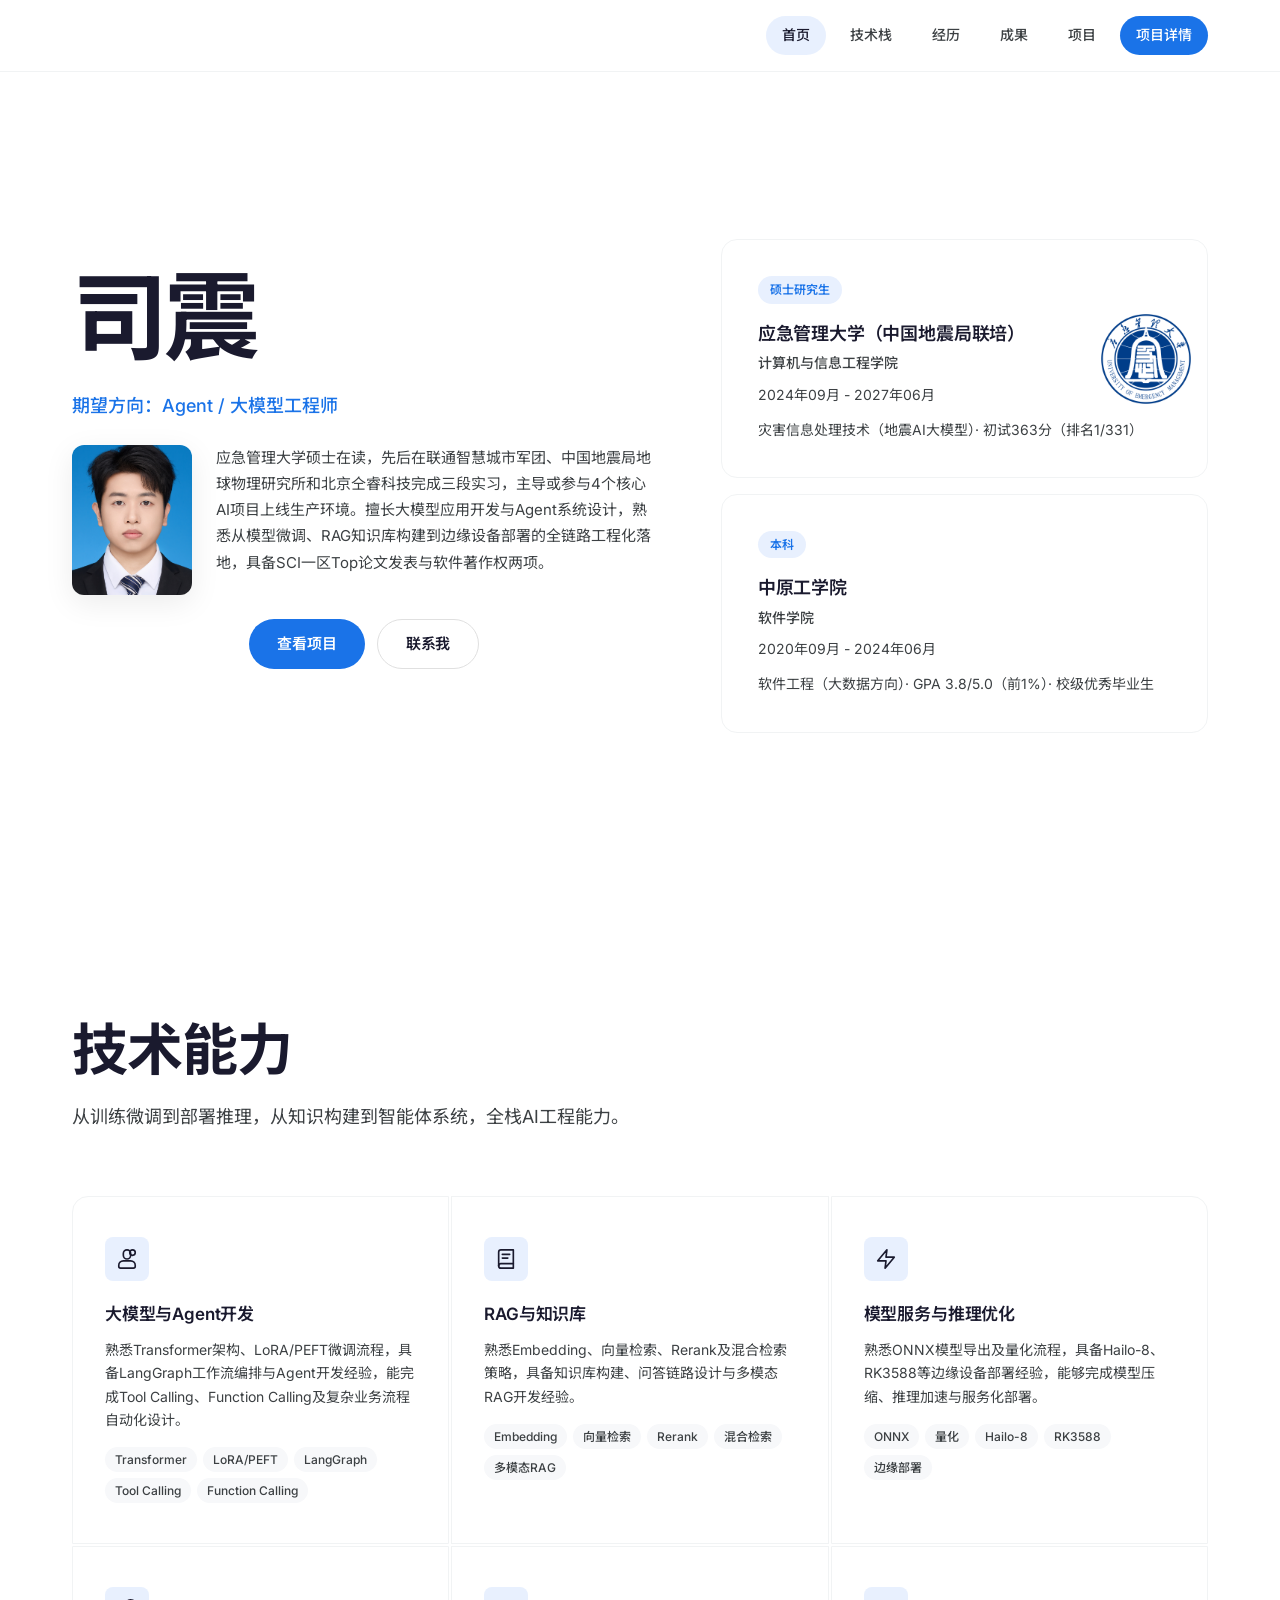
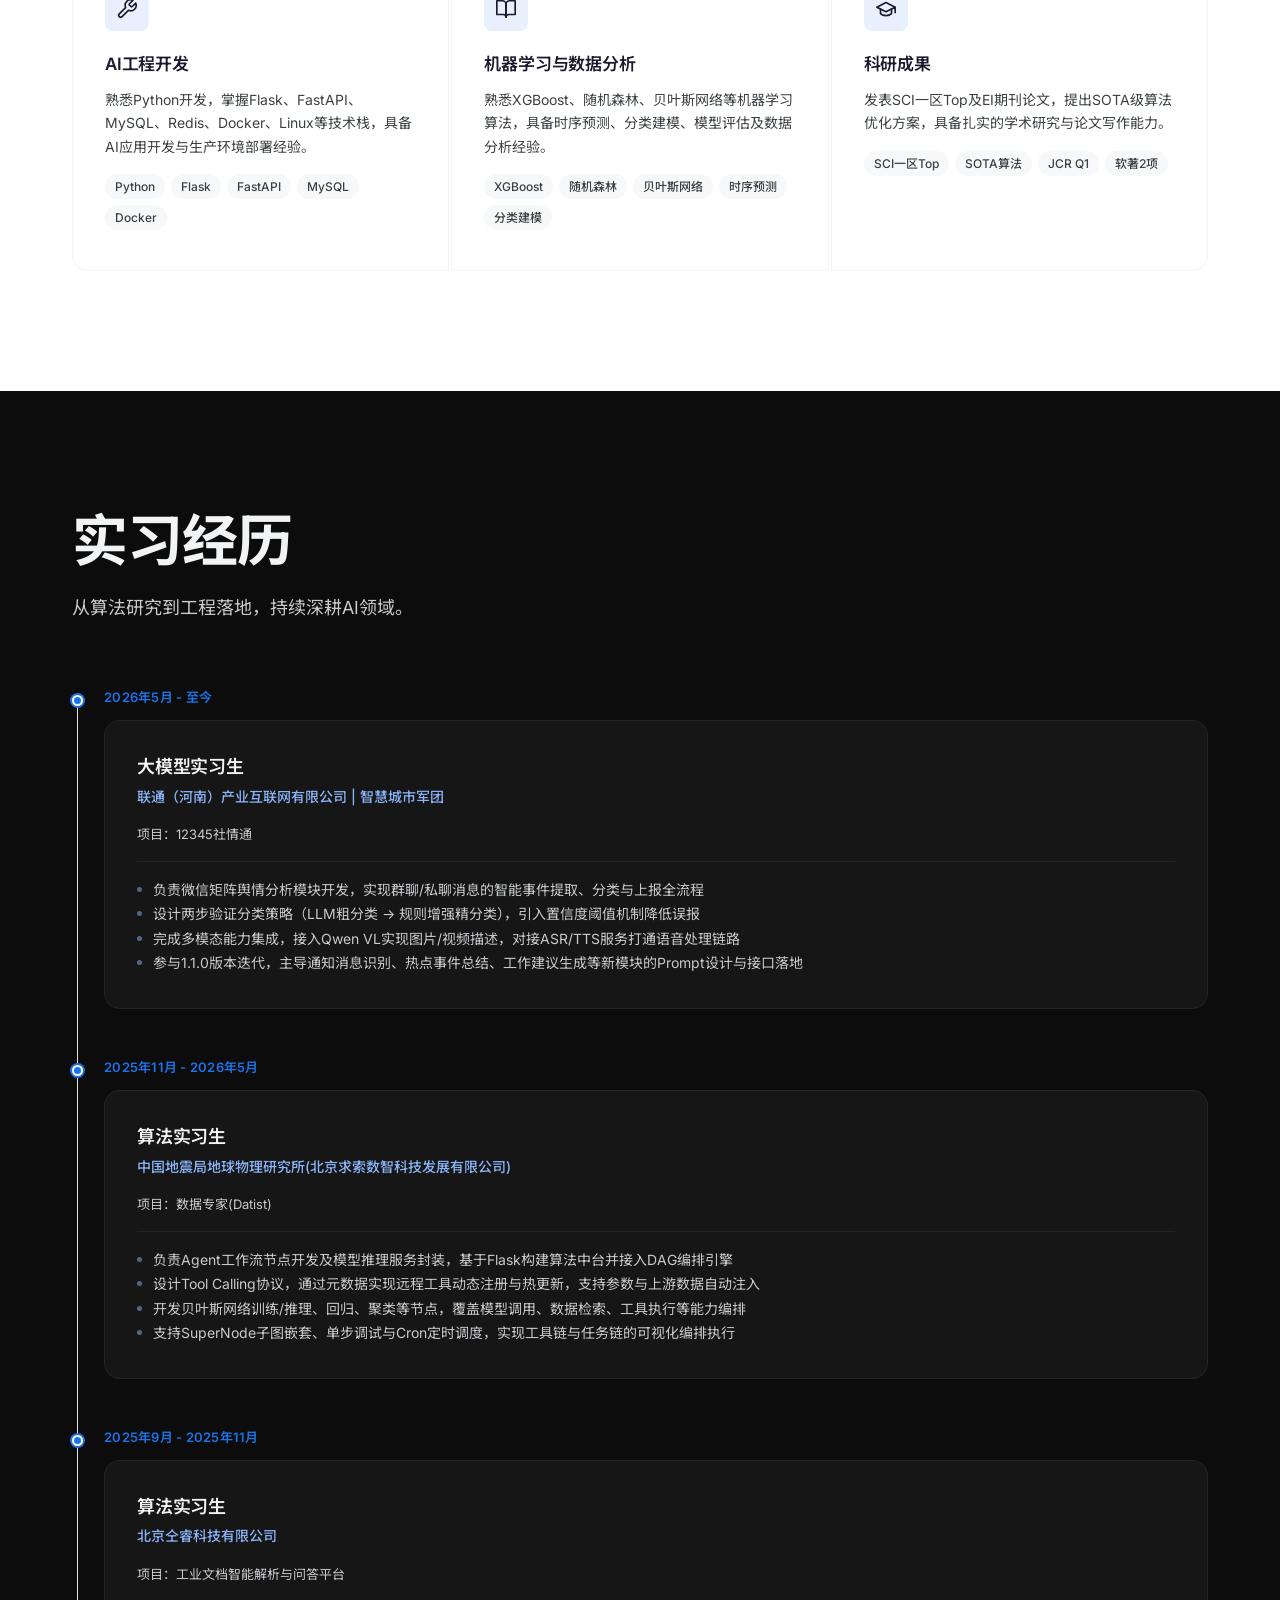
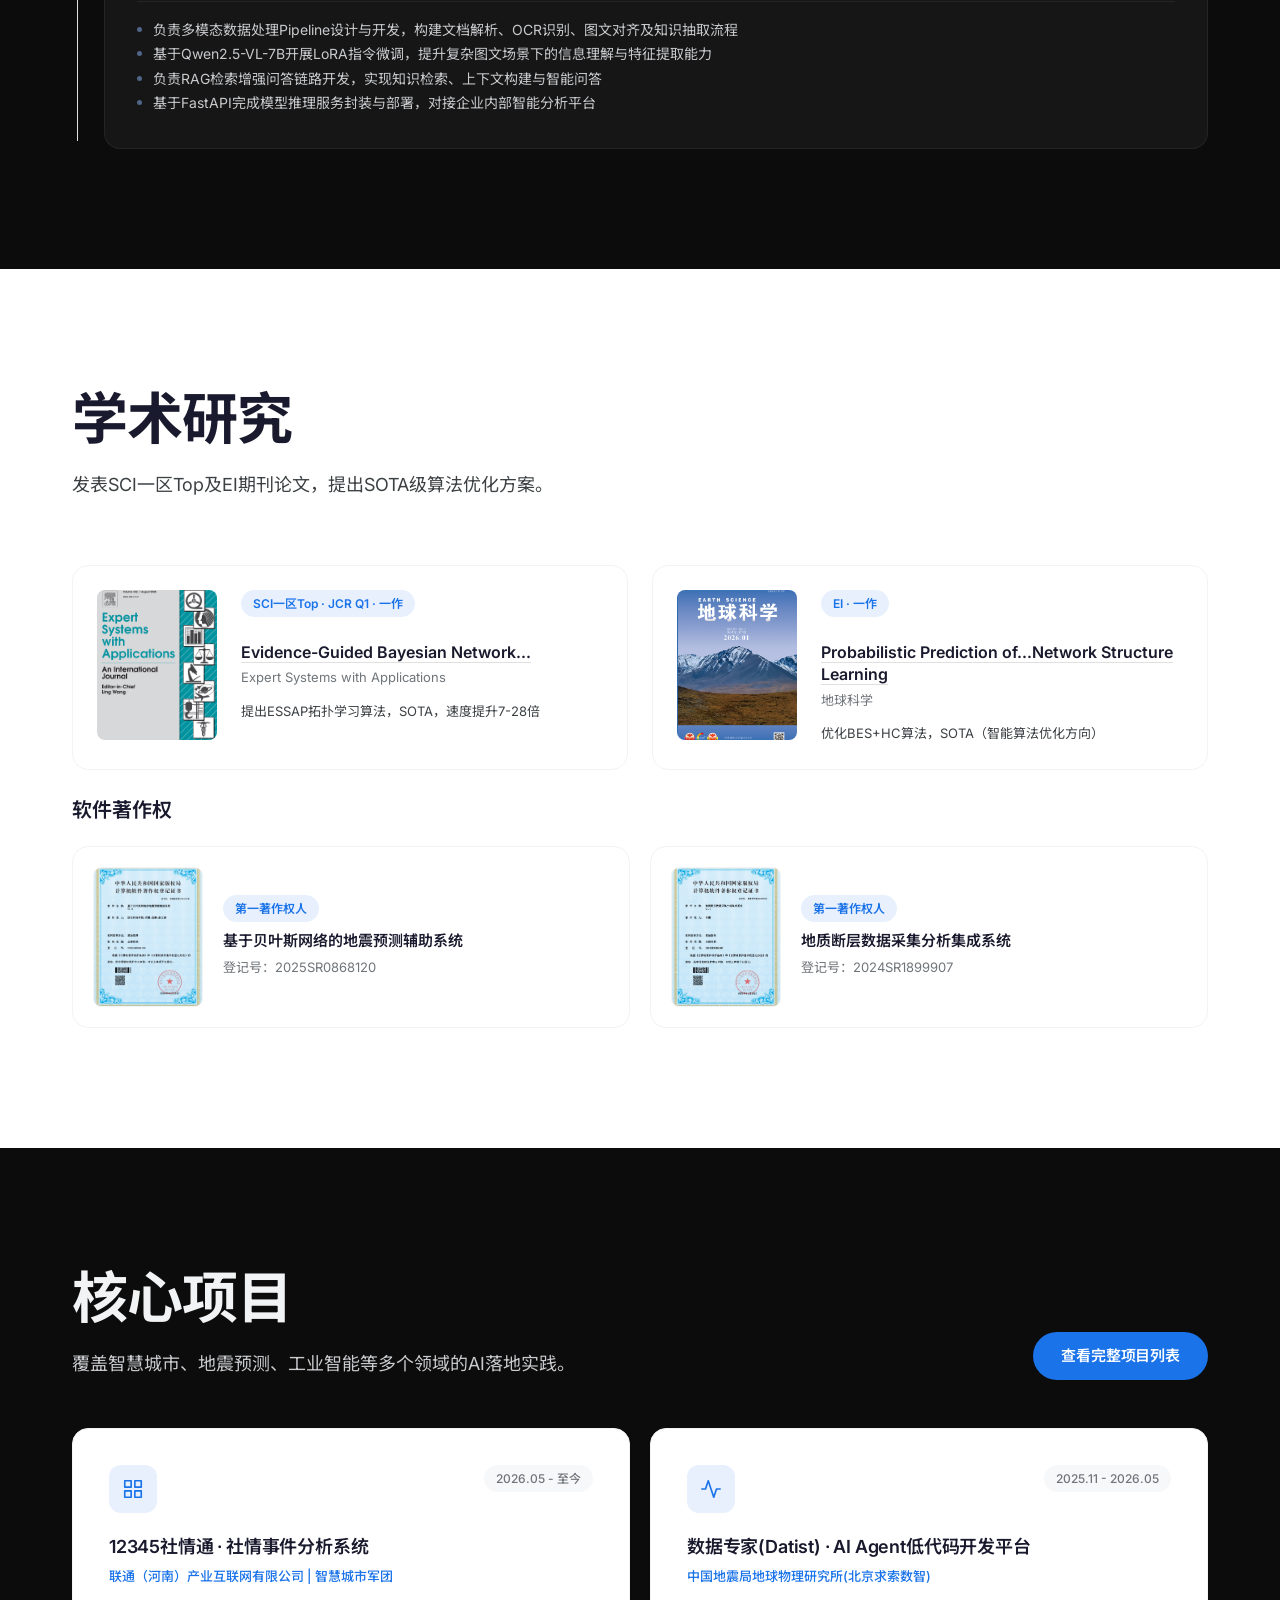
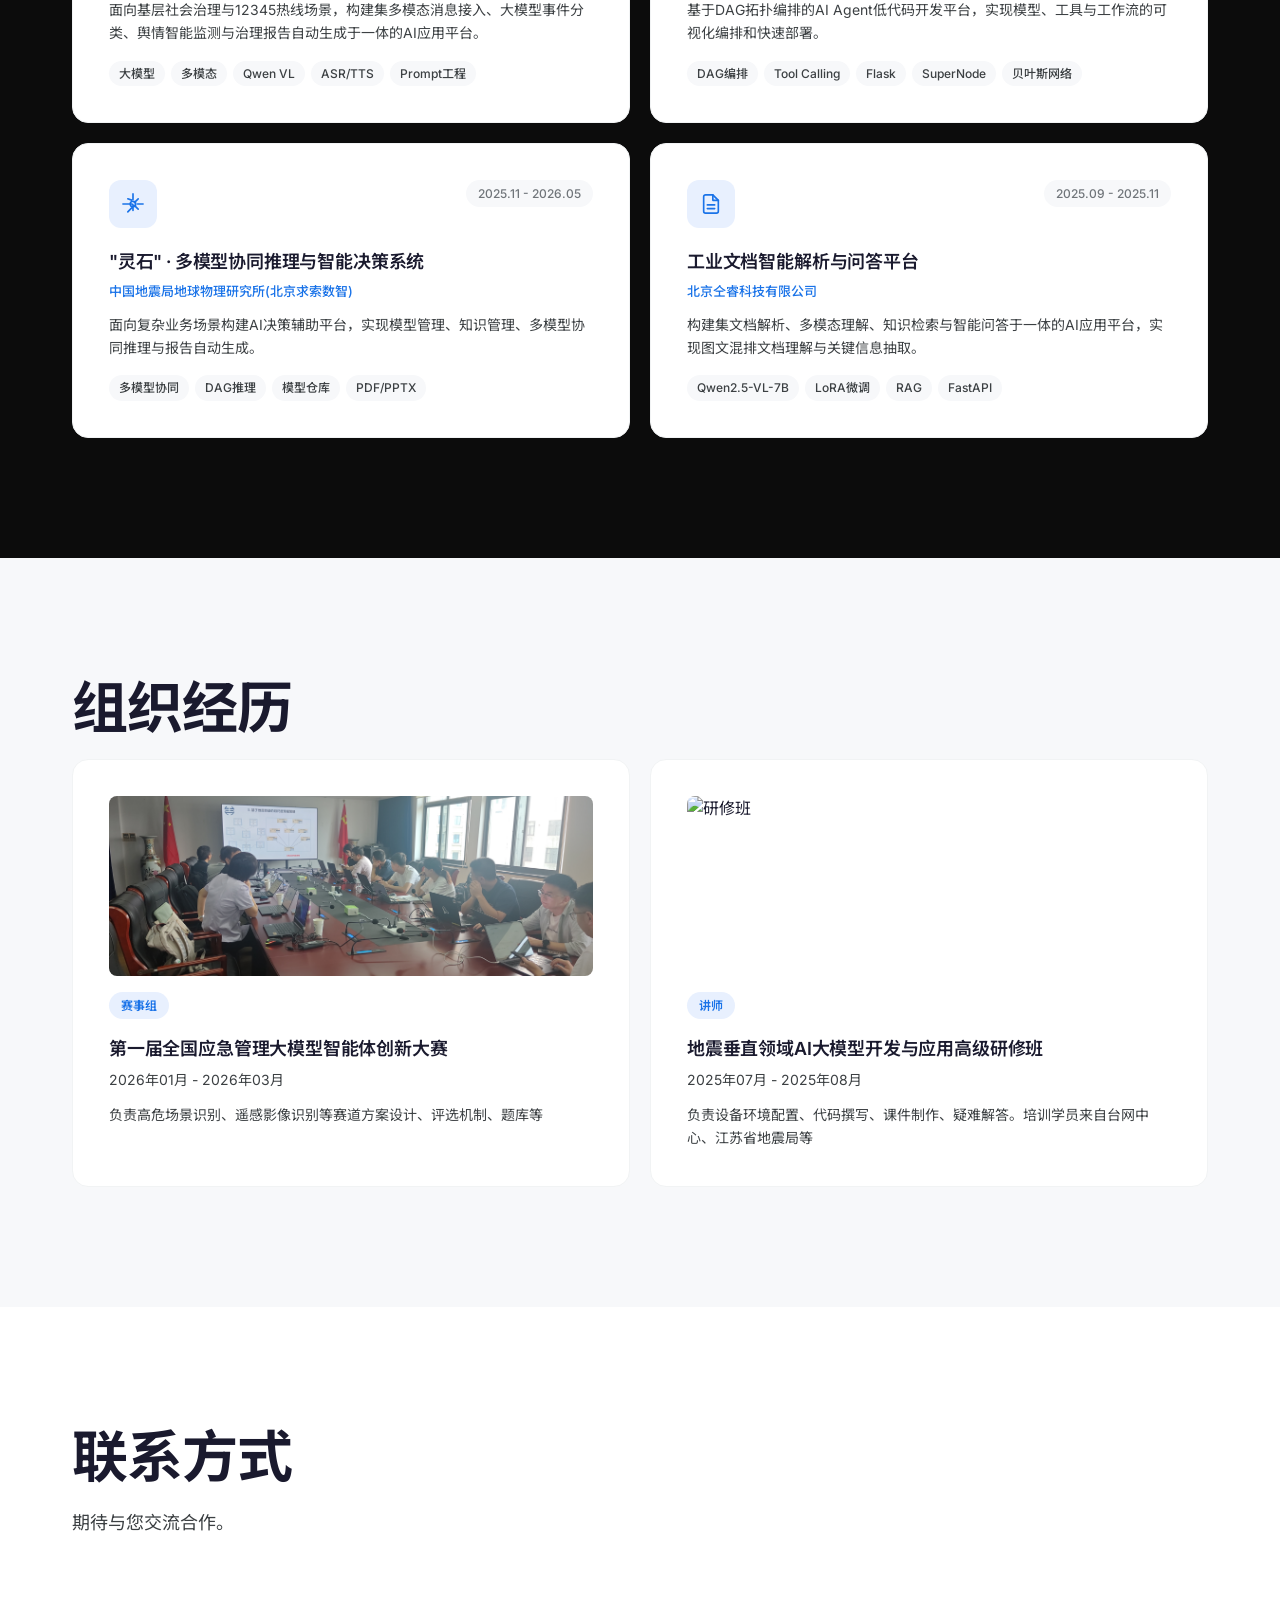
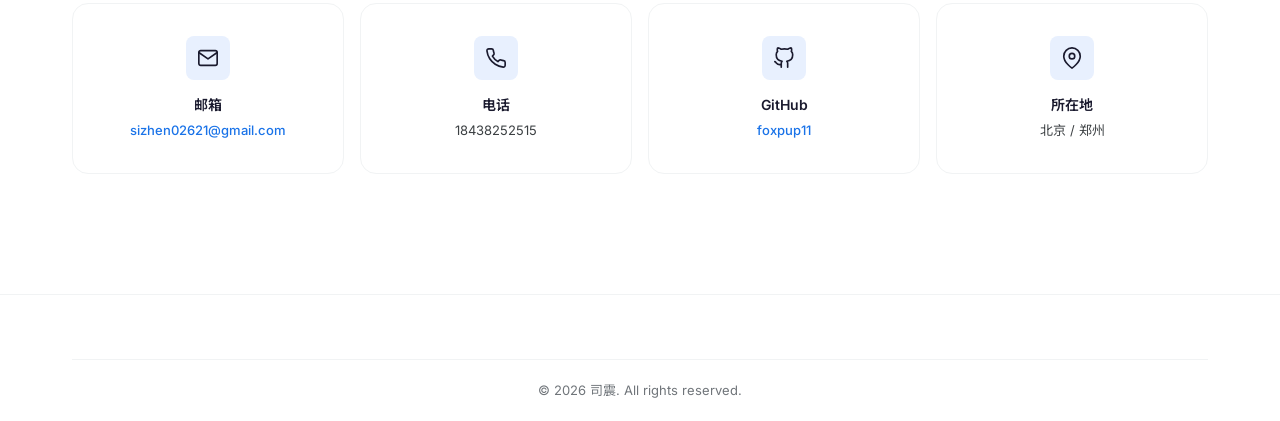
==== index.html @ 44e4a128 "个人网站-V1.0.0" ====
<!DOCTYPE html>
<html lang="zh-CN">
<head>
  <meta charset="UTF-8">
  <meta name="viewport" content="width=device-width, initial-scale=1.0">
  <title>司震 - AI工程师 | 个人主页</title>
  <meta name="description" content="司震 - 大模型与Agent开发工程师，专注于RAG、多模态AI与智能体系统开发">
  <link rel="preconnect" href="https://fonts.googleapis.com">
  <link rel="preconnect" href="https://fonts.gstatic.com" crossorigin>
  <link href="https://fonts.googleapis.com/css2?family=Inter:wght@400;500;600;700;800&family=Noto+Sans+SC:wght@400;500;600;700;800&display=swap" rel="stylesheet">
  <link rel="stylesheet" href="css/style.css">
  <style>
    .icon-svg { width: 22px; height: 22px; stroke: currentColor; fill: none; stroke-width: 1.8; stroke-linecap: round; stroke-linejoin: round; }
  </style>
</head>
<body>

  <!-- Navigation -->
  <nav class="navbar">
    <div class="container">
      <ul class="nav-links" style="margin-left: auto;">
        <li><a href="#home" class="active">首页</a></li>
        <li><a href="#skills">技术栈</a></li>
        <li><a href="#experience">经历</a></li>
        <li><a href="#research">成果</a></li>
        <li><a href="#projects">项目</a></li>
        <li><a href="projects.html" class="nav-cta">项目详情</a></li>
      </ul>
      <button class="nav-toggle" aria-label="菜单"><span></span><span></span><span></span></button>
    </div>
  </nav>

  <!-- Hero: Self-intro + Photo + Education (one section) -->
  <section class="hero" id="home">
    <div class="container">
      <div class="about-split">
        <!-- Left: Self-intro + Photo -->
        <div class="hero-left">
          <h1 class="hero-title">司震</h1>
          <p class="hero-role">期望方向：Agent / 大模型工程师</p>
          <div class="hero-photo-row">
            <img src="image/IDphoto.jpg" alt="司震" class="hero-photo">
            <div class="hero-bio">
              <p>应急管理大学硕士在读，先后在联通智慧城市军团、中国地震局地球物理研究所和北京仝睿科技完成三段实习，主导或参与4个核心AI项目上线生产环境。擅长大模型应用开发与Agent系统设计，熟悉从模型微调、RAG知识库构建到边缘设备部署的全链路工程化落地，具备SCI一区Top论文发表与软件著作权两项。</p>
            </div>
          </div>
          <div class="hero-actions">
            <a href="#projects" class="btn btn-primary">查看项目</a>
            <a href="#contact" class="btn btn-ghost">联系我</a>
          </div>
        </div>

        <!-- Right: Education -->
        <div class="hero-right">
          <div class="edu-card reveal" style="margin-bottom: 16px; position: relative; overflow: hidden;">
            <span class="edu-badge">硕士研究生</span>
            <h3>应急管理大学（中国地震局联培）</h3>
            <h4>计算机与信息工程学院</h4>
            <p class="edu-date">2024年09月 - 2027年06月</p>
            <p>灾害信息处理技术（地震AI大模型）· 初试363分（排名1/331）</p>
            <img src="image/UEMlogo.png" alt="应急管理大学校徽" style="position: absolute; right: 16px; top: 50%; transform: translateY(-50%); width: 90px; height: 90px; object-fit: contain; pointer-events: none;">
          </div>
          <div class="edu-card reveal">
            <span class="edu-badge">本科</span>
            <h3>中原工学院</h3>
            <h4>软件学院</h4>
            <p class="edu-date">2020年09月 - 2024年06月</p>
            <p>软件工程（大数据方向）· GPA 3.8/5.0（前1%）· 校级优秀毕业生</p>
          </div>
        </div>
      </div>
    </div>
  </section>

  <!-- Skills -->
  <section class="section" id="skills">
    <div class="container">
      <h2 class="section-title">技术能力</h2>
      <p class="section-desc">从训练微调到部署推理，从知识构建到智能体系统，全栈AI工程能力。</p>
      <div class="skills-grid">
        <div class="skill-card reveal">
          <div class="skill-icon"><svg class="icon-svg" viewBox="0 0 24 24"><path d="M12 2a4 4 0 0 1 4 4v2a4 4 0 0 1-8 0V6a4 4 0 0 1 4-4z"/><path d="M16 14H8a5 5 0 0 0-5 5v1a2 2 0 0 0 2 2h14a2 2 0 0 0 2-2v-1a5 5 0 0 0-5-5z"/><circle cx="18" cy="5" r="3"/></svg></div>
          <h3>大模型与Agent开发</h3>
          <p>熟悉Transformer架构、LoRA/PEFT微调流程，具备LangGraph工作流编排与Agent开发经验，能完成Tool Calling、Function Calling及复杂业务流程自动化设计。</p>
          <div class="skill-tags"><span class="skill-tag">Transformer</span><span class="skill-tag">LoRA/PEFT</span><span class="skill-tag">LangGraph</span><span class="skill-tag">Tool Calling</span><span class="skill-tag">Function Calling</span></div>
        </div>
        <div class="skill-card reveal">
          <div class="skill-icon"><svg class="icon-svg" viewBox="0 0 24 24"><path d="M4 19.5A2.5 2.5 0 0 1 6.5 17H20"/><path d="M6.5 2H20v20H6.5A2.5 2.5 0 0 1 4 19.5v-15A2.5 2.5 0 0 1 6.5 2z"/><line x1="8" y1="7" x2="16" y2="7"/><line x1="8" y1="11" x2="14" y2="11"/></svg></div>
          <h3>RAG与知识库</h3>
          <p>熟悉Embedding、向量检索、Rerank及混合检索策略，具备知识库构建、问答链路设计与多模态RAG开发经验。</p>
          <div class="skill-tags"><span class="skill-tag">Embedding</span><span class="skill-tag">向量检索</span><span class="skill-tag">Rerank</span><span class="skill-tag">混合检索</span><span class="skill-tag">多模态RAG</span></div>
        </div>
        <div class="skill-card reveal">
          <div class="skill-icon"><svg class="icon-svg" viewBox="0 0 24 24"><polygon points="13 2 3 14 12 14 11 22 21 10 12 10 13 2"/></svg></div>
          <h3>模型服务与推理优化</h3>
          <p>熟悉ONNX模型导出及量化流程，具备Hailo-8、RK3588等边缘设备部署经验，能够完成模型压缩、推理加速与服务化部署。</p>
          <div class="skill-tags"><span class="skill-tag">ONNX</span><span class="skill-tag">量化</span><span class="skill-tag">Hailo-8</span><span class="skill-tag">RK3588</span><span class="skill-tag">边缘部署</span></div>
        </div>
        <div class="skill-card reveal">
          <div class="skill-icon"><svg class="icon-svg" viewBox="0 0 24 24"><path d="M14.7 6.3a1 1 0 0 0 0 1.4l1.6 1.6a1 1 0 0 0 1.4 0l3.77-3.77a6 6 0 0 1-7.94 7.94l-6.91 6.91a2.12 2.12 0 0 1-3-3l6.91-6.91a6 6 0 0 1 7.94-7.94l-3.76 3.76z"/></svg></div>
          <h3>AI工程开发</h3>
          <p>熟悉Python开发，掌握Flask、FastAPI、MySQL、Redis、Docker、Linux等技术栈，具备AI应用开发与生产环境部署经验。</p>
          <div class="skill-tags"><span class="skill-tag">Python</span><span class="skill-tag">Flask</span><span class="skill-tag">FastAPI</span><span class="skill-tag">MySQL</span><span class="skill-tag">Docker</span></div>
        </div>
        <div class="skill-card reveal">
          <div class="skill-icon"><svg class="icon-svg" viewBox="0 0 24 24"><path d="M2 3h6a4 4 0 0 1 4 4v14a3 3 0 0 0-3-3H2z"/><path d="M22 3h-6a4 4 0 0 0-4 4v14a3 3 0 0 1 3-3h7z"/></svg></div>
          <h3>机器学习与数据分析</h3>
          <p>熟悉XGBoost、随机森林、贝叶斯网络等机器学习算法，具备时序预测、分类建模、模型评估及数据分析经验。</p>
          <div class="skill-tags"><span class="skill-tag">XGBoost</span><span class="skill-tag">随机森林</span><span class="skill-tag">贝叶斯网络</span><span class="skill-tag">时序预测</span><span class="skill-tag">分类建模</span></div>
        </div>
        <div class="skill-card reveal">
          <div class="skill-icon"><svg class="icon-svg" viewBox="0 0 24 24"><path d="M22 10v6M2 10l10-5 10 5-10 5z"/><path d="M6 12v5c3 3 9 3 12 0v-5"/></svg></div>
          <h3>科研成果</h3>
          <p>发表SCI一区Top及EI期刊论文，提出SOTA级算法优化方案，具备扎实的学术研究与论文写作能力。</p>
          <div class="skill-tags"><span class="skill-tag">SCI一区Top</span><span class="skill-tag">SOTA算法</span><span class="skill-tag">JCR Q1</span><span class="skill-tag">软著2项</span></div>
        </div>
      </div>
    </div>
  </section>

  <!-- Experience -->
  <section class="section" id="experience" style="background: var(--color-bg-dark); color: var(--color-text-on-dark);">
    <div class="container">
      <h2 class="section-title" style="color: var(--color-text-on-dark);">实习经历</h2>
      <p class="section-desc" style="color: var(--color-text-on-dark-secondary);">从算法研究到工程落地，持续深耕AI领域。</p>
      <div class="timeline">
        <div class="timeline-item reveal">
          <div class="timeline-dot"></div>
          <div class="timeline-date">2026年5月 - 至今</div>
          <div class="timeline-card">
            <h3>大模型实习生</h3>
            <h4>联通（河南）产业互联网有限公司 | 智慧城市军团</h4>
            <p class="project-label">项目：12345社情通</p>
            <ul>
              <li>负责微信矩阵舆情分析模块开发，实现群聊/私聊消息的智能事件提取、分类与上报全流程</li>
              <li>设计两步验证分类策略（LLM粗分类 → 规则增强精分类），引入置信度阈值机制降低误报</li>
              <li>完成多模态能力集成，接入Qwen VL实现图片/视频描述，对接ASR/TTS服务打通语音处理链路</li>
              <li>参与1.1.0版本迭代，主导通知消息识别、热点事件总结、工作建议生成等新模块的Prompt设计与接口落地</li>
            </ul>
          </div>
        </div>
        <div class="timeline-item reveal">
          <div class="timeline-dot"></div>
          <div class="timeline-date">2025年11月 - 2026年5月</div>
          <div class="timeline-card">
            <h3>算法实习生</h3>
            <h4>中国地震局地球物理研究所(北京求索数智科技发展有限公司)</h4>
            <p class="project-label">项目：数据专家(Datist)</p>
            <ul>
              <li>负责Agent工作流节点开发及模型推理服务封装，基于Flask构建算法中台并接入DAG编排引擎</li>
              <li>设计Tool Calling协议，通过元数据实现远程工具动态注册与热更新，支持参数与上游数据自动注入</li>
              <li>开发贝叶斯网络训练/推理、回归、聚类等节点，覆盖模型调用、数据检索、工具执行等能力编排</li>
              <li>支持SuperNode子图嵌套、单步调试与Cron定时调度，实现工具链与任务链的可视化编排执行</li>
            </ul>
          </div>
        </div>
        <div class="timeline-item reveal">
          <div class="timeline-dot"></div>
          <div class="timeline-date">2025年9月 - 2025年11月</div>
          <div class="timeline-card">
            <h3>算法实习生</h3>
            <h4>北京仝睿科技有限公司</h4>
            <p class="project-label">项目：工业文档智能解析与问答平台</p>
            <ul>
              <li>负责多模态数据处理Pipeline设计与开发，构建文档解析、OCR识别、图文对齐及知识抽取流程</li>
              <li>基于Qwen2.5-VL-7B开展LoRA指令微调，提升复杂图文场景下的信息理解与特征提取能力</li>
              <li>负责RAG检索增强问答链路开发，实现知识检索、上下文构建与智能问答</li>
              <li>基于FastAPI完成模型推理服务封装与部署，对接企业内部智能分析平台</li>
            </ul>
          </div>
        </div>
      </div>
    </div>
  </section>

  <!-- Research -->
  <section class="section" id="research">
    <div class="container">
      <h2 class="section-title">学术研究</h2>
      <p class="section-desc">发表SCI一区Top及EI期刊论文，提出SOTA级算法优化方案。</p>
      <div class="research-grid">
        <div class="research-card reveal">
          <div class="research-cover"><img src="image/SCIcover.jpg" alt="SCI论文封面"></div>
          <div class="research-info">
            <span class="edu-badge">SCI一区Top · JCR Q1 · 一作</span>
            <h3><a href="https://www.sciencedirect.com/science/article/abs/pii/S0957417426018142" target="_blank" style="color: var(--color-text); text-decoration: none; border-bottom: 1px solid var(--color-border);">Evidence-Guided Bayesian Network...</a></h3>
            <p class="edu-date">Expert Systems with Applications</p>
            <p style="color: var(--color-text-secondary); line-height: 1.7;">提出ESSAP拓扑学习算法，SOTA，速度提升7-28倍</p>
          </div>
        </div>
        <div class="research-card reveal">
          <div class="research-cover"><img src="image/EIcover.jpg" alt="EI论文封面"></div>
          <div class="research-info">
            <span class="edu-badge">EI · 一作</span>
            <h3><a href="http://www.earth-science.net/article/doi/10.3799/dqkx.2025.186" target="_blank" style="color: var(--color-text); text-decoration: none; border-bottom: 1px solid var(--color-border);">Probabilistic Prediction of...Network Structure Learning</a></h3>
            <p class="edu-date">地球科学</p>
            <p style="color: var(--color-text-secondary); line-height: 1.7;">优化BES+HC算法，SOTA（智能算法优化方向）</p>
          </div>
        </div>
      </div>
      <div style="margin-top: 24px;" class="reveal">
        <div class="section-header-row" style="margin-bottom: 20px;">
          <h3 style="font-size: 1.25rem; font-weight: 600; color: var(--color-text);">软件著作权</h3>
        </div>
        <div class="ruanzhu-grid">
          <div class="ruanzhu-item">
            <div class="ruanzhu-img-wrap">
              <img src="image/ruanzhu01.png" alt="软著1">
            </div>
            <div class="ruanzhu-text">
              <span class="edu-badge" style="margin-bottom: 8px;">第一著作权人</span>
              <h4>基于贝叶斯网络的地震预测辅助系统</h4>
              <p>登记号：2025SR0868120</p>
            </div>
          </div>
          <div class="ruanzhu-item">
            <div class="ruanzhu-img-wrap">
              <img src="image/ruanzhu02.png" alt="软著2">
            </div>
            <div class="ruanzhu-text">
              <span class="edu-badge" style="margin-bottom: 8px;">第一著作权人</span>
              <h4>地质断层数据采集分析集成系统</h4>
              <p>登记号：2024SR1899907</p>
            </div>
          </div>
        </div>
      </div>
    </div>
  </section>

  <!-- Projects -->
  <section class="section section--dark" id="projects">
    <div class="container">
      <div class="section-header-row">
        <div>
          <h2 class="section-title">核心项目</h2>
          <p class="section-desc">覆盖智慧城市、地震预测、工业智能等多个领域的AI落地实践。</p>
        </div>
        <a href="projects.html" class="btn btn-primary" style="flex-shrink: 0; align-self: flex-end;">查看完整项目列表</a>
      </div>
      <div class="projects-grid">
        <div class="project-card reveal">
          <div class="project-top">
            <div class="project-icon"><svg class="icon-svg" viewBox="0 0 24 24"><rect x="3" y="3" width="7" height="7"/><rect x="14" y="3" width="7" height="7"/><rect x="3" y="14" width="7" height="7"/><rect x="14" y="14" width="7" height="7"/></svg></div>
            <span class="project-period">2026.05 - 至今</span>
          </div>
          <h3>12345社情通 · 社情事件分析系统</h3>
          <p class="project-company">联通（河南）产业互联网有限公司 | 智慧城市军团</p>
          <p>面向基层社会治理与12345热线场景，构建集多模态消息接入、大模型事件分类、舆情智能监测与治理报告自动生成于一体的AI应用平台。</p>
          <div class="project-tech"><span>大模型</span><span>多模态</span><span>Qwen VL</span><span>ASR/TTS</span><span>Prompt工程</span></div>
        </div>
        <div class="project-card reveal">
          <div class="project-top">
            <div class="project-icon"><svg class="icon-svg" viewBox="0 0 24 24"><polyline points="22 12 18 12 15 21 9 3 6 12 2 12"/></svg></div>
            <span class="project-period">2025.11 - 2026.05</span>
          </div>
          <h3>数据专家(Datist) · AI Agent低代码开发平台</h3>
          <p class="project-company">中国地震局地球物理研究所(北京求索数智)</p>
          <p>基于DAG拓扑编排的AI Agent低代码开发平台，实现模型、工具与工作流的可视化编排和快速部署。</p>
          <div class="project-tech"><span>DAG编排</span><span>Tool Calling</span><span>Flask</span><span>SuperNode</span><span>贝叶斯网络</span></div>
        </div>
        <div class="project-card reveal">
          <div class="project-top">
            <div class="project-icon"><svg class="icon-svg" viewBox="0 0 24 24"><circle cx="12" cy="12" r="3"/><path d="M12 1v6m0 6v6m11-7h-6m-6 0H1m16.66-5.66l-4.24 4.24m-2.84-2.84L6.34 6.34m11.32 11.32l-4.24-4.24m-2.84 2.84l-4.24 4.24"/></svg></div>
            <span class="project-period">2025.11 - 2026.05</span>
          </div>
          <h3>"灵石" · 多模型协同推理与智能决策系统</h3>
          <p class="project-company">中国地震局地球物理研究所(北京求索数智)</p>
          <p>面向复杂业务场景构建AI决策辅助平台，实现模型管理、知识管理、多模型协同推理与报告自动生成。</p>
          <div class="project-tech"><span>多模型协同</span><span>DAG推理</span><span>模型仓库</span><span>PDF/PPTX</span></div>
        </div>
        <div class="project-card reveal">
          <div class="project-top">
            <div class="project-icon"><svg class="icon-svg" viewBox="0 0 24 24"><path d="M14 2H6a2 2 0 0 0-2 2v16a2 2 0 0 0 2 2h12a2 2 0 0 0 2-2V8z"/><polyline points="14 2 14 8 20 8"/><line x1="16" y1="13" x2="8" y2="13"/><line x1="16" y1="17" x2="8" y2="17"/></svg></div>
            <span class="project-period">2025.09 - 2025.11</span>
          </div>
          <h3>工业文档智能解析与问答平台</h3>
          <p class="project-company">北京仝睿科技有限公司</p>
          <p>构建集文档解析、多模态理解、知识检索与智能问答于一体的AI应用平台，实现图文混排文档理解与关键信息抽取。</p>
          <div class="project-tech"><span>Qwen2.5-VL-7B</span><span>LoRA微调</span><span>RAG</span><span>FastAPI</span></div>
        </div>
      </div>
    </div>
  </section>

  <!-- Organization -->
  <section class="section" id="organization" style="background: var(--color-bg-alt);">
    <div class="container">
      <h2 class="section-title">组织经历</h2>
      <div class="edu-grid">
        <div class="edu-card reveal" style="overflow: hidden;">
          <img src="image/ZZ02.jpg" alt="应急管理大赛" style="width: 100%; height: 180px; object-fit: cover; border-radius: 8px; margin-bottom: 16px;">
          <span class="edu-badge">赛事组</span>
          <h3>第一届全国应急管理大模型智能体创新大赛</h3>
          <p class="edu-date">2026年01月 - 2026年03月</p>
          <p>负责高危场景识别、遥感影像识别等赛道方案设计、评选机制、题库等</p>
        </div>
        <div class="edu-card reveal" style="overflow: hidden;">
          <img src="image/ZZ01.jpg" alt="研修班" style="width: 100%; height: 180px; object-fit: cover; border-radius: 8px; margin-bottom: 16px;">
          <span class="edu-badge">讲师</span>
          <h3>地震垂直领域AI大模型开发与应用高级研修班</h3>
          <p class="edu-date">2025年07月 - 2025年08月</p>
          <p>负责设备环境配置、代码撰写、课件制作、疑难解答。培训学员来自台网中心、江苏省地震局等</p>
        </div>
      </div>
    </div>
  </section>

  <!-- Contact -->
  <section class="section" id="contact">
    <div class="container">
      <h2 class="section-title">联系方式</h2>
      <p class="section-desc">期待与您交流合作。</p>
      <div class="contact-grid">
        <div class="contact-card reveal">
          <div class="icon"><svg class="icon-svg" viewBox="0 0 24 24"><path d="M4 4h16c1.1 0 2 .9 2 2v12c0 1.1-.9 2-2 2H4c-1.1 0-2-.9-2-2V6c0-1.1.9-2 2-2z"/><polyline points="22,6 12,13 2,6"/></svg></div>
          <h4>邮箱</h4>
          <p><a href="mailto:sizhen02621@gmail.com">sizhen02621@gmail.com</a></p>
        </div>
        <div class="contact-card reveal">
          <div class="icon"><svg class="icon-svg" viewBox="0 0 24 24"><path d="M22 16.92v3a2 2 0 0 1-2.18 2 19.79 19.79 0 0 1-8.63-3.07 19.5 19.5 0 0 1-6-6 19.79 19.79 0 0 1-3.07-8.67A2 2 0 0 1 4.11 2h3a2 2 0 0 1 2 1.72c.127.96.361 1.903.7 2.81a2 2 0 0 1-.45 2.11L8.09 9.91a16 16 0 0 0 6 6l1.27-1.27a2 2 0 0 1 2.11-.45c.907.339 1.85.573 2.81.7A2 2 0 0 1 22 16.92z"/></svg></div>
          <h4>电话</h4>
          <p>18438252515</p>
        </div>
        <div class="contact-card reveal">
          <div class="icon"><svg class="icon-svg" viewBox="0 0 24 24"><path d="M9 19c-5 1.5-5-2.5-7-3m14 6v-3.87a3.37 3.37 0 0 0-.94-2.61c3.14-.35 6.44-1.54 6.44-7A5.44 5.44 0 0 0 20 4.77 5.07 5.07 0 0 0 19.91 1S18.73.65 16 2.48a13.38 13.38 0 0 0-7 0C6.27.65 5.09 1 5.09 1A5.07 5.07 0 0 0 5 4.77a5.44 5.44 0 0 0-1.5 3.78c0 5.42 3.3 6.61 6.44 7A3.37 3.37 0 0 0 9 18.13V22"/></svg></div>
          <h4>GitHub</h4>
          <p><a href="https://github.com/foxpup11" target="_blank">foxpup11</a></p>
        </div>
        <div class="contact-card reveal">
          <div class="icon"><svg class="icon-svg" viewBox="0 0 24 24"><path d="M21 10c0 7-9 13-9 13s-9-6-9-13a9 9 0 0 1 18 0z"/><circle cx="12" cy="10" r="3"/></svg></div>
          <h4>所在地</h4>
          <p>北京 / 郑州</p>
        </div>
      </div>
    </div>
  </section>

  <!-- Footer -->
  <footer class="footer">
    <div class="container">
      <div class="footer-bottom">
        <p>&copy; 2026 司震. All rights reserved.</p>
      </div>
    </div>
  </footer>

  <script src="js/script.js"></script>
</body>
</html>
---- css/style.css ----
/* ============================================
   司震 - 个人网站 v2
   Design Language: Google / Apple / Tesla
   ============================================ */

/* ---------- Variables ---------- */
:root {
  --color-bg: #ffffff;
  --color-bg-alt: #f7f8fa;
  --color-bg-dark: #0c0c0c;
  --color-bg-dark-2: #161616;
  --color-surface: #ffffff;
  --color-surface-hover: #f2f3f5;
  --color-text: #1a1a2e;
  --color-text-secondary: #3c4043;
  --color-text-tertiary: #70757a;
  --color-text-on-dark: #f1f3f4;
  --color-text-on-dark-secondary: #c8cacd;
  --color-accent: #1a73e8;
  --color-accent-hover: #1557b0;
  --color-accent-light: #e8f0fe;
  --color-border: #e0e0e0;
  --color-border-light: #f1f3f4;
  --shadow-xs: 0 1px 2px rgba(0,0,0,0.05);
  --shadow-sm: 0 1px 3px rgba(0,0,0,0.08), 0 1px 2px rgba(0,0,0,0.04);
  --shadow-md: 0 4px 12px rgba(0,0,0,0.08);
  --shadow-lg: 0 8px 30px rgba(0,0,0,0.1);
  --shadow-xl: 0 20px 60px rgba(0,0,0,0.12);
  --radius-sm: 8px;
  --radius-md: 12px;
  --radius-lg: 16px;
  --radius-xl: 24px;
  --radius-full: 9999px;
  --transition: 0.25s cubic-bezier(0.4, 0, 0.2, 1);
  --transition-slow: 0.5s cubic-bezier(0.4, 0, 0.2, 1);
  --font: 'Inter', -apple-system, BlinkMacSystemFont, 'Noto Sans SC', 'Segoe UI', sans-serif;
  --max-w: 1200px;
}

/* ---------- Reset ---------- */
*, *::before, *::after { margin: 0; padding: 0; box-sizing: border-box; }

html {
  scroll-behavior: smooth;
  scroll-padding-top: 72px;
  font-size: 16px;
}

body {
  font-family: var(--font);
  background: var(--color-bg);
  color: var(--color-text);
  line-height: 1.6;
  overflow-x: hidden;
  -webkit-font-smoothing: antialiased;
}

a { color: var(--color-accent); text-decoration: none; transition: color var(--transition); }
a:hover { color: var(--color-accent-hover); }
img { max-width: 100%; display: block; }
::selection { background: var(--color-accent-light); color: var(--color-accent); }

::-webkit-scrollbar { width: 6px; }
::-webkit-scrollbar-track { background: transparent; }
::-webkit-scrollbar-thumb { background: #d1d5db; border-radius: 3px; }

/* ---------- Layout ---------- */
.container {
  max-width: var(--max-w);
  margin: 0 auto;
  padding: 0 32px;
}

.section {
  padding: 120px 0;
}

.section--dark {
  background: var(--color-bg-dark);
  color: var(--color-text-on-dark);
}

/* ---------- Section Headers ---------- */
.section-eyebrow {
  font-size: 0.8125rem;
  font-weight: 600;
  letter-spacing: 0.08em;
  text-transform: uppercase;
  color: var(--color-accent);
  margin-bottom: 12px;
}

.section--dark .section-eyebrow {
  color: #8ab4f8;
}

.section-title {
  font-size: clamp(2.25rem, 5vw, 3.5rem);
  font-weight: 700;
  line-height: 1.1;
  letter-spacing: -0.02em;
  margin-bottom: 20px;
  color: var(--color-text);
}

.section--dark .section-title {
  color: var(--color-text-on-dark);
}

.section-desc {
  font-size: 1.125rem;
  color: var(--color-text-secondary);
  max-width: 560px;
  line-height: 1.7;
  margin-bottom: 64px;
}

.section--dark .section-desc {
  color: var(--color-text-on-dark-secondary);
}

/* ---------- Navigation ---------- */
.navbar {
  position: fixed;
  top: 0; left: 0; right: 0;
  z-index: 1000;
  height: 72px;
  display: flex;
  align-items: center;
  transition: all var(--transition);
  background: rgba(255,255,255,0.92);
  backdrop-filter: blur(20px);
  -webkit-backdrop-filter: blur(20px);
  border-bottom: 1px solid var(--color-border-light);
}

.navbar .container {
  display: flex;
  align-items: center;
  justify-content: space-between;
  width: 100%;
}

.nav-brand {
  display: flex;
  align-items: center;
  gap: 10px;
  font-size: 1.125rem;
  font-weight: 700;
  color: var(--color-text);
  letter-spacing: -0.01em;
}

.nav-brand .brand-icon,
.nav-brand .nav-logo {
  flex-shrink: 0;
}

.nav-links {
  display: flex;
  align-items: center;
  gap: 8px;
  list-style: none;
}

.nav-links a {
  display: inline-flex;
  align-items: center;
  padding: 8px 16px;
  font-size: 0.875rem;
  font-weight: 500;
  color: var(--color-text-secondary);
  border-radius: var(--radius-full);
  transition: all var(--transition);
}

.nav-links a:hover {
  color: var(--color-text);
  background: var(--color-bg-alt);
}

.nav-links a.active {
  color: var(--color-text);
  background: var(--color-accent-light);
}

.nav-cta {
  background: var(--color-accent) !important;
  color: #fff !important;
}

.nav-cta:hover {
  background: var(--color-accent-hover) !important;
}

.nav-toggle {
  display: none;
  flex-direction: column;
  gap: 5px;
  background: none;
  border: none;
  cursor: pointer;
  padding: 8px;
}

.nav-toggle span {
  display: block;
  width: 20px;
  height: 2px;
  background: var(--color-text);
  border-radius: 1px;
  transition: all var(--transition);
}

/* ---------- Hero ---------- */
.hero {
  min-height: 100vh;
  display: flex;
  align-items: center;
  background: var(--color-bg);
  color: var(--color-text);
  position: relative;
  overflow: hidden;
  padding-top: 72px;
}

.hero-title {
  font-size: clamp(3rem, 6vw, 4.5rem);
  font-weight: 700;
  line-height: 1.05;
  letter-spacing: -0.03em;
  margin-bottom: 12px;
}

.hero-role {
  font-size: 1.125rem;
  color: var(--color-accent);
  font-weight: 500;
  margin-bottom: 20px;
}

.hero-desc {
  font-size: 1rem;
  color: var(--color-text-secondary);
  line-height: 1.8;
  margin-bottom: 36px;
  max-width: 480px;
}

.hero-actions {
  display: flex;
  gap: 12px;
  flex-wrap: wrap;
}

.hero-stats {
  display: flex;
  gap: 48px;
  margin-top: 56px;
}

.hero-stats .stat-num {
  font-size: 2rem;
  font-weight: 700;
  color: var(--color-text);
  letter-spacing: -0.02em;
}
}

.hero .container {
  position: relative;
  z-index: 1;
  text-align: center;
  padding-top: 72px;
}

.hero-content {
  animation: fadeInUp 0.7s ease-out;
  max-width: 720px;
  margin: 0 auto;
}

.hero-title {
  font-size: clamp(3.5rem, 8vw, 6rem);
  font-weight: 700;
  line-height: 1.05;
  letter-spacing: -0.04em;
  margin-bottom: 24px;
}

.hero-subtitle {
  font-size: clamp(1rem, 2vw, 1.125rem);
  color: var(--color-text-secondary);
  line-height: 1.8;
  margin-bottom: 40px;
  max-width: 520px;
  margin-left: auto;
  margin-right: auto;
}

.hero-actions {
  display: flex;
  gap: 12px;
  justify-content: center;
  margin-bottom: 64px;
  flex-wrap: wrap;
}

.hero-stats {
  display: flex;
  gap: 56px;
  justify-content: center;
}

.hero-stats .stat-num {
  font-size: 2rem;
  font-weight: 700;
  color: var(--color-text);
  letter-spacing: -0.02em;
}

.hero-stats .stat-label {
  font-size: 0.8125rem;
  color: var(--color-text-on-dark-secondary);
  margin-top: 2px;
}

/* Hero visual */
/* ---------- About Split (Intro + Education) ---------- */
.about-split {
  display: grid;
  grid-template-columns: 1.2fr 1fr;
  gap: 64px;
  align-items: end;
}

/* ---------- Section Header Row ---------- */
.section-header-row {
  display: flex;
  justify-content: space-between;
  align-items: center;
  gap: 24px;
  margin-bottom: 48px;
}

.section-header-row .section-desc {
  margin-bottom: 0;
}

.hero-left {
  animation: fadeInUp 0.7s ease-out;
}

.hero-right {
  animation: fadeInUp 0.7s ease-out 0.15s both;
}

.hero-photo-row {
  display: flex;
  gap: 24px;
  align-items: flex-start;
  margin: 24px 0;
}

.hero-photo {
  width: 120px;
  height: 150px;
  object-fit: cover;
  border-radius: 12px;
  flex-shrink: 0;
  box-shadow: 0 8px 30px rgba(0,0,0,0.08);
}

.hero-bio {
  flex: 1;
}

.hero-bio p {
  font-size: 0.9375rem;
  color: var(--color-text-secondary);
  line-height: 1.75;
  margin-bottom: 8px;
}

.hero-bio p:last-child {
  margin-bottom: 0;
}

/* ---------- 软著 Cards ---------- */
.ruanzhu-grid {
  display: grid;
  grid-template-columns: repeat(2, 1fr);
  gap: 20px;
}

.ruanzhu-item {
  display: flex;
  gap: 20px;
  background: var(--color-surface);
  border: 1px solid var(--color-border-light);
  border-radius: var(--radius-lg);
  padding: 20px;
  transition: all var(--transition);
}

.ruanzhu-item:hover {
  border-color: var(--color-border);
  box-shadow: var(--shadow-sm);
}

.ruanzhu-img-wrap {
  flex-shrink: 0;
  width: 110px;
  height: 140px;
  border-radius: var(--radius-sm);
  overflow: hidden;
  background: var(--color-bg-alt);
  border: 1px solid var(--color-border-light);
}

.ruanzhu-img-wrap img {
  width: 100%;
  height: 100%;
  object-fit: cover;
}

.ruanzhu-text {
  flex: 1;
  min-width: 0;
  display: flex;
  flex-direction: column;
  justify-content: center;
}

.ruanzhu-text h4 {
  font-size: 0.9375rem;
  font-weight: 600;
  color: var(--color-text);
  margin-bottom: 6px;
  line-height: 1.4;
}

.ruanzhu-text p {
  font-size: 0.8125rem;
  color: var(--color-text-tertiary);
}

.research-grid {
  display: grid;
  grid-template-columns: repeat(2, 1fr);
  gap: 24px;
}

.research-card {
  display: flex;
  gap: 24px;
  background: var(--color-surface);
  border: 1px solid var(--color-border-light);
  border-radius: var(--radius-lg);
  padding: 24px;
  transition: all var(--transition);
}

.research-card:hover {
  border-color: var(--color-border);
  box-shadow: var(--shadow-sm);
}

.research-cover {
  flex-shrink: 0;
  width: 120px;
  height: 150px;
  border-radius: var(--radius-sm);
  overflow: hidden;
  background: var(--color-bg-alt);
}

.research-cover img {
  width: 100%;
  height: 100%;
  object-fit: cover;
}

.research-info {
  flex: 1;
  min-width: 0;
}

.research-info h3 {
  font-size: 1rem;
  font-weight: 600;
  margin: 8px 0 4px;
  color: var(--color-text);
  line-height: 1.4;
}

.research-info p {
  font-size: 0.8125rem;
  color: var(--color-text-tertiary);
}

/* ---------- Buttons ---------- */
.btn {
  display: inline-flex;
  align-items: center;
  gap: 8px;
  padding: 12px 28px;
  font-size: 0.9375rem;
  font-weight: 600;
  border-radius: var(--radius-full);
  border: none;
  cursor: pointer;
  transition: all var(--transition);
  font-family: var(--font);
  letter-spacing: -0.01em;
}

.btn-primary {
  background: var(--color-accent);
  color: #fff;
}

.btn-primary:hover {
  background: var(--color-accent-hover);
  box-shadow: 0 4px 16px rgba(26,115,232,0.3);
  color: #fff;
}

.btn-ghost {
  background: transparent;
  color: var(--color-text);
  border: 1px solid var(--color-border);
}

.btn-ghost:hover {
  background: var(--color-bg-alt);
  border-color: var(--color-text-tertiary);
  color: var(--color-text);
}

.btn-dark {
  background: var(--color-text);
  color: #fff;
}

.btn-dark:hover {
  background: #333;
  color: #fff;
}

.btn-outline {
  background: transparent;
  color: var(--color-text);
  border: 1px solid var(--color-border);
}

.btn-outline:hover {
  background: var(--color-bg-alt);
  border-color: var(--color-text-tertiary);
  color: var(--color-text);
}

/* ---------- Skills ---------- */
.skills-grid {
  display: grid;
  grid-template-columns: repeat(3, 1fr);
  gap: 2px;
}

.skill-card {
  padding: 40px 32px;
  background: var(--color-surface);
  border: 1px solid var(--color-border-light);
  transition: all var(--transition);
  position: relative;
}

.skill-card:first-child { border-radius: var(--radius-lg) 0 0 0; }
.skill-card:nth-child(3) { border-radius: 0 var(--radius-lg) 0 0; }
.skill-card:nth-child(4) { border-radius: 0 0 0 var(--radius-lg); }
.skill-card:last-child { border-radius: 0 0 var(--radius-lg) 0; }

.skill-card:hover {
  background: var(--color-bg-alt);
  z-index: 1;
}

.skill-icon {
  width: 44px; height: 44px;
  border-radius: var(--radius-sm);
  display: flex;
  align-items: center;
  justify-content: center;
  font-size: 1.25rem;
  margin-bottom: 20px;
  background: var(--color-accent-light);
}

.skill-card h3 {
  font-size: 1.0625rem;
  font-weight: 600;
  margin-bottom: 10px;
  color: var(--color-text);
  letter-spacing: -0.01em;
}

.skill-card p {
  font-size: 0.875rem;
  color: var(--color-text-secondary);
  line-height: 1.65;
  margin-bottom: 16px;
}

.skill-tags {
  display: flex;
  flex-wrap: wrap;
  gap: 6px;
}

.skill-tag {
  padding: 3px 10px;
  background: var(--color-bg-alt);
  border-radius: var(--radius-full);
  font-size: 0.75rem;
  font-weight: 500;
  color: var(--color-text-secondary);
}

/* ---------- Projects ---------- */
.projects-grid {
  display: grid;
  grid-template-columns: repeat(2, 1fr);
  gap: 20px;
}

.project-card {
  background: var(--color-surface);
  border: 1px solid var(--color-border-light);
  border-radius: var(--radius-lg);
  padding: 36px;
  transition: all var(--transition);
}

.project-card:hover {
  border-color: var(--color-border);
  box-shadow: var(--shadow-md);
  transform: translateY(-2px);
}

.project-top {
  display: flex;
  align-items: flex-start;
  justify-content: space-between;
  margin-bottom: 20px;
}

.project-icon {
  width: 48px; height: 48px;
  border-radius: var(--radius-md);
  display: flex;
  align-items: center;
  justify-content: center;
  font-size: 1.375rem;
  background: var(--color-accent-light);
  color: var(--color-accent);
  flex-shrink: 0;
}

.project-period {
  font-size: 0.75rem;
  font-weight: 500;
  color: var(--color-text-tertiary);
  padding: 4px 12px;
  background: var(--color-bg-alt);
  border-radius: var(--radius-full);
}

.project-card h3 {
  font-size: 1.125rem;
  font-weight: 600;
  margin-bottom: 4px;
  color: var(--color-text);
  letter-spacing: -0.01em;
}

.project-company {
  font-size: 0.8125rem;
  color: var(--color-accent);
  margin-bottom: 12px;
  font-weight: 500;
}

.project-card > .project-body > p:last-of-type,
.project-card > .project-body > p:not(.project-company),
.project-card > p:not(.project-company) {
  font-size: 0.875rem;
  color: var(--color-text-secondary);
  line-height: 1.65;
  margin-bottom: 16px;
}

.project-tech {
  display: flex;
  flex-wrap: wrap;
  gap: 6px;
}

.project-tech span {
  padding: 3px 10px;
  background: var(--color-bg-alt);
  border-radius: var(--radius-full);
  font-size: 0.75rem;
  font-weight: 500;
  color: var(--color-text-secondary);
}

/* Project cards inside dark section */
.section--dark .project-card {
  background: var(--color-surface);
}
.section--dark .project-card h3 {
  color: var(--color-text);
}
.section--dark .project-card > .project-body > p:last-of-type,
.section--dark .project-card > .project-body > p:not(.project-company),
.section--dark .project-card > p:not(.project-company) {
  color: var(--color-text-secondary);
}
.section--dark .project-tech span {
  background: var(--color-bg-alt);
  color: var(--color-text-secondary);
}

/* ---------- Timeline ---------- */
.timeline {
  position: relative;
  padding-left: 32px;
}

.timeline::before {
  content: '';
  position: absolute;
  left: 5px;
  top: 8px;
  bottom: 8px;
  width: 1px;
  background: var(--color-border);
}

.timeline-item {
  position: relative;
  margin-bottom: 48px;
}

.timeline-item:last-child { margin-bottom: 0; }

.timeline-dot {
  position: absolute;
  left: -32px;
  top: 8px;
  width: 11px; height: 11px;
  border-radius: 50%;
  background: var(--color-accent);
  border: 2px solid var(--color-bg);
  box-shadow: 0 0 0 2px var(--color-accent);
}

.timeline-date {
  font-size: 0.8125rem;
  font-weight: 600;
  color: var(--color-accent);
  margin-bottom: 12px;
  letter-spacing: 0.02em;
}

.timeline-card {
  background: var(--color-bg-dark-2);
  border: 1px solid rgba(255,255,255,0.06);
  border-radius: var(--radius-lg);
  padding: 32px;
  transition: all var(--transition);
}

.timeline-card:hover {
  border-color: rgba(255,255,255,0.1);
}

.timeline-card h3 {
  font-size: 1.125rem;
  font-weight: 600;
  margin-bottom: 4px;
  color: var(--color-text-on-dark);
  letter-spacing: -0.01em;
}

.timeline-card h4 {
  font-size: 0.875rem;
  font-weight: 500;
  color: #8ab4f8;
  margin-bottom: 16px;
}

.timeline-card .project-label {
  font-size: 0.8125rem;
  color: var(--color-text-on-dark-secondary);
  margin-bottom: 16px;
  padding-bottom: 16px;
  border-bottom: 1px solid rgba(255,255,255,0.06);
}

.timeline-card ul {
  list-style: none;
}

.timeline-card li {
  position: relative;
  padding-left: 16px;
  font-size: 0.875rem;
  color: var(--color-text-on-dark-secondary);
  line-height: 1.75;
}

.timeline-card li::before {
  content: '';
  position: absolute;
  left: 0;
  top: 9px;
  width: 5px; height: 5px;
  border-radius: 50%;
  background: rgba(138,180,248,0.5);
}

/* ---------- Education ---------- */
.edu-grid {
  display: grid;
  grid-template-columns: repeat(2, 1fr);
  gap: 20px;
}

.edu-card {
  padding: 36px;
  background: var(--color-surface);
  border: 1px solid var(--color-border-light);
  border-radius: var(--radius-lg);
  transition: all var(--transition);
}

.edu-card:hover {
  border-color: var(--color-border);
}

.edu-badge {
  display: inline-flex;
  padding: 4px 12px;
  background: var(--color-accent-light);
  border-radius: var(--radius-full);
  font-size: 0.75rem;
  font-weight: 600;
  color: var(--color-accent);
  width: fit-content;
  margin-bottom: 16px;
}

.edu-card h3 {
  font-size: 1.125rem;
  font-weight: 600;
  margin-bottom: 4px;
  color: var(--color-text);
  letter-spacing: -0.01em;
}

.edu-card h4 {
  font-size: 0.875rem;
  color: var(--color-text-secondary);
  margin-bottom: 8px;
  font-weight: 500;
}

.edu-date {
  font-size: 0.8125rem;
  color: var(--color-text-tertiary);
  margin-bottom: 12px;
}

.edu-card p {
  font-size: 0.875rem;
  color: var(--color-text-secondary);
  line-height: 1.65;
}

/* ---------- Contact ---------- */
.contact-grid {
  display: grid;
  grid-template-columns: repeat(4, 1fr);
  gap: 16px;
}

.contact-card {
  padding: 32px 24px;
  background: var(--color-surface);
  border: 1px solid var(--color-border-light);
  border-radius: var(--radius-lg);
  text-align: center;
  transition: all var(--transition);
}

.contact-card:hover {
  border-color: var(--color-border);
  box-shadow: var(--shadow-sm);
}

.contact-card .icon {
  width: 44px; height: 44px;
  margin: 0 auto 14px;
  border-radius: var(--radius-sm);
  display: flex;
  align-items: center;
  justify-content: center;
  font-size: 1.125rem;
  background: var(--color-accent-light);
}

.contact-card h4 {
  font-size: 0.875rem;
  font-weight: 600;
  margin-bottom: 4px;
  color: var(--color-text);
}

.contact-card p {
  font-size: 0.8125rem;
  color: var(--color-text-secondary);
}

.contact-card a {
  color: var(--color-accent);
  font-weight: 500;
}

/* ---------- Footer ---------- */
.footer {
  border-top: 1px solid var(--color-border-light);
  padding: 64px 0 0;
  background: var(--color-bg);
}

.footer-grid {
  display: grid;
  grid-template-columns: 1.5fr 1fr 1fr 1fr;
  gap: 48px;
  padding-bottom: 48px;
}

.footer-brand h3 {
  font-size: 1.25rem;
  font-weight: 700;
  color: var(--color-text);
  margin-bottom: 8px;
}

.footer-brand p {
  font-size: 0.875rem;
  color: var(--color-text-tertiary);
  line-height: 1.6;
}

.footer-col h4 {
  font-size: 0.8125rem;
  font-weight: 600;
  color: var(--color-text);
  text-transform: uppercase;
  letter-spacing: 0.05em;
  margin-bottom: 16px;
}

.footer-col ul {
  list-style: none;
}

.footer-col li {
  font-size: 0.875rem;
  color: var(--color-text-tertiary);
  margin-bottom: 10px;
  line-height: 1.5;
}

.footer-col a {
  color: var(--color-text-tertiary);
  transition: color var(--transition-fast);
}

.footer-col a:hover {
  color: var(--color-text);
}

.footer-bottom {
  border-top: 1px solid var(--color-border-light);
  padding: 20px 0;
  text-align: center;
}

.footer-bottom p {
  font-size: 0.8125rem;
  color: var(--color-text-tertiary);
}

/* ---------- Page Header ---------- */
.page-header {
  padding: 140px 0 80px;
  background: var(--color-bg-dark);
  color: var(--color-text-on-dark);
}

.page-header h1 {
  font-size: clamp(2.25rem, 5vw, 3.5rem);
  font-weight: 700;
  letter-spacing: -0.03em;
  margin-bottom: 12px;
}

.page-header p {
  font-size: 1.125rem;
  color: var(--color-text-on-dark-secondary);
}

/* ---------- Filter Tabs ---------- */
.filter-tabs {
  display: flex;
  gap: 6px;
  margin-bottom: 48px;
  flex-wrap: wrap;
}

.filter-tab {
  padding: 8px 20px;
  background: var(--color-bg-alt);
  border: 1px solid transparent;
  border-radius: var(--radius-full);
  font-size: 0.8125rem;
  font-weight: 500;
  color: var(--color-text-secondary);
  cursor: pointer;
  transition: all var(--transition);
  font-family: var(--font);
}

.filter-tab:hover {
  color: var(--color-text);
  border-color: var(--color-border);
}

.filter-tab.active {
  background: var(--color-text);
  color: #fff;
}

/* ---------- Detail Card ---------- */
.detail-card {
  background: var(--color-surface);
  border: 1px solid var(--color-border-light);
  border-radius: var(--radius-lg);
  padding: 40px;
  margin-bottom: 16px;
  transition: all var(--transition);
}

.detail-card:hover {
  border-color: var(--color-border);
}

.detail-card h2 {
  font-size: 1.25rem;
  font-weight: 600;
  margin-bottom: 6px;
  color: var(--color-text);
  letter-spacing: -0.01em;
}

.detail-card .subtitle {
  font-size: 0.8125rem;
  color: var(--color-accent);
  margin-bottom: 20px;
  font-weight: 500;
}

.detail-card .desc {
  font-size: 0.9375rem;
  color: var(--color-text-secondary);
  line-height: 1.7;
  margin-bottom: 24px;
}

.detail-card h3 {
  font-size: 0.9375rem;
  font-weight: 600;
  margin-bottom: 12px;
  color: var(--color-text);
}

.detail-card ul {
  list-style: none;
  margin-bottom: 20px;
}

.detail-card li {
  position: relative;
  padding-left: 16px;
  font-size: 0.875rem;
  color: var(--color-text-secondary);
  line-height: 1.8;
}

.detail-card li::before {
  content: '';
  position: absolute;
  left: 0;
  top: 9px;
  width: 5px; height: 5px;
  border-radius: 50%;
  background: var(--color-accent);
  opacity: 0.5;
}

/* ---------- Animations ---------- */
@keyframes fadeInUp {
  from { opacity: 0; transform: translateY(24px); }
  to { opacity: 1; transform: translateY(0); }
}

.reveal {
  opacity: 0;
  transform: translateY(20px);
  transition: opacity 0.5s ease-out, transform 0.5s ease-out;
}

.reveal.visible {
  opacity: 1;
  transform: translateY(0);
}

/* ---------- Responsive ---------- */
@media (max-width: 1024px) {
  .skills-grid { grid-template-columns: repeat(2, 1fr); }
  .projects-grid { grid-template-columns: 1fr; }
}

@media (max-width: 768px) {
  .section { padding: 80px 0; }
  .container { padding: 0 20px; }

  .nav-links {
    display: none;
    position: fixed;
    inset: 0;
    background: rgba(255,255,255,0.98);
    backdrop-filter: blur(20px);
    flex-direction: column;
    justify-content: center;
    align-items: center;
    gap: 24px;
    z-index: 999;
  }

  .nav-links.open { display: flex; }
  .nav-links a { font-size: 1.125rem; color: var(--color-text); }
  .nav-toggle { display: flex; z-index: 1001; }

  .hero .container {
    padding-top: 100px;
  }

  .hero-about-photo img { width: 200px; height: 240px; }
  .hero-actions { justify-content: center; }
  .hero-stats { justify-content: center; gap: 32px; }

  .detail-card[style*="flex"] { flex-direction: column !important; align-items: center !important; text-align: center; }

  .about-split { grid-template-columns: 1fr; gap: 40px; align-items: start; }
  .hero-photo-row { flex-direction: column; align-items: center; text-align: center; }
  .section-header-row { flex-direction: column; align-items: flex-start; }
  .research-grid { grid-template-columns: 1fr; }
  .research-card { flex-direction: column; align-items: center; text-align: center; }
  .research-cover { width: 100%; height: 180px; }
  .ruanzhu-grid { grid-template-columns: 1fr; }
  .ruanzhu-item { flex-direction: column; align-items: center; text-align: center; }
  .ruanzhu-img-wrap { width: 100%; height: 160px; }

  .skills-grid { grid-template-columns: 1fr; }
  .skill-card { border-radius: 0 !important; border-left: none; border-right: none; }
  .skill-card:first-child { border-radius: var(--radius-lg) var(--radius-lg) 0 0 !important; }
  .skill-card:last-child { border-radius: 0 0 var(--radius-lg) var(--radius-lg) !important; }

  .edu-grid { grid-template-columns: 1fr; }
  .contact-grid { grid-template-columns: repeat(2, 1fr); }

  .footer-grid { grid-template-columns: 1fr 1fr; gap: 32px; }
}

@media (max-width: 480px) {
  .hero-stats { flex-direction: column; gap: 16px; }
  .contact-grid { grid-template-columns: 1fr; }
}
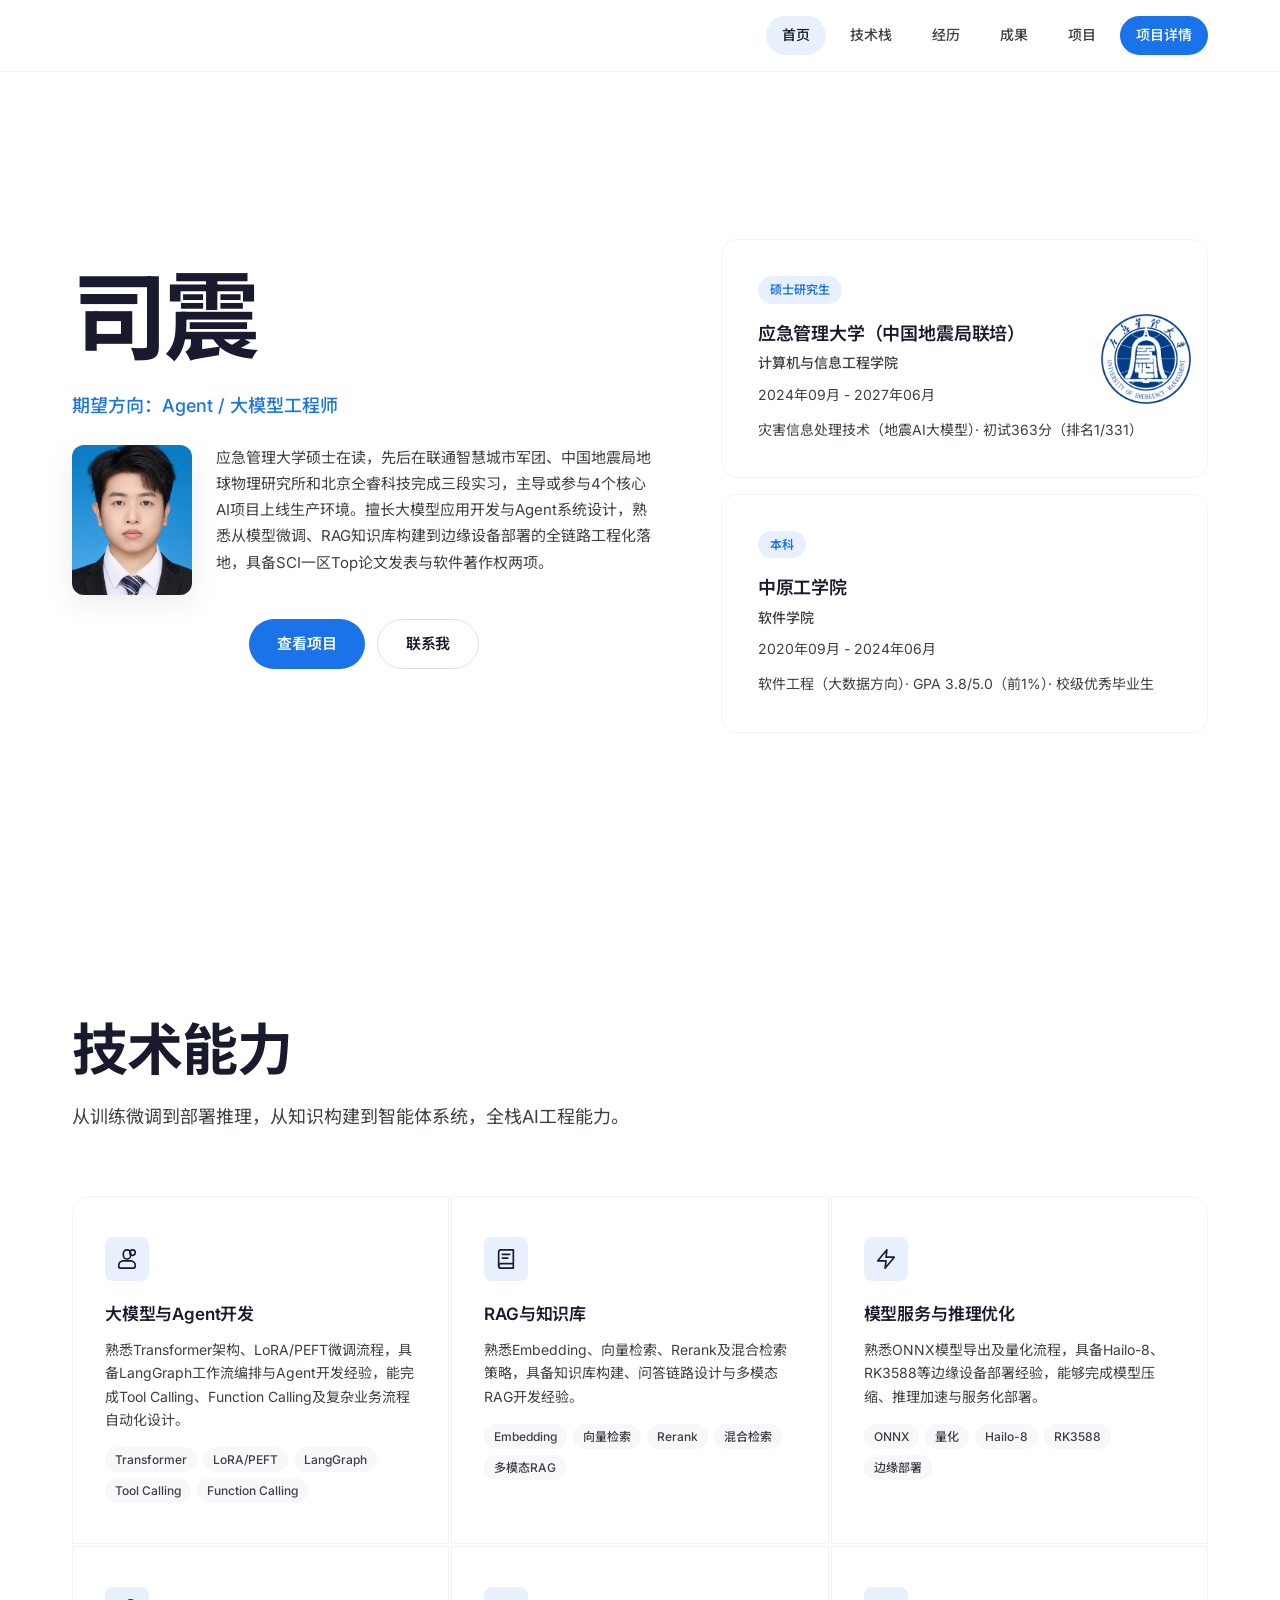
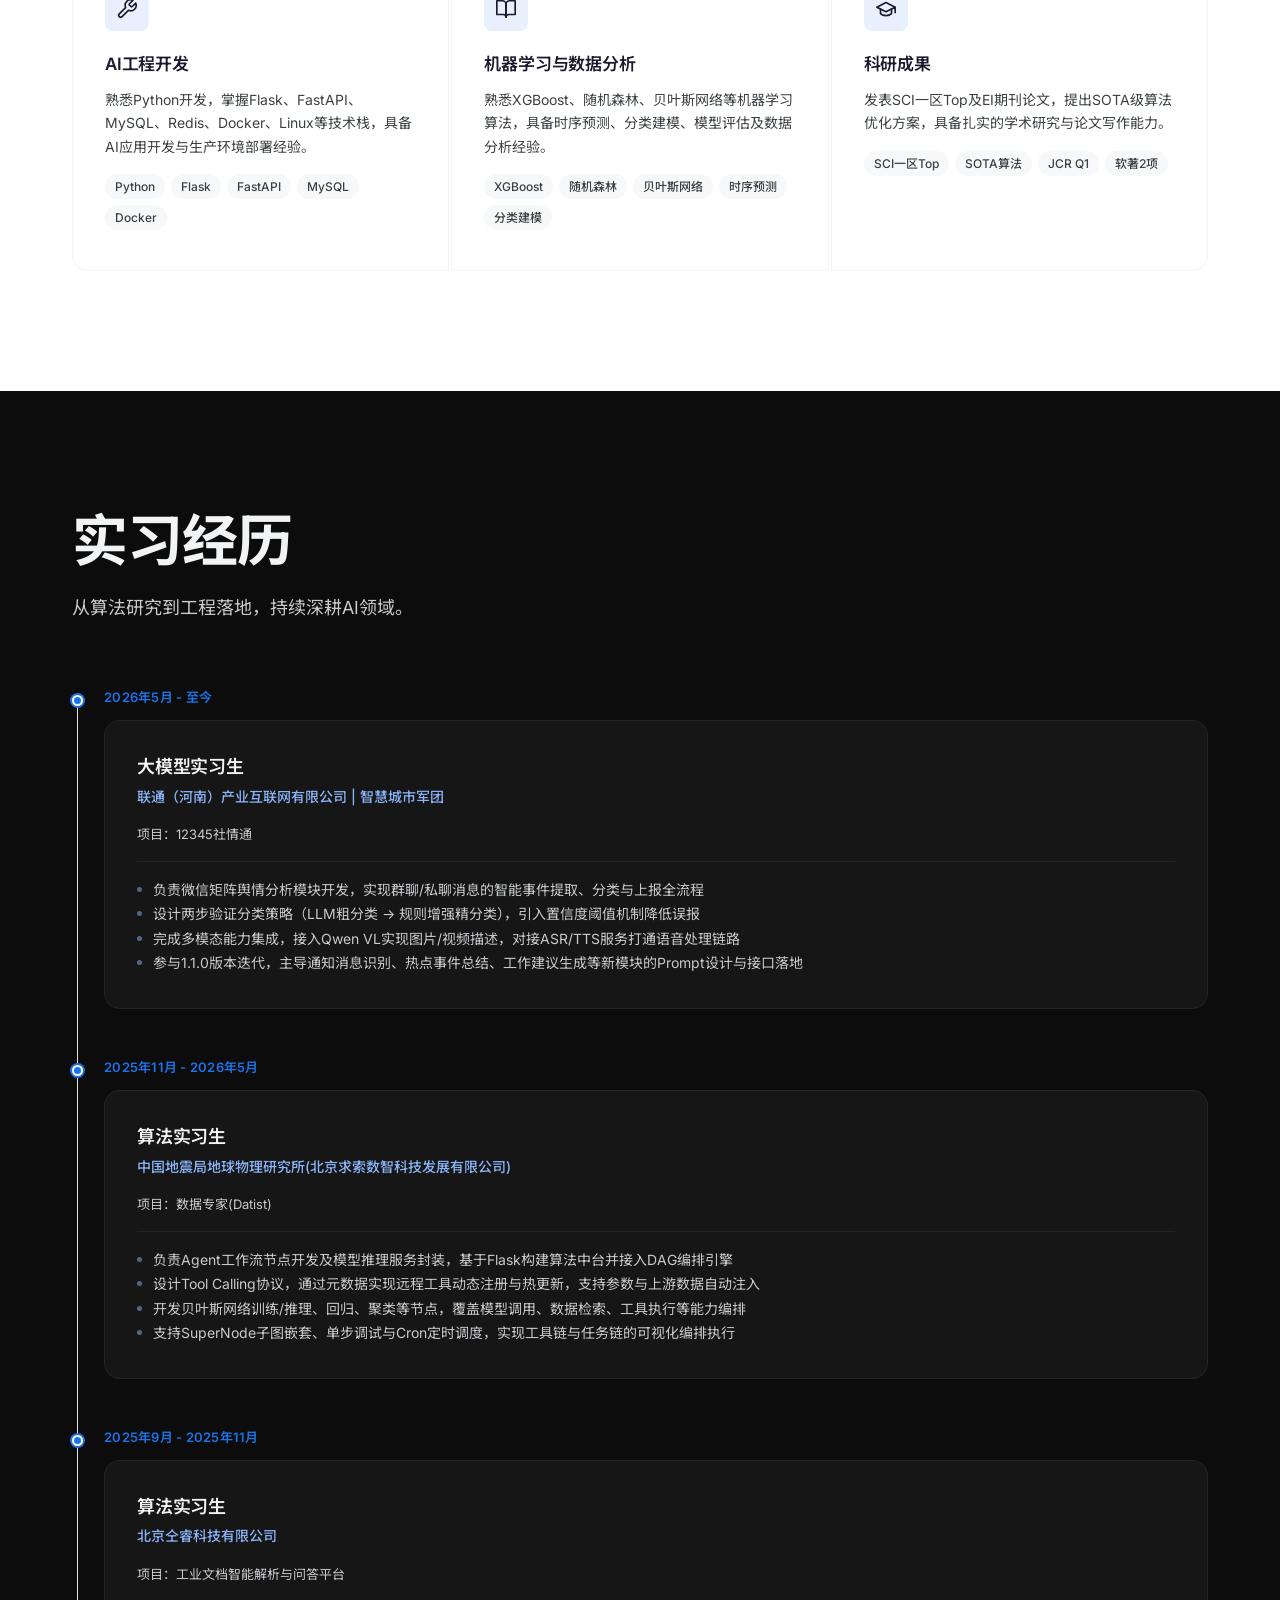
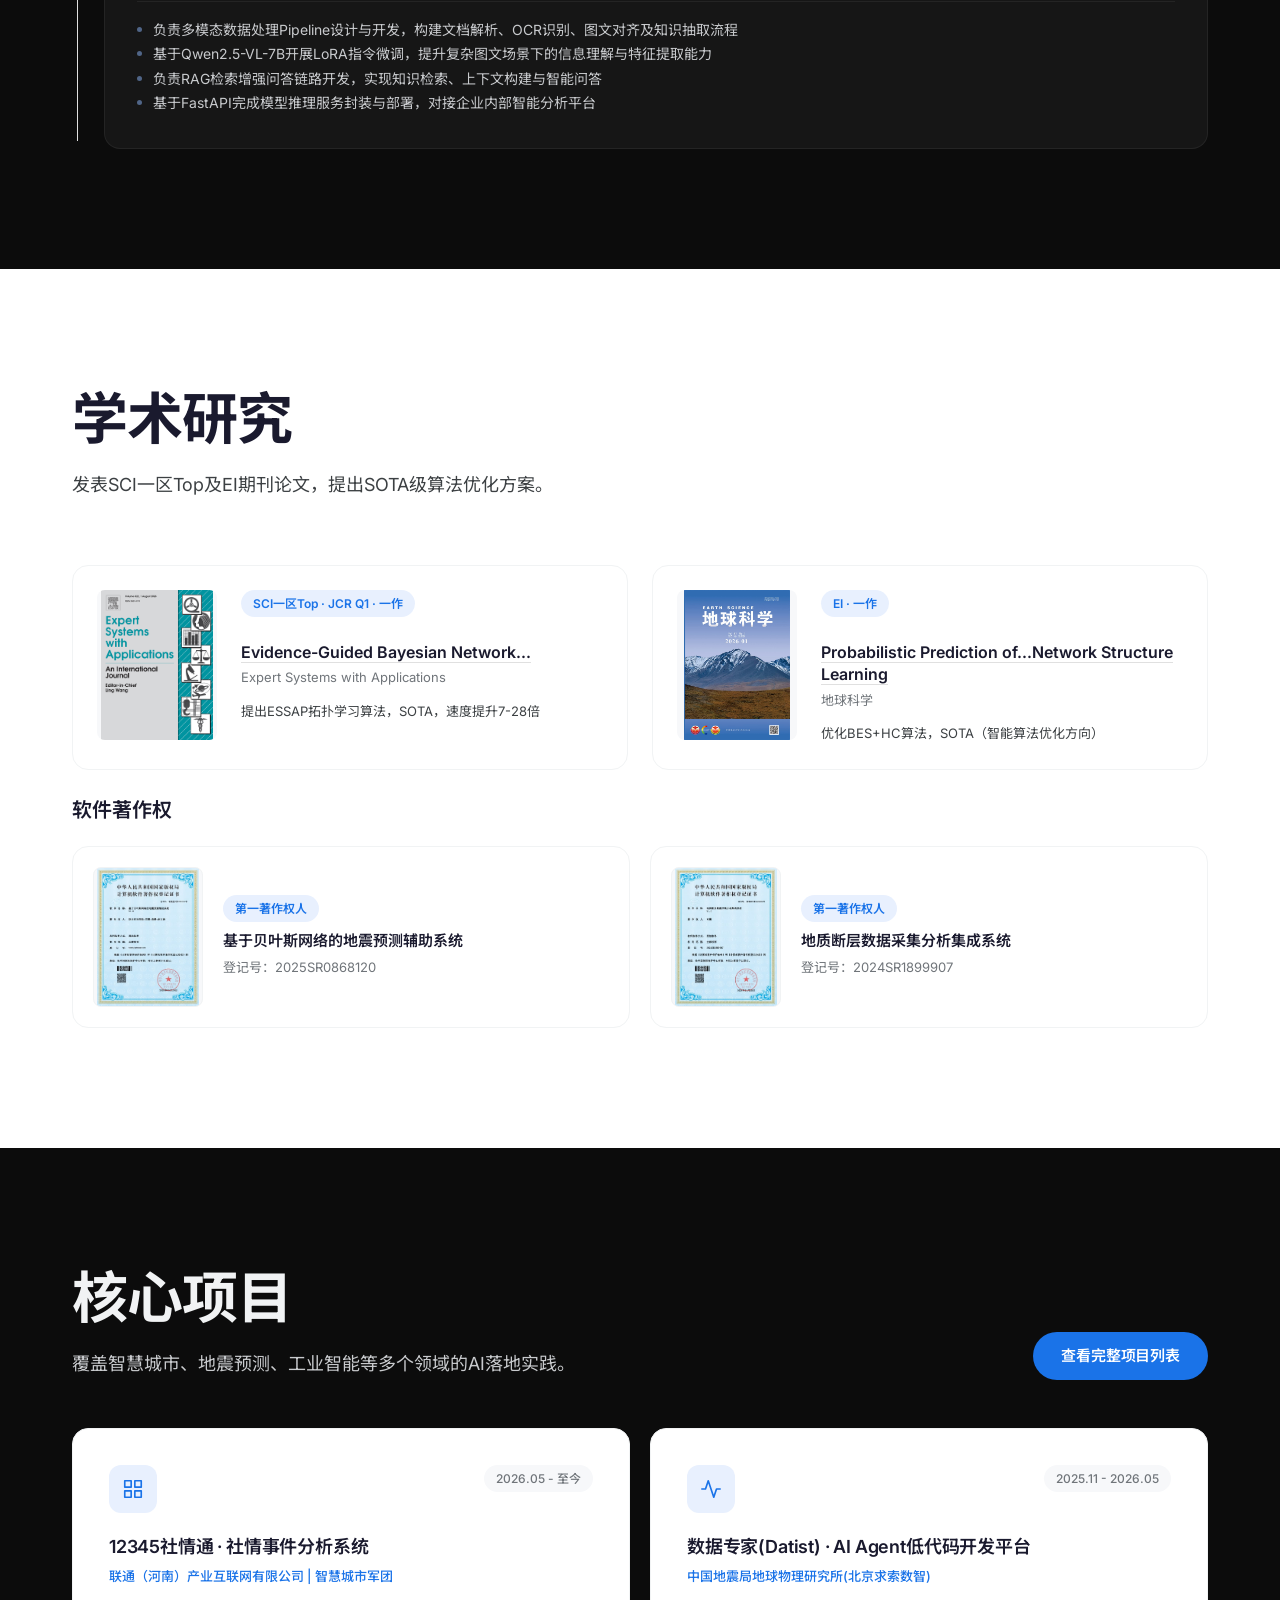
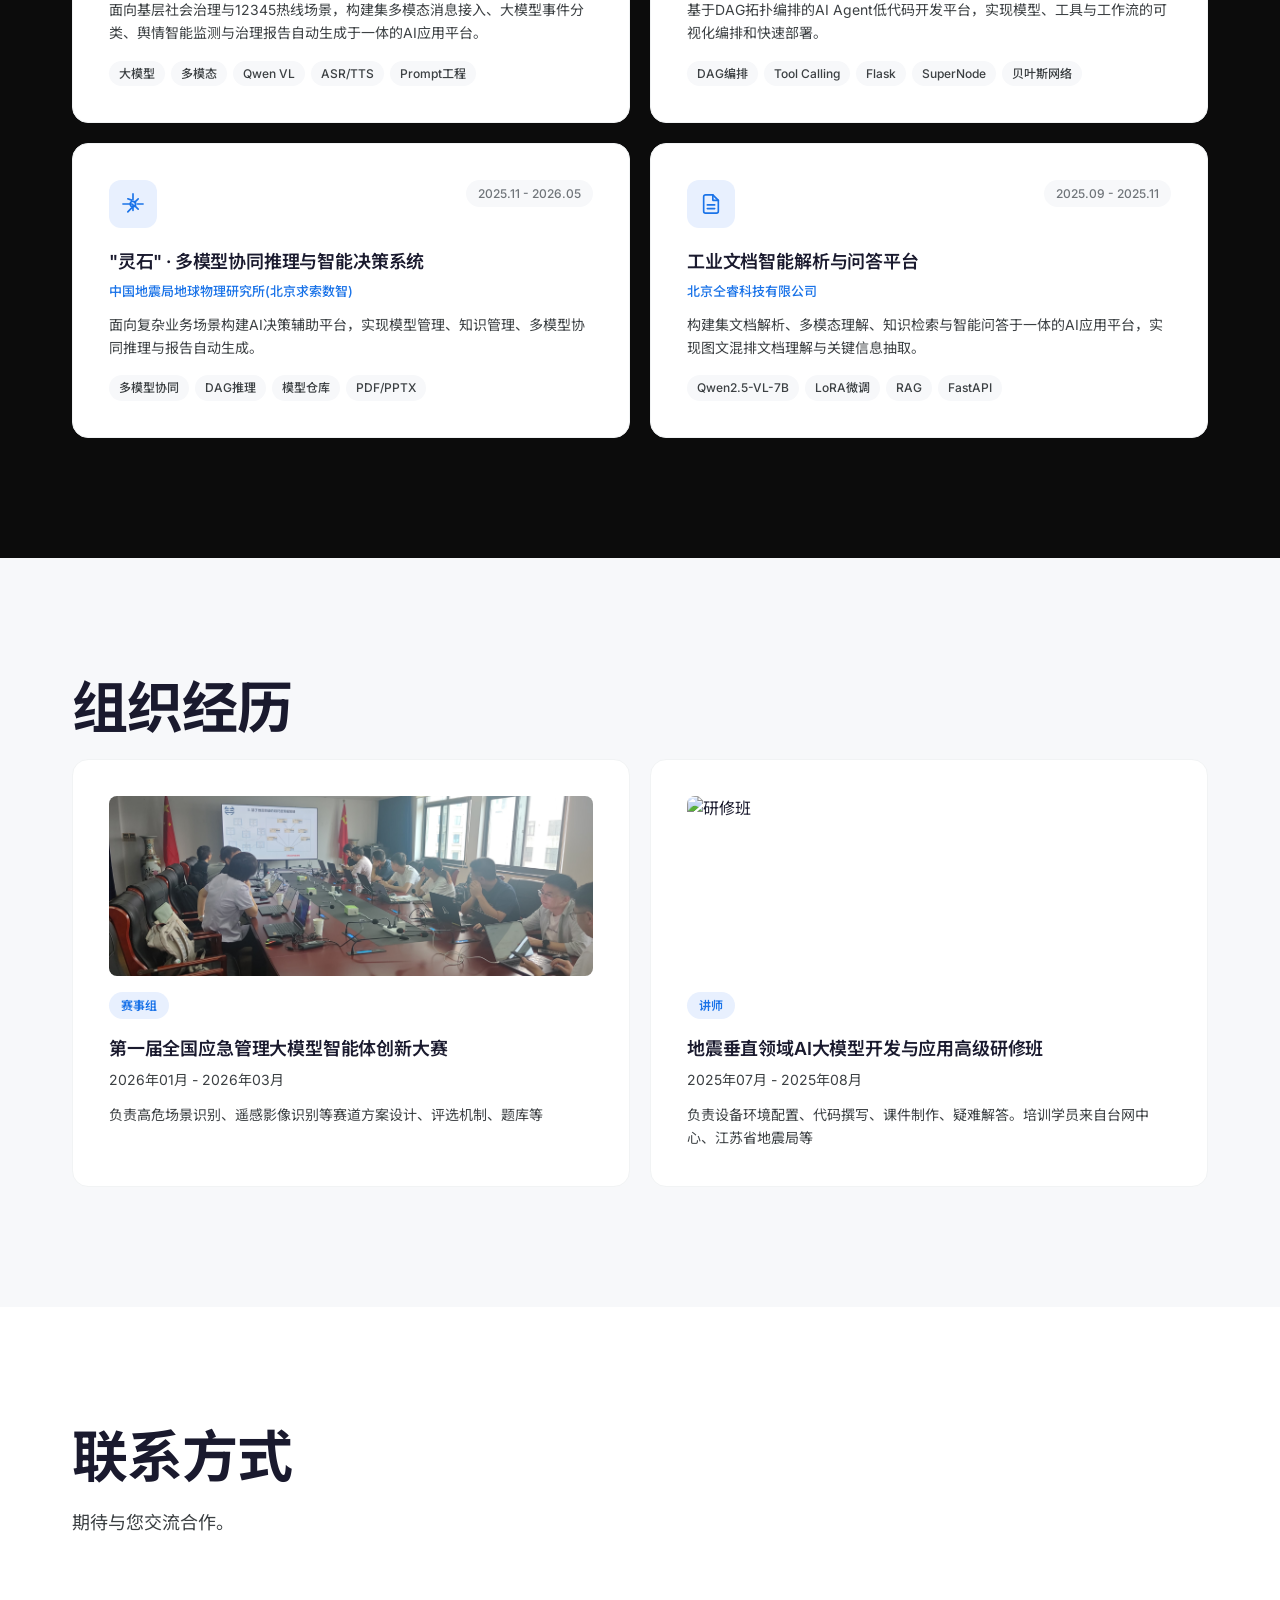
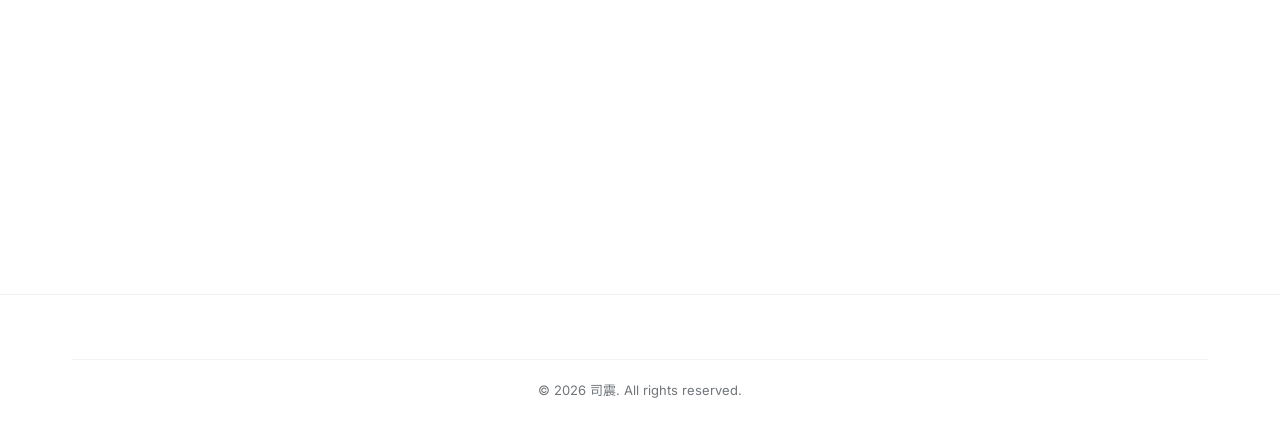
==== commit b93b78e9: "修复手机端图片无法加载的问题" ====
--- a/index.html
+++ b/index.html
@@ -39,7 +39,7 @@
           <h1 class="hero-title">司震</h1>
           <p class="hero-role">期望方向：Agent / 大模型工程师</p>
           <div class="hero-photo-row">
-            <img src="image/IDphoto.jpg" alt="司震" class="hero-photo">
+            <img src="image/IDphoto.jpg" alt="司震" class="hero-photo" width="120" height="150" decoding="async">
             <div class="hero-bio">
               <p>应急管理大学硕士在读，先后在联通智慧城市军团、中国地震局地球物理研究所和北京仝睿科技完成三段实习，主导或参与4个核心AI项目上线生产环境。擅长大模型应用开发与Agent系统设计，熟悉从模型微调、RAG知识库构建到边缘设备部署的全链路工程化落地，具备SCI一区Top论文发表与软件著作权两项。</p>
             </div>
@@ -58,7 +58,7 @@
             <h4>计算机与信息工程学院</h4>
             <p class="edu-date">2024年09月 - 2027年06月</p>
             <p>灾害信息处理技术（地震AI大模型）· 初试363分（排名1/331）</p>
-            <img src="image/UEMlogo.png" alt="应急管理大学校徽" style="position: absolute; right: 16px; top: 50%; transform: translateY(-50%); width: 90px; height: 90px; object-fit: contain; pointer-events: none;">
+            <img src="image/UEMlogo.png" alt="应急管理大学校徽" loading="lazy" decoding="async" style="position: absolute; right: 16px; top: 50%; transform: translateY(-50%); width: 90px; height: 90px; object-fit: contain; pointer-events: none;">
           </div>
           <div class="edu-card reveal">
             <span class="edu-badge">本科</span>
@@ -180,7 +180,7 @@
       <p class="section-desc">发表SCI一区Top及EI期刊论文，提出SOTA级算法优化方案。</p>
       <div class="research-grid">
         <div class="research-card reveal">
-          <div class="research-cover"><img src="image/SCIcover.jpg" alt="SCI论文封面"></div>
+          <div class="research-cover"><img src="image/SCIcover.jpg" alt="SCI论文封面" loading="lazy" decoding="async" width="120" height="150"></div>
           <div class="research-info">
             <span class="edu-badge">SCI一区Top · JCR Q1 · 一作</span>
             <h3><a href="https://www.sciencedirect.com/science/article/abs/pii/S0957417426018142" target="_blank" style="color: var(--color-text); text-decoration: none; border-bottom: 1px solid var(--color-border);">Evidence-Guided Bayesian Network...</a></h3>
@@ -189,7 +189,7 @@
           </div>
         </div>
         <div class="research-card reveal">
-          <div class="research-cover"><img src="image/EIcover.jpg" alt="EI论文封面"></div>
+          <div class="research-cover"><img src="image/EIcover.jpg" alt="EI论文封面" loading="lazy" decoding="async" width="120" height="150"></div>
           <div class="research-info">
             <span class="edu-badge">EI · 一作</span>
             <h3><a href="http://www.earth-science.net/article/doi/10.3799/dqkx.2025.186" target="_blank" style="color: var(--color-text); text-decoration: none; border-bottom: 1px solid var(--color-border);">Probabilistic Prediction of...Network Structure Learning</a></h3>
@@ -205,7 +205,7 @@
         <div class="ruanzhu-grid">
           <div class="ruanzhu-item">
             <div class="ruanzhu-img-wrap">
-              <img src="image/ruanzhu01.png" alt="软著1">
+              <img src="image/ruanzhu01.png" alt="软著1" loading="lazy">
             </div>
             <div class="ruanzhu-text">
               <span class="edu-badge" style="margin-bottom: 8px;">第一著作权人</span>
@@ -215,7 +215,7 @@
           </div>
           <div class="ruanzhu-item">
             <div class="ruanzhu-img-wrap">
-              <img src="image/ruanzhu02.png" alt="软著2">
+              <img src="image/ruanzhu02.png" alt="软著2" loading="lazy">
             </div>
             <div class="ruanzhu-text">
               <span class="edu-badge" style="margin-bottom: 8px;">第一著作权人</span>
@@ -289,14 +289,14 @@
       <h2 class="section-title">组织经历</h2>
       <div class="edu-grid">
         <div class="edu-card reveal" style="overflow: hidden;">
-          <img src="image/ZZ02.jpg" alt="应急管理大赛" style="width: 100%; height: 180px; object-fit: cover; border-radius: 8px; margin-bottom: 16px;">
+          <img src="image/ZZ02.jpg" alt="应急管理大赛" loading="lazy" style="width: 100%; height: 180px; object-fit: cover; border-radius: 8px; margin-bottom: 16px;">
           <span class="edu-badge">赛事组</span>
           <h3>第一届全国应急管理大模型智能体创新大赛</h3>
           <p class="edu-date">2026年01月 - 2026年03月</p>
           <p>负责高危场景识别、遥感影像识别等赛道方案设计、评选机制、题库等</p>
         </div>
         <div class="edu-card reveal" style="overflow: hidden;">
-          <img src="image/ZZ01.jpg" alt="研修班" style="width: 100%; height: 180px; object-fit: cover; border-radius: 8px; margin-bottom: 16px;">
+          <img src="image/ZZ01.jpg" alt="研修班" loading="lazy" style="width: 100%; height: 180px; object-fit: cover; border-radius: 8px; margin-bottom: 16px;">
           <span class="edu-badge">讲师</span>
           <h3>地震垂直领域AI大模型开发与应用高级研修班</h3>
           <p class="edu-date">2025年07月 - 2025年08月</p>
--- a/css/style.css
+++ b/css/style.css
@@ -421,7 +421,7 @@
 .ruanzhu-img-wrap img {
   width: 100%;
   height: 100%;
-  object-fit: cover;
+  object-fit: contain;
 }
 
 .ruanzhu-text {
@@ -478,7 +478,7 @@
 .research-cover img {
   width: 100%;
   height: 100%;
-  object-fit: cover;
+  object-fit: contain;
 }
 
 .research-info {
@@ -1180,10 +1180,10 @@
   .section-header-row { flex-direction: column; align-items: flex-start; }
   .research-grid { grid-template-columns: 1fr; }
   .research-card { flex-direction: column; align-items: center; text-align: center; }
-  .research-cover { width: 100%; height: 180px; }
+  .research-cover { width: 100%; height: auto; aspect-ratio: 3/4; }
   .ruanzhu-grid { grid-template-columns: 1fr; }
   .ruanzhu-item { flex-direction: column; align-items: center; text-align: center; }
-  .ruanzhu-img-wrap { width: 100%; height: 160px; }
+  .ruanzhu-img-wrap { width: 100%; height: auto; aspect-ratio: 3/4; }
 
   .skills-grid { grid-template-columns: 1fr; }
   .skill-card { border-radius: 0 !important; border-left: none; border-right: none; }
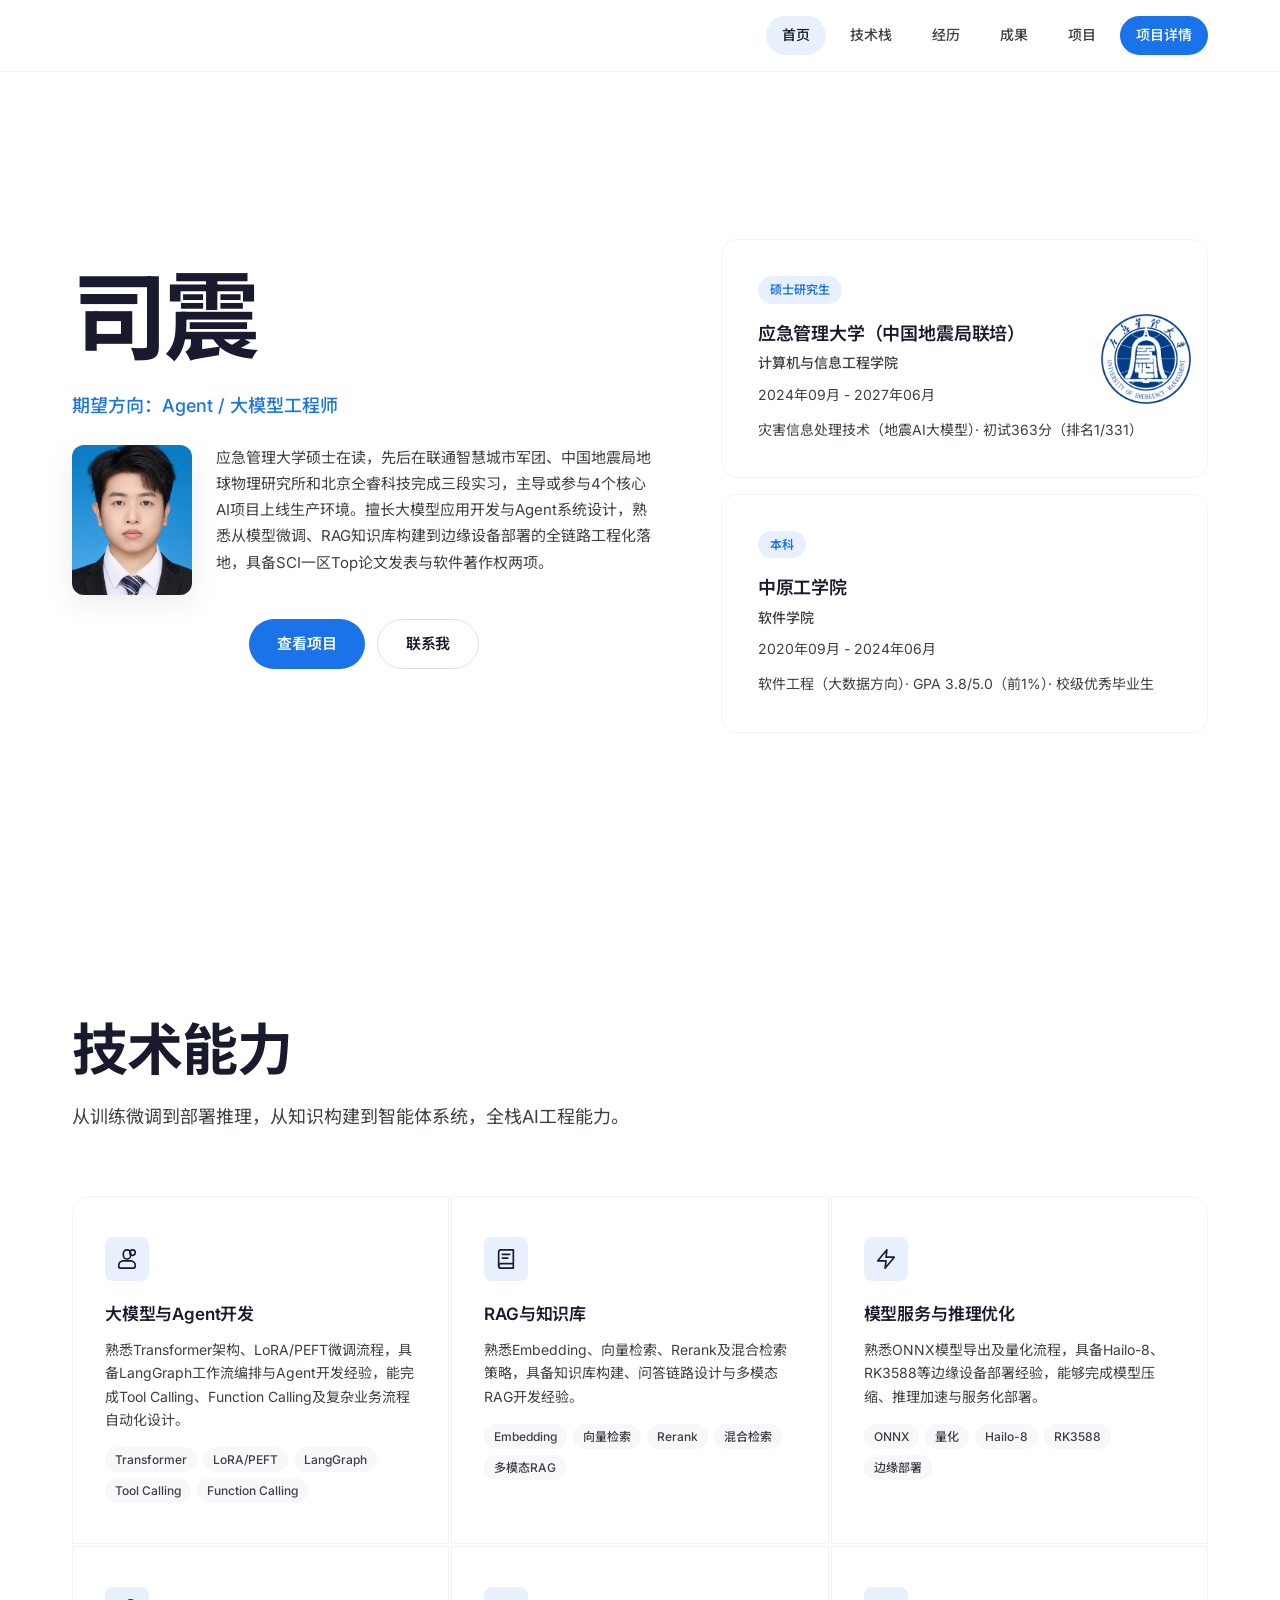
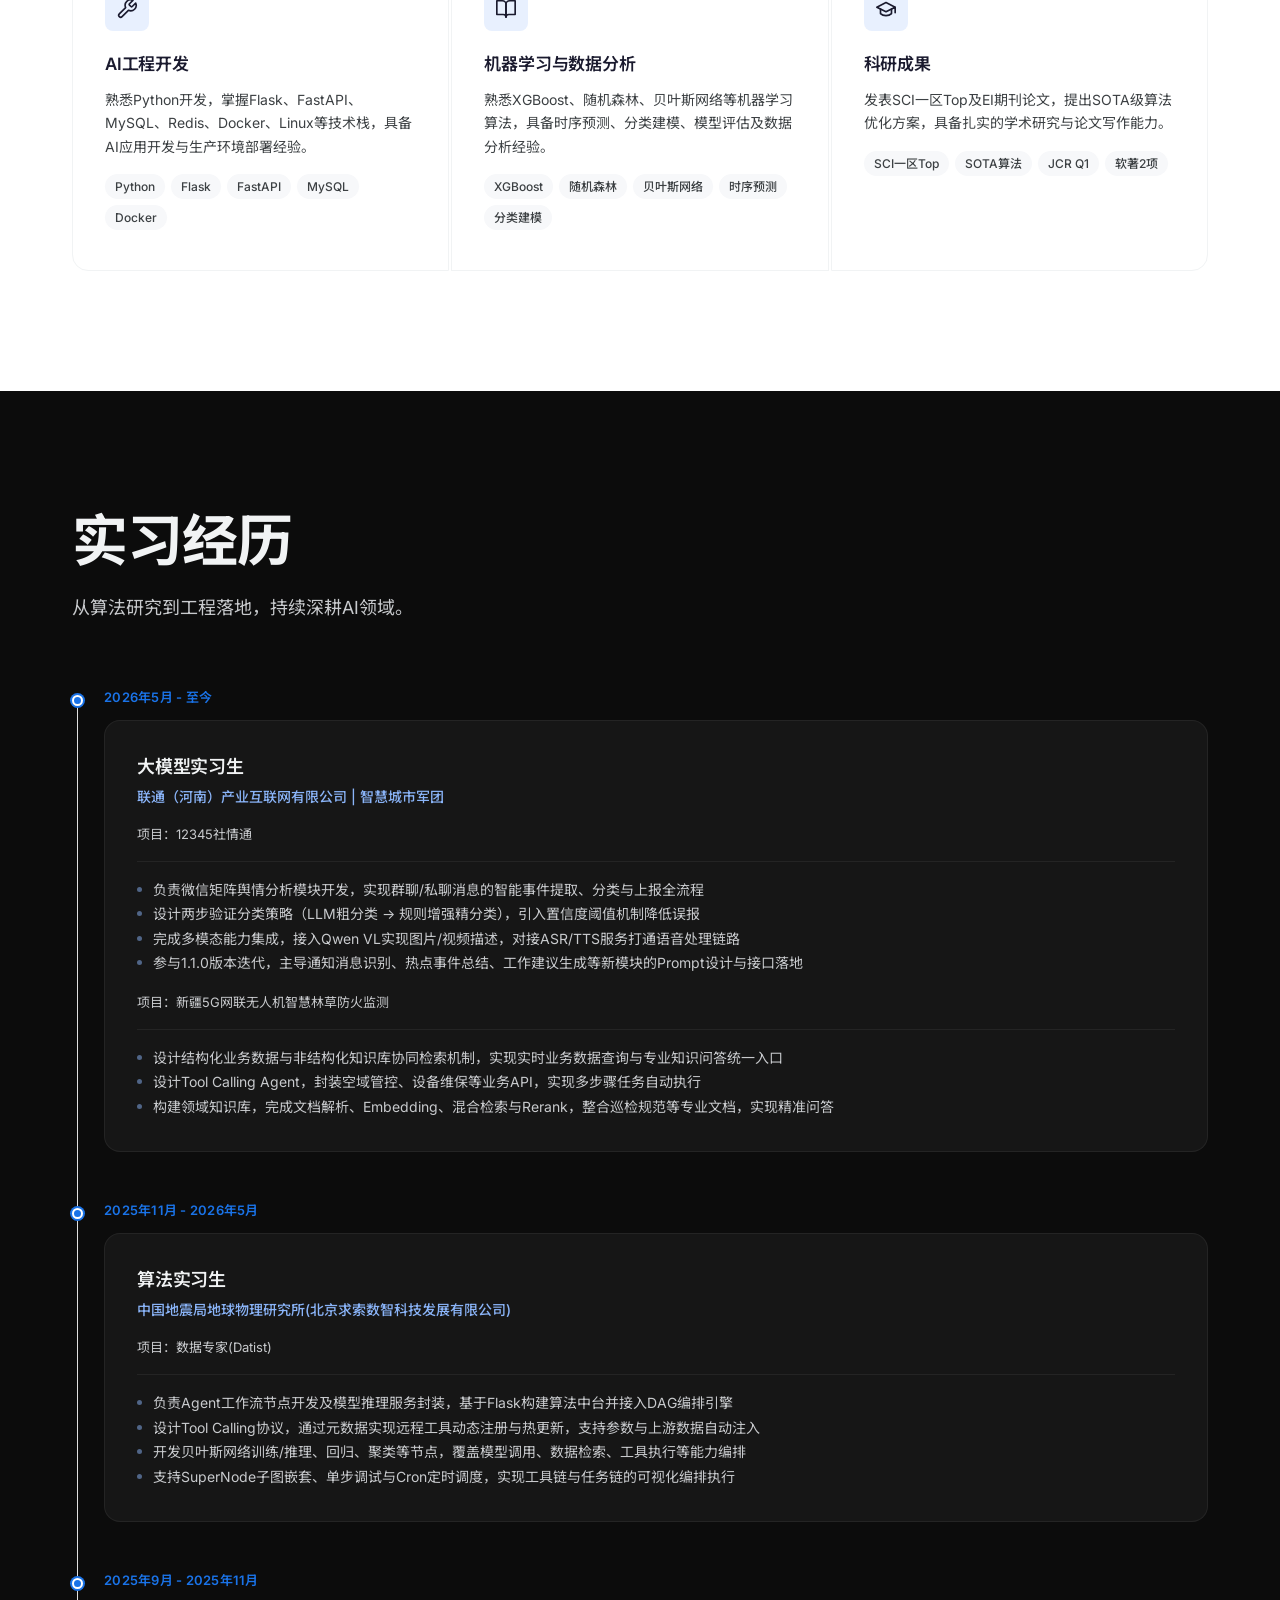
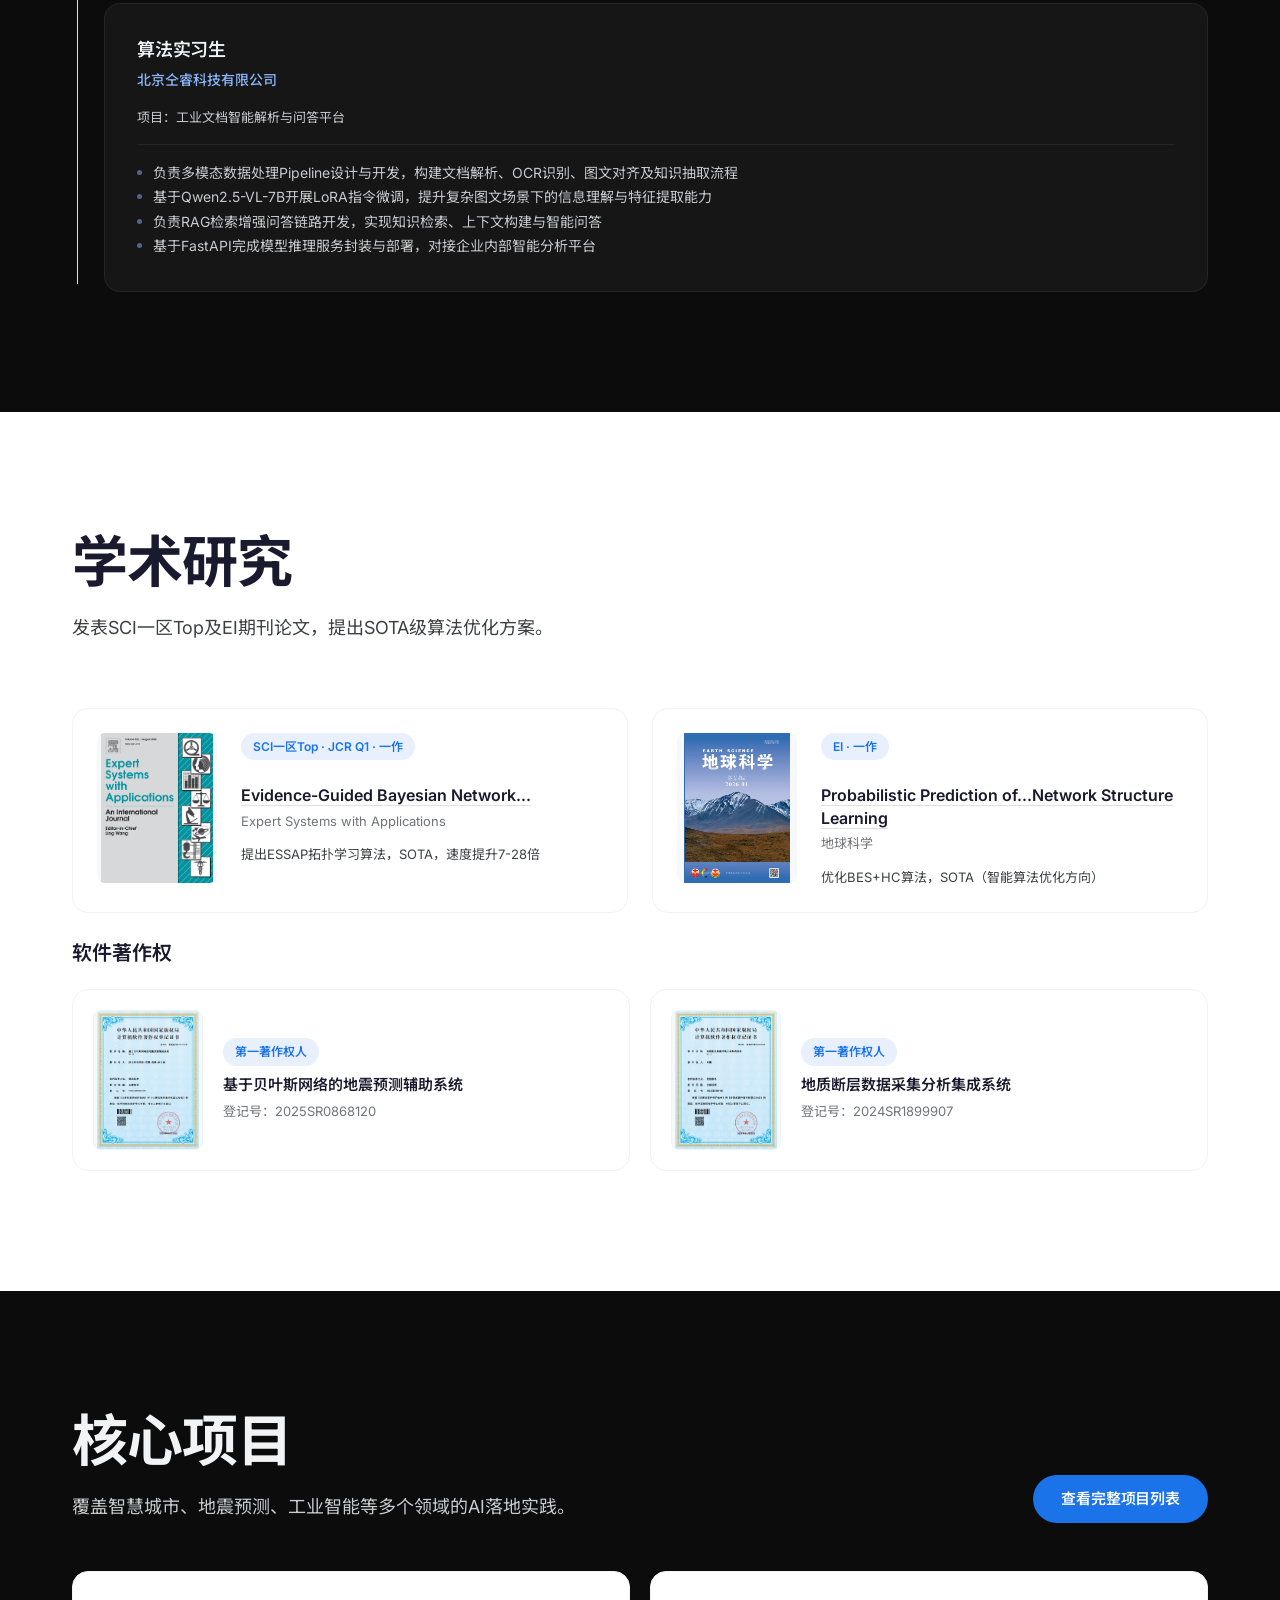
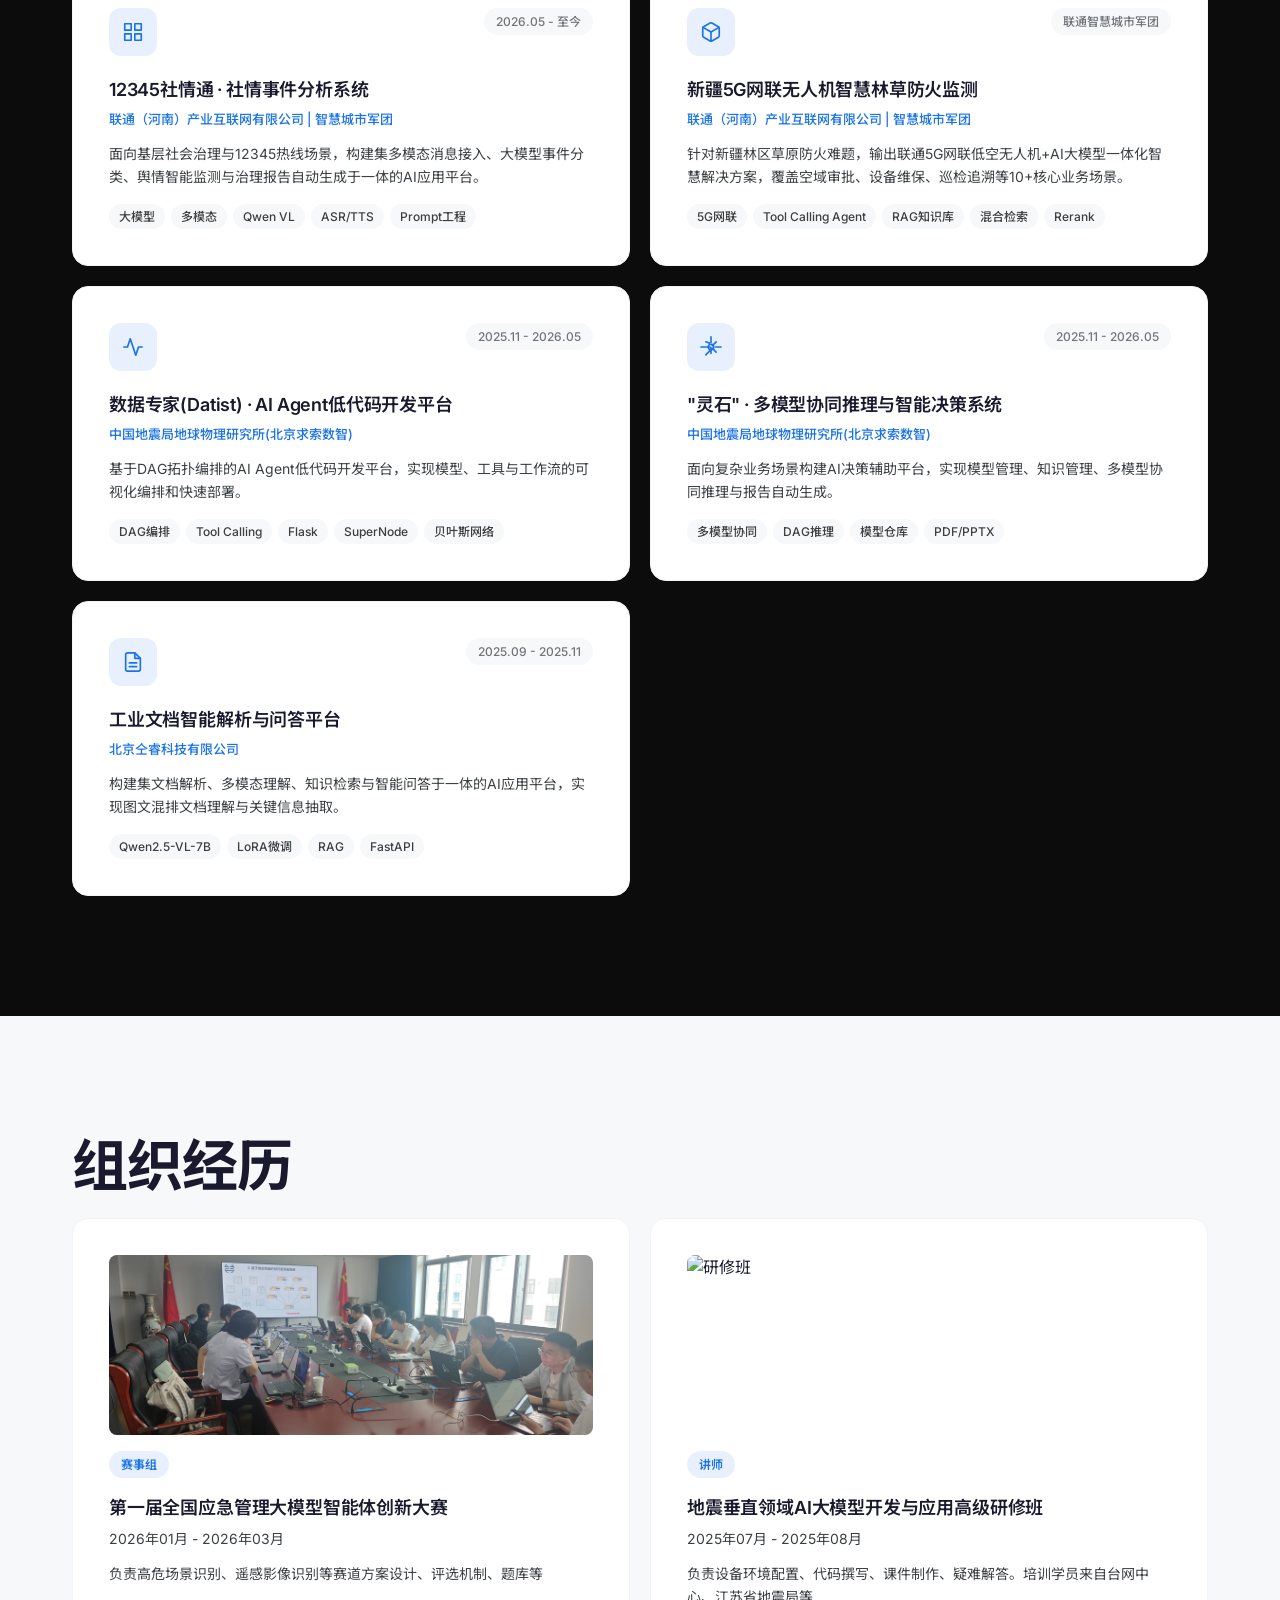
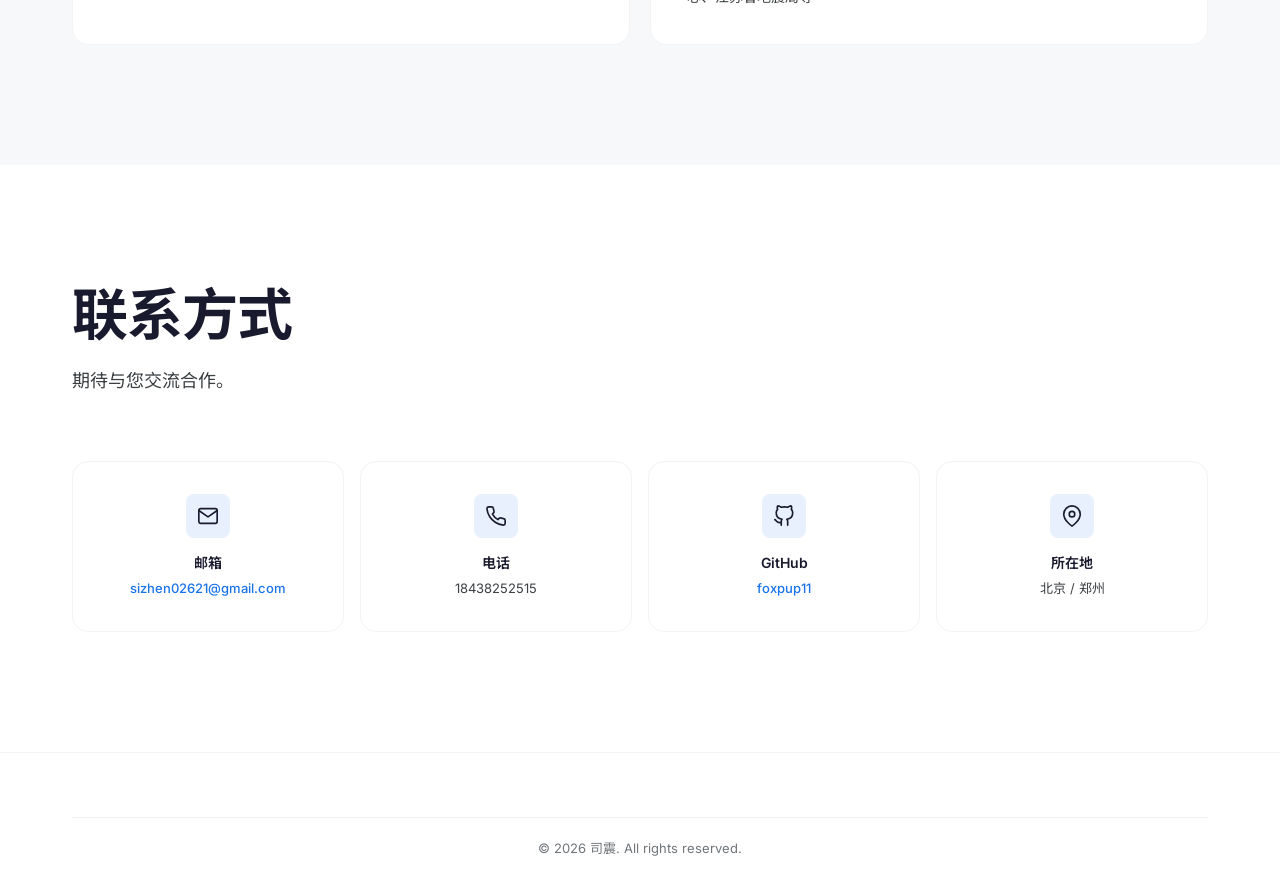
==== commit df63d109: "新增项目经历" ====
--- a/index.html
+++ b/index.html
@@ -137,6 +137,12 @@
               <li>完成多模态能力集成，接入Qwen VL实现图片/视频描述，对接ASR/TTS服务打通语音处理链路</li>
               <li>参与1.1.0版本迭代，主导通知消息识别、热点事件总结、工作建议生成等新模块的Prompt设计与接口落地</li>
             </ul>
+            <p class="project-label" style="margin-top: 16px;">项目：新疆5G网联无人机智慧林草防火监测</p>
+            <ul>
+              <li>设计结构化业务数据与非结构化知识库协同检索机制，实现实时业务数据查询与专业知识问答统一入口</li>
+              <li>设计Tool Calling Agent，封装空域管控、设备维保等业务API，实现多步骤任务自动执行</li>
+              <li>构建领域知识库，完成文档解析、Embedding、混合检索与Rerank，整合巡检规范等专业文档，实现精准问答</li>
+            </ul>
           </div>
         </div>
         <div class="timeline-item reveal">
@@ -251,6 +257,16 @@
         </div>
         <div class="project-card reveal">
           <div class="project-top">
+            <div class="project-icon"><svg class="icon-svg" viewBox="0 0 24 24"><path d="M21 16V8a2 2 0 0 0-1-1.73l-7-4a2 2 0 0 0-2 0l-7 4A2 2 0 0 0 3 8v8a2 2 0 0 0 1 1.73l7 4a2 2 0 0 0 2 0l7-4A2 2 0 0 0 21 16z"/><polyline points="3.27 6.96 12 12.01 20.73 6.96"/><line x1="12" y1="22.08" x2="12" y2="12"/></svg></div>
+            <span class="project-period">联通智慧城市军团</span>
+          </div>
+          <h3>新疆5G网联无人机智慧林草防火监测</h3>
+          <p class="project-company">联通（河南）产业互联网有限公司 | 智慧城市军团</p>
+          <p>针对新疆林区草原防火难题，输出联通5G网联低空无人机+AI大模型一体化智慧解决方案，覆盖空域审批、设备维保、巡检追溯等10+核心业务场景。</p>
+          <div class="project-tech"><span>5G网联</span><span>Tool Calling Agent</span><span>RAG知识库</span><span>混合检索</span><span>Rerank</span></div>
+        </div>
+        <div class="project-card reveal">
+          <div class="project-top">
             <div class="project-icon"><svg class="icon-svg" viewBox="0 0 24 24"><polyline points="22 12 18 12 15 21 9 3 6 12 2 12"/></svg></div>
             <span class="project-period">2025.11 - 2026.05</span>
           </div>
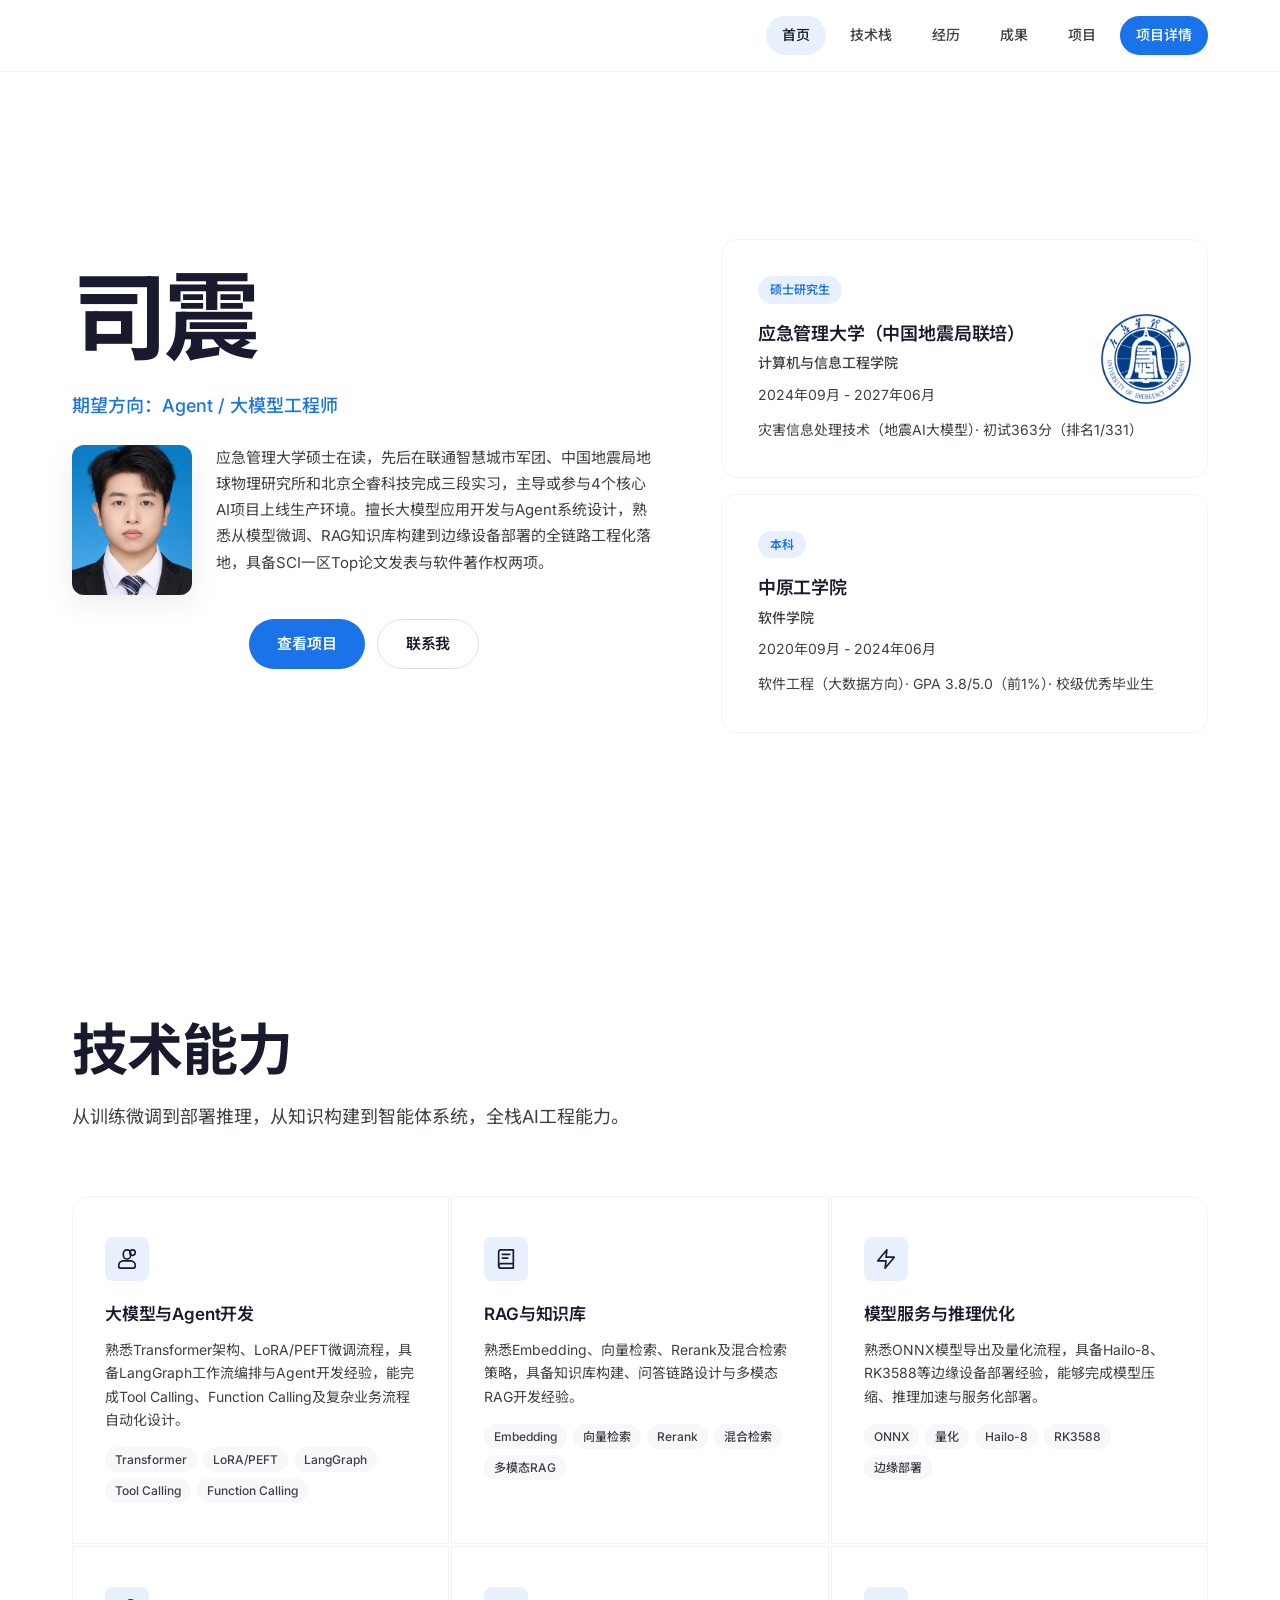
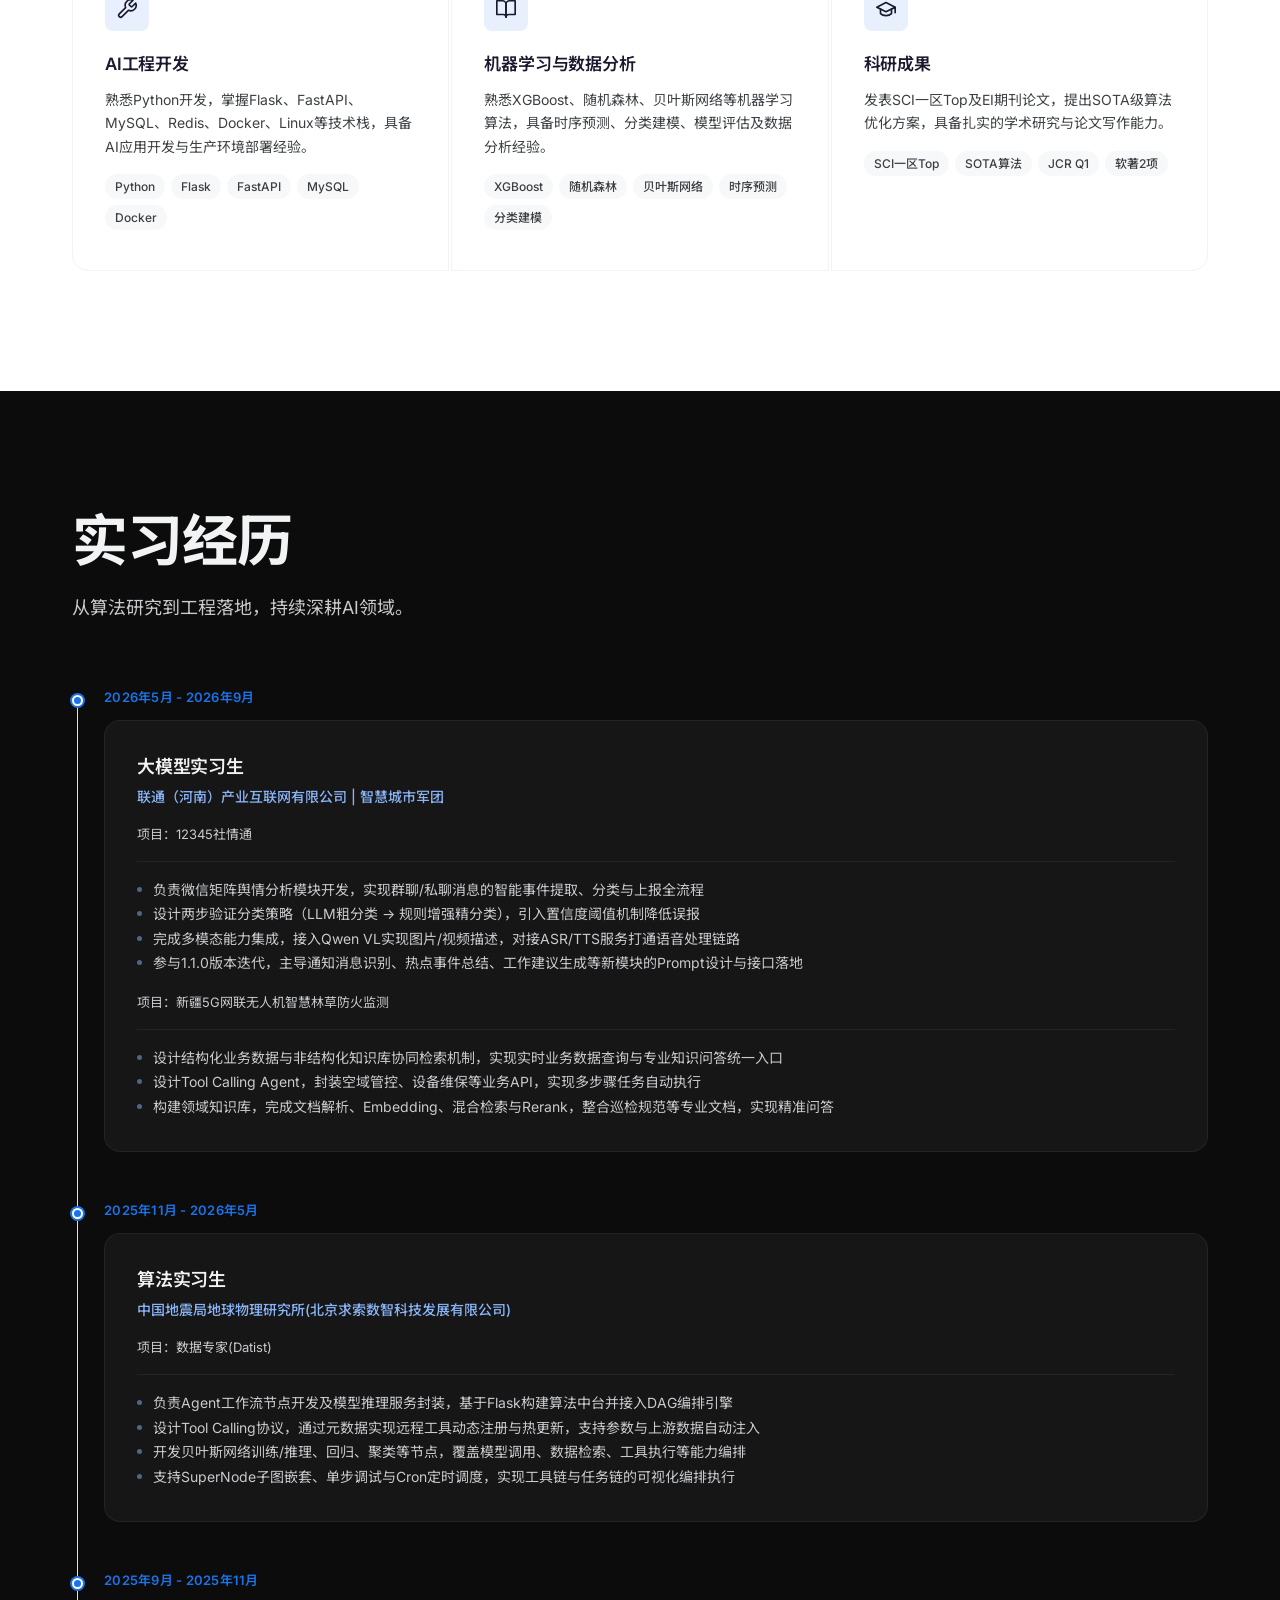
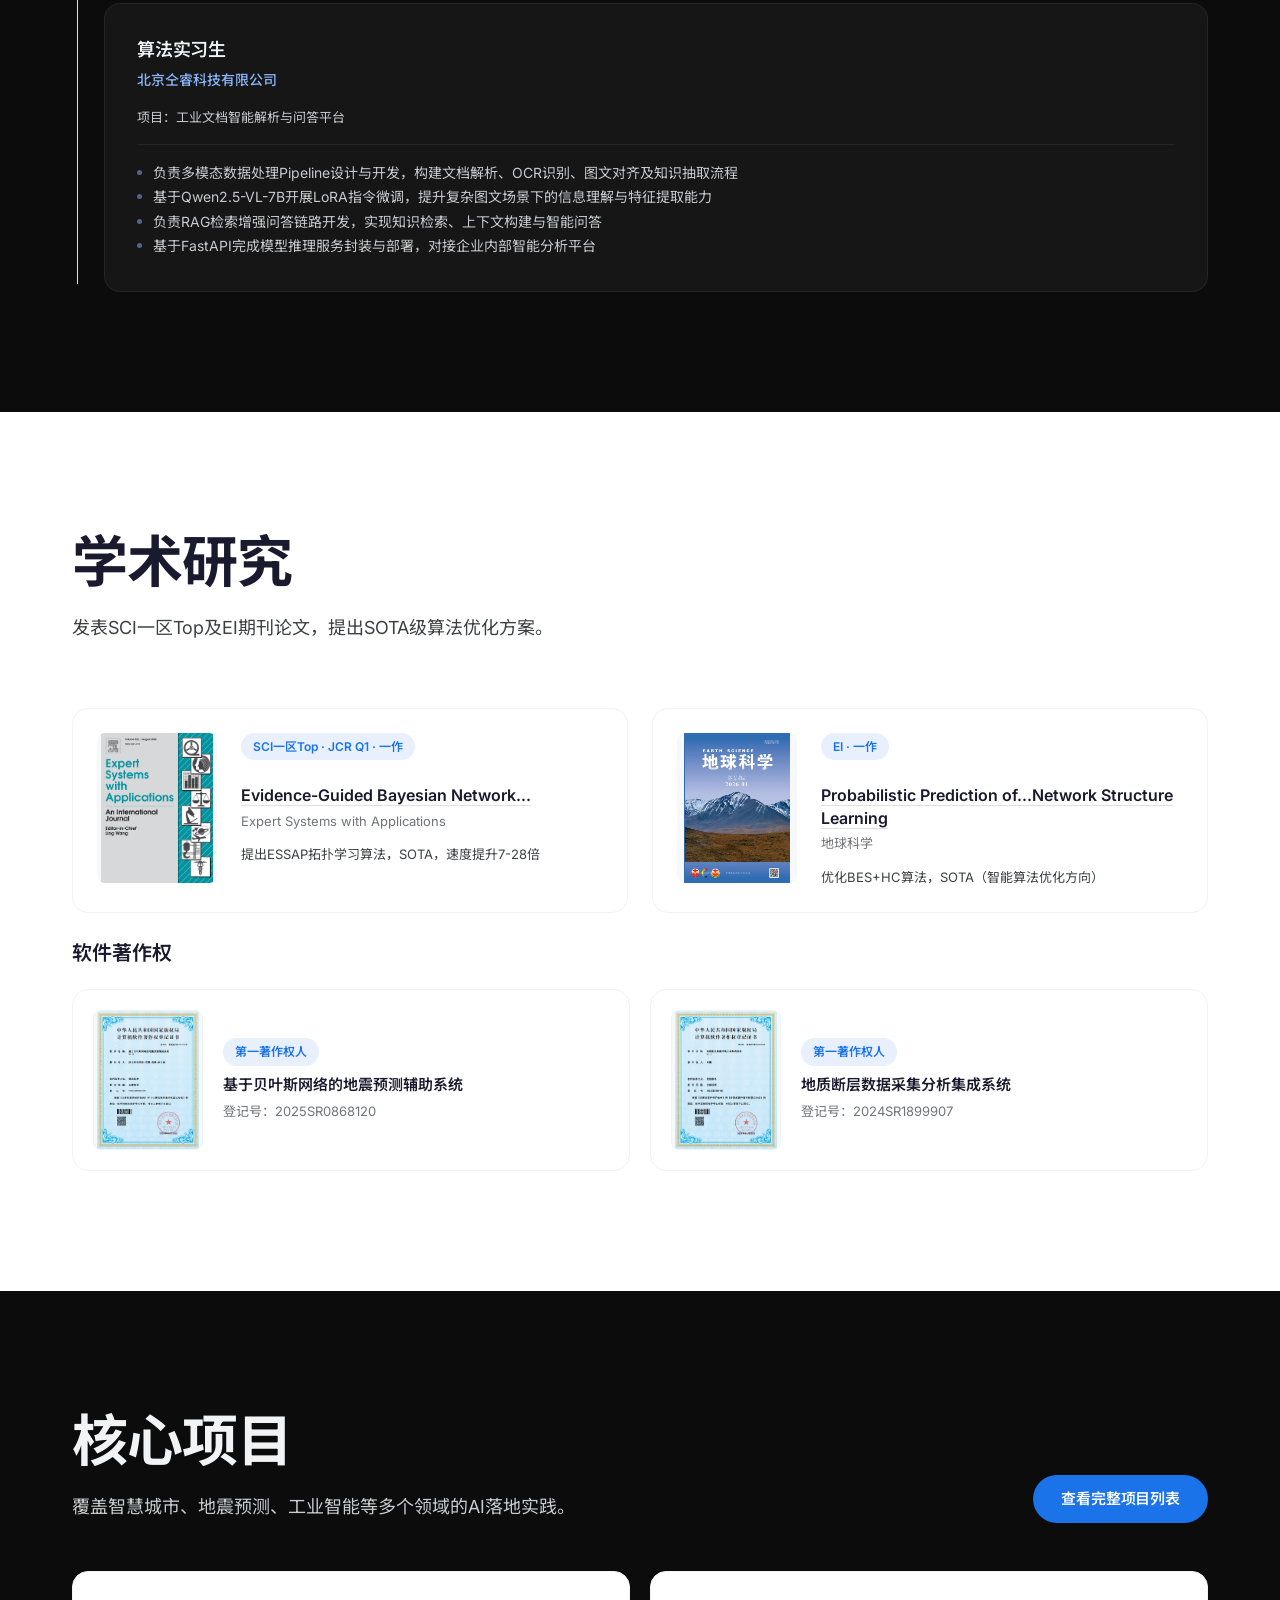
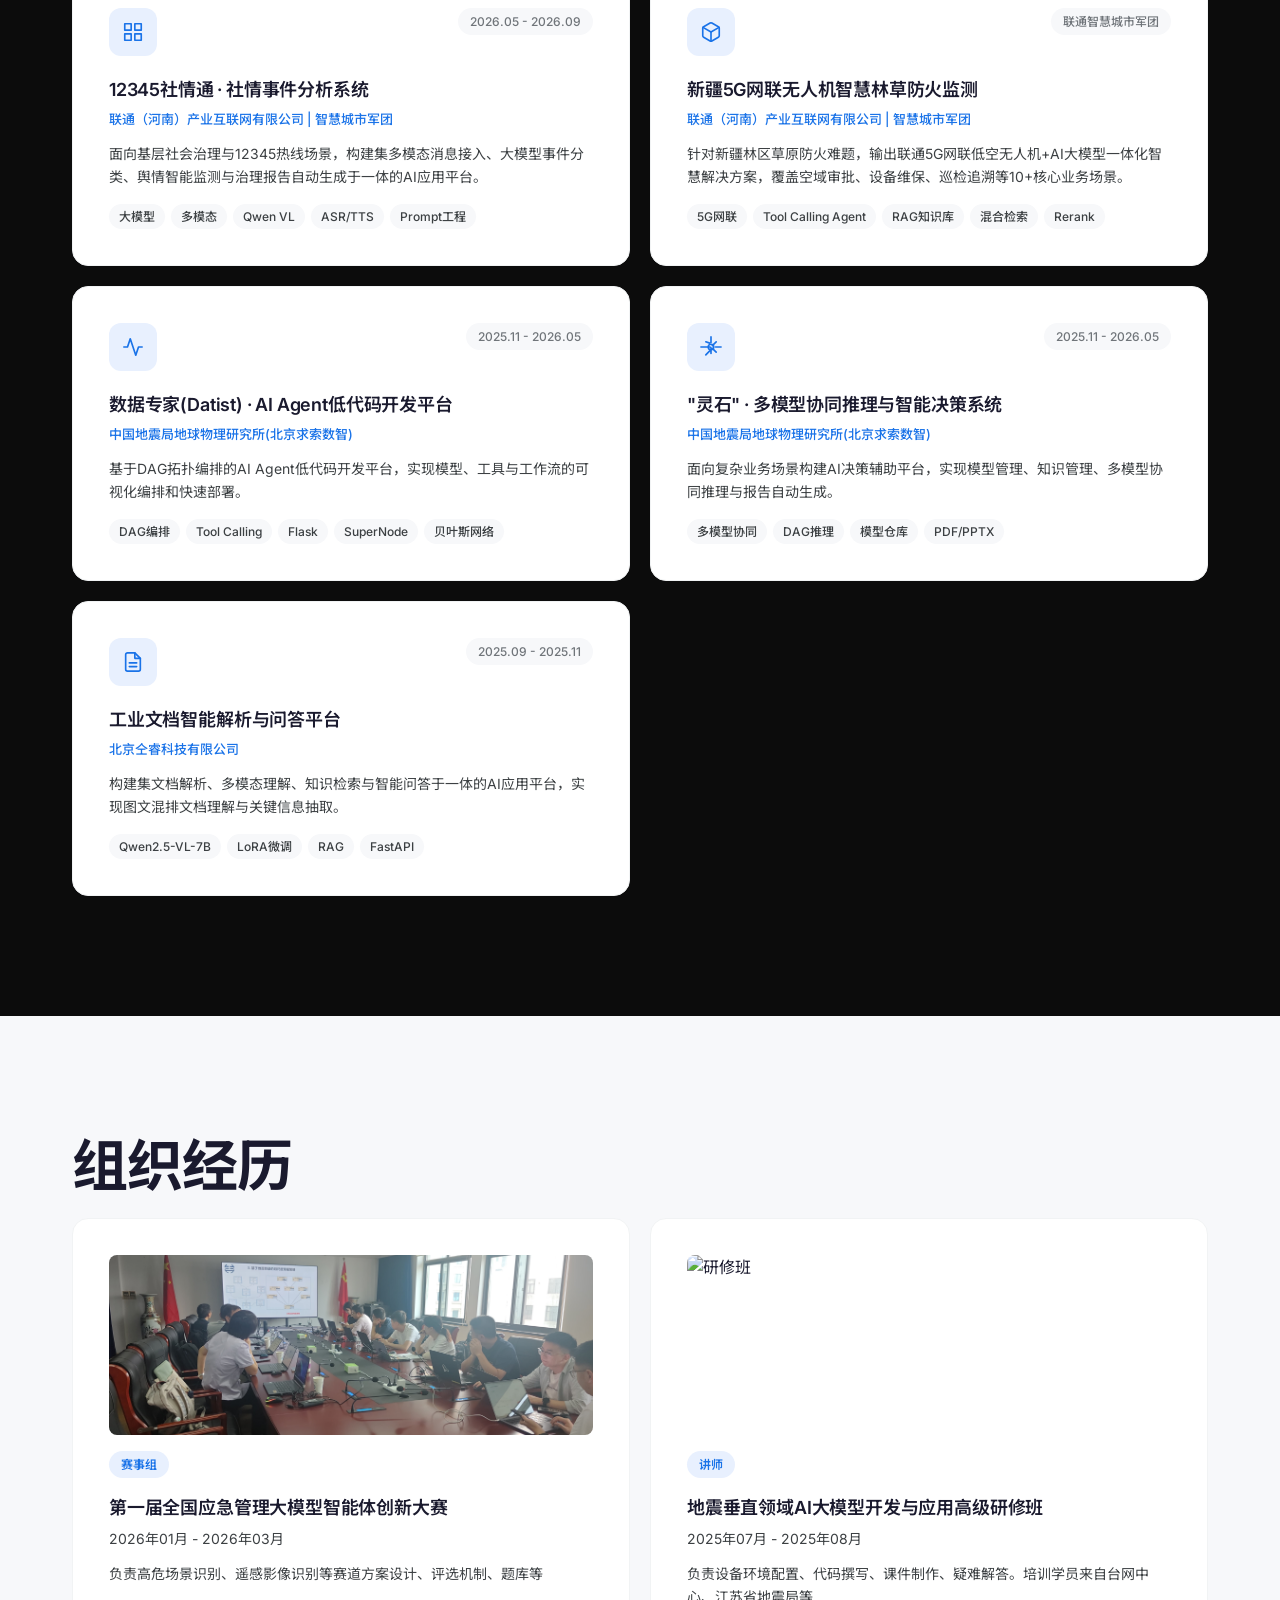
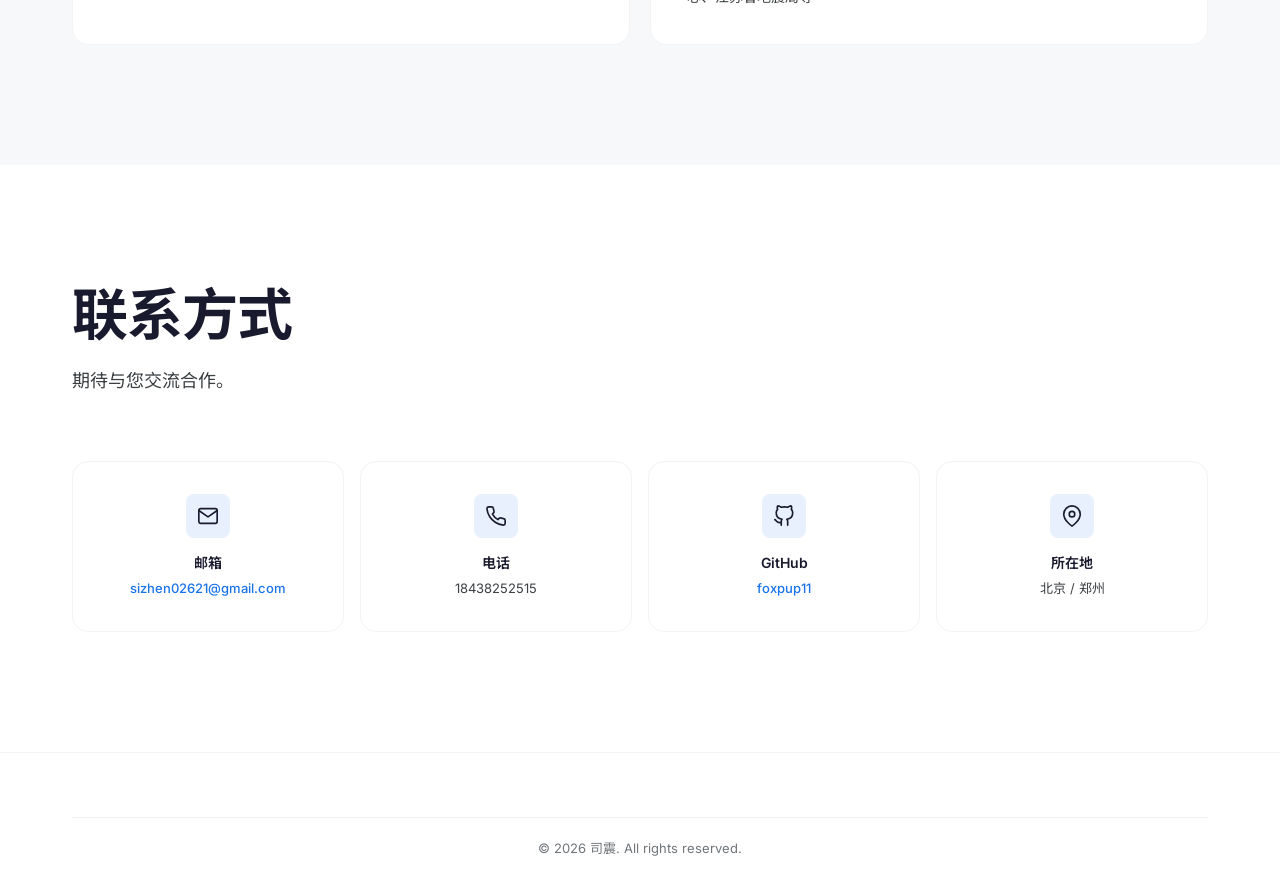
==== commit 982df427: "chore: 更新实习结束日期为2026年9月" ====
--- a/index.html
+++ b/index.html
@@ -126,7 +126,7 @@
       <div class="timeline">
         <div class="timeline-item reveal">
           <div class="timeline-dot"></div>
-          <div class="timeline-date">2026年5月 - 至今</div>
+          <div class="timeline-date">2026年5月 - 2026年9月</div>
           <div class="timeline-card">
             <h3>大模型实习生</h3>
             <h4>联通（河南）产业互联网有限公司 | 智慧城市军团</h4>
@@ -248,7 +248,7 @@
         <div class="project-card reveal">
           <div class="project-top">
             <div class="project-icon"><svg class="icon-svg" viewBox="0 0 24 24"><rect x="3" y="3" width="7" height="7"/><rect x="14" y="3" width="7" height="7"/><rect x="3" y="14" width="7" height="7"/><rect x="14" y="14" width="7" height="7"/></svg></div>
-            <span class="project-period">2026.05 - 至今</span>
+            <span class="project-period">2026.05 - 2026.09</span>
           </div>
           <h3>12345社情通 · 社情事件分析系统</h3>
           <p class="project-company">联通（河南）产业互联网有限公司 | 智慧城市军团</p>
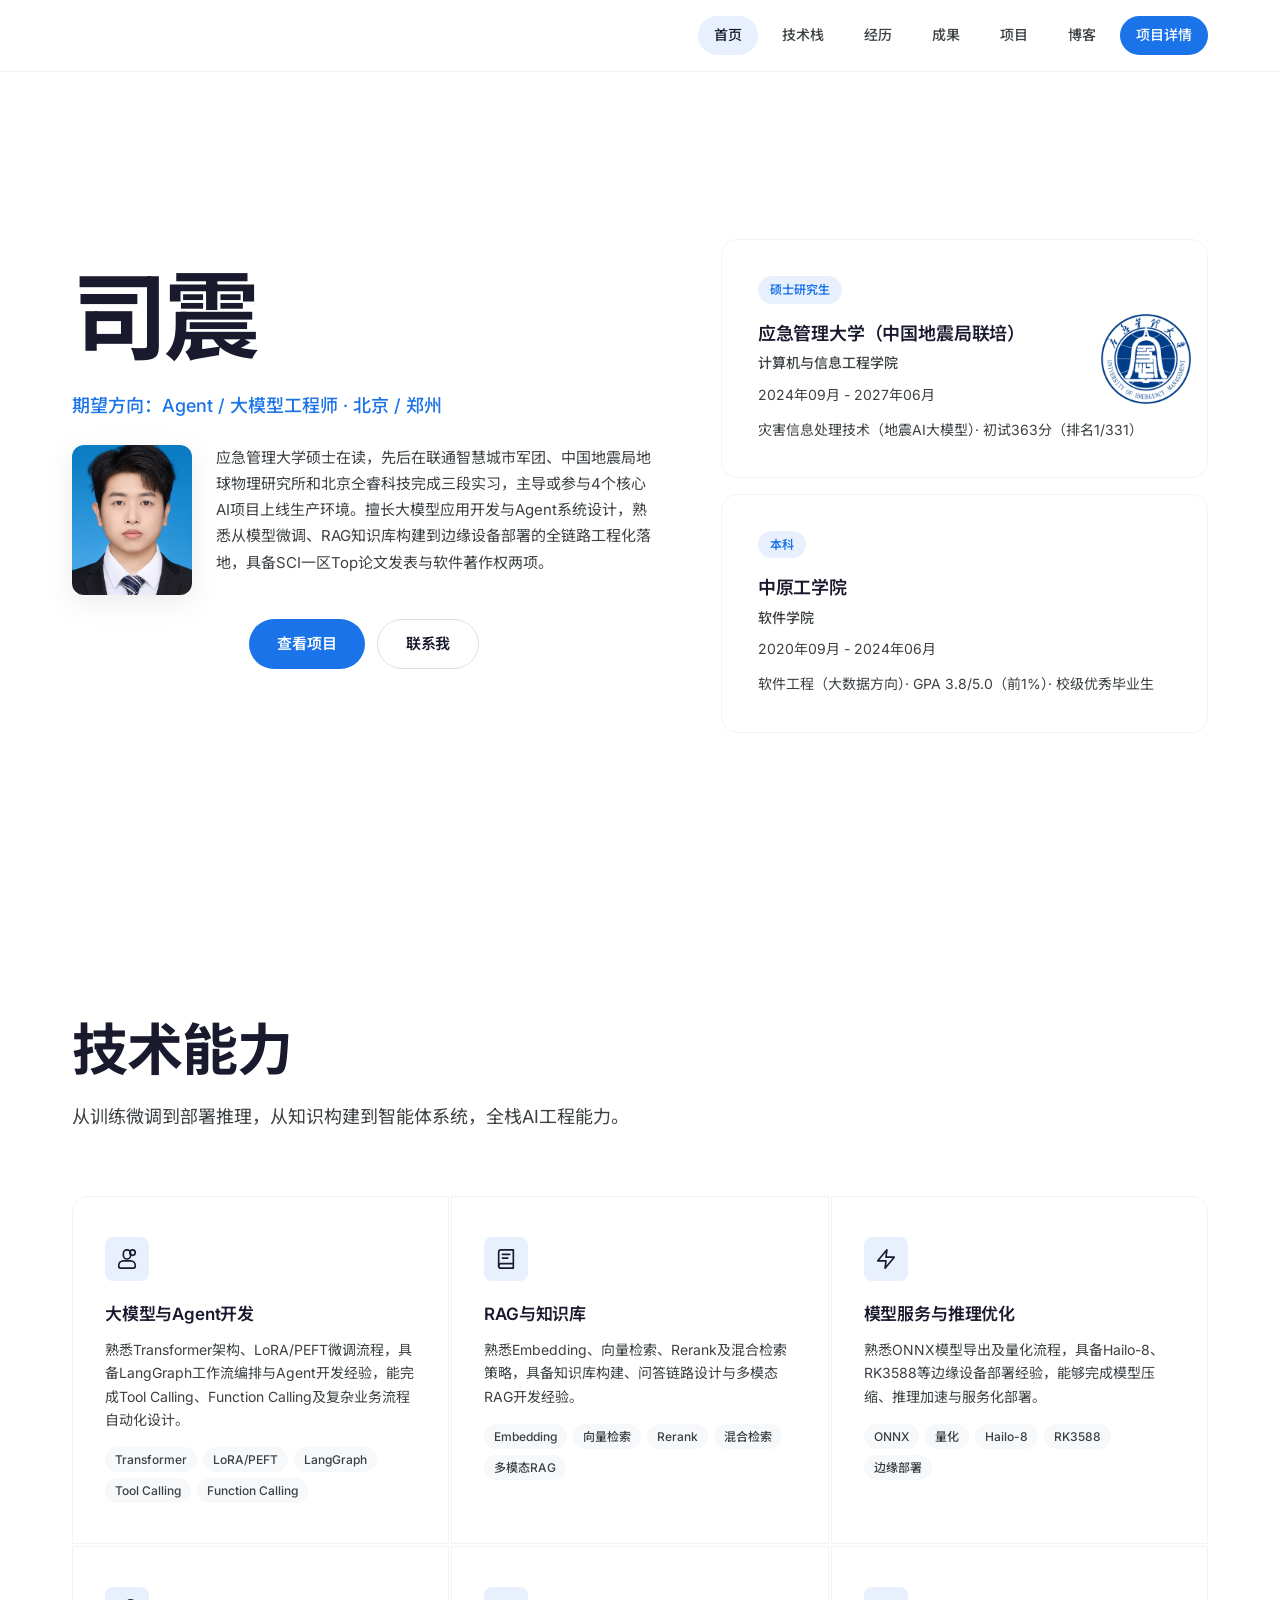
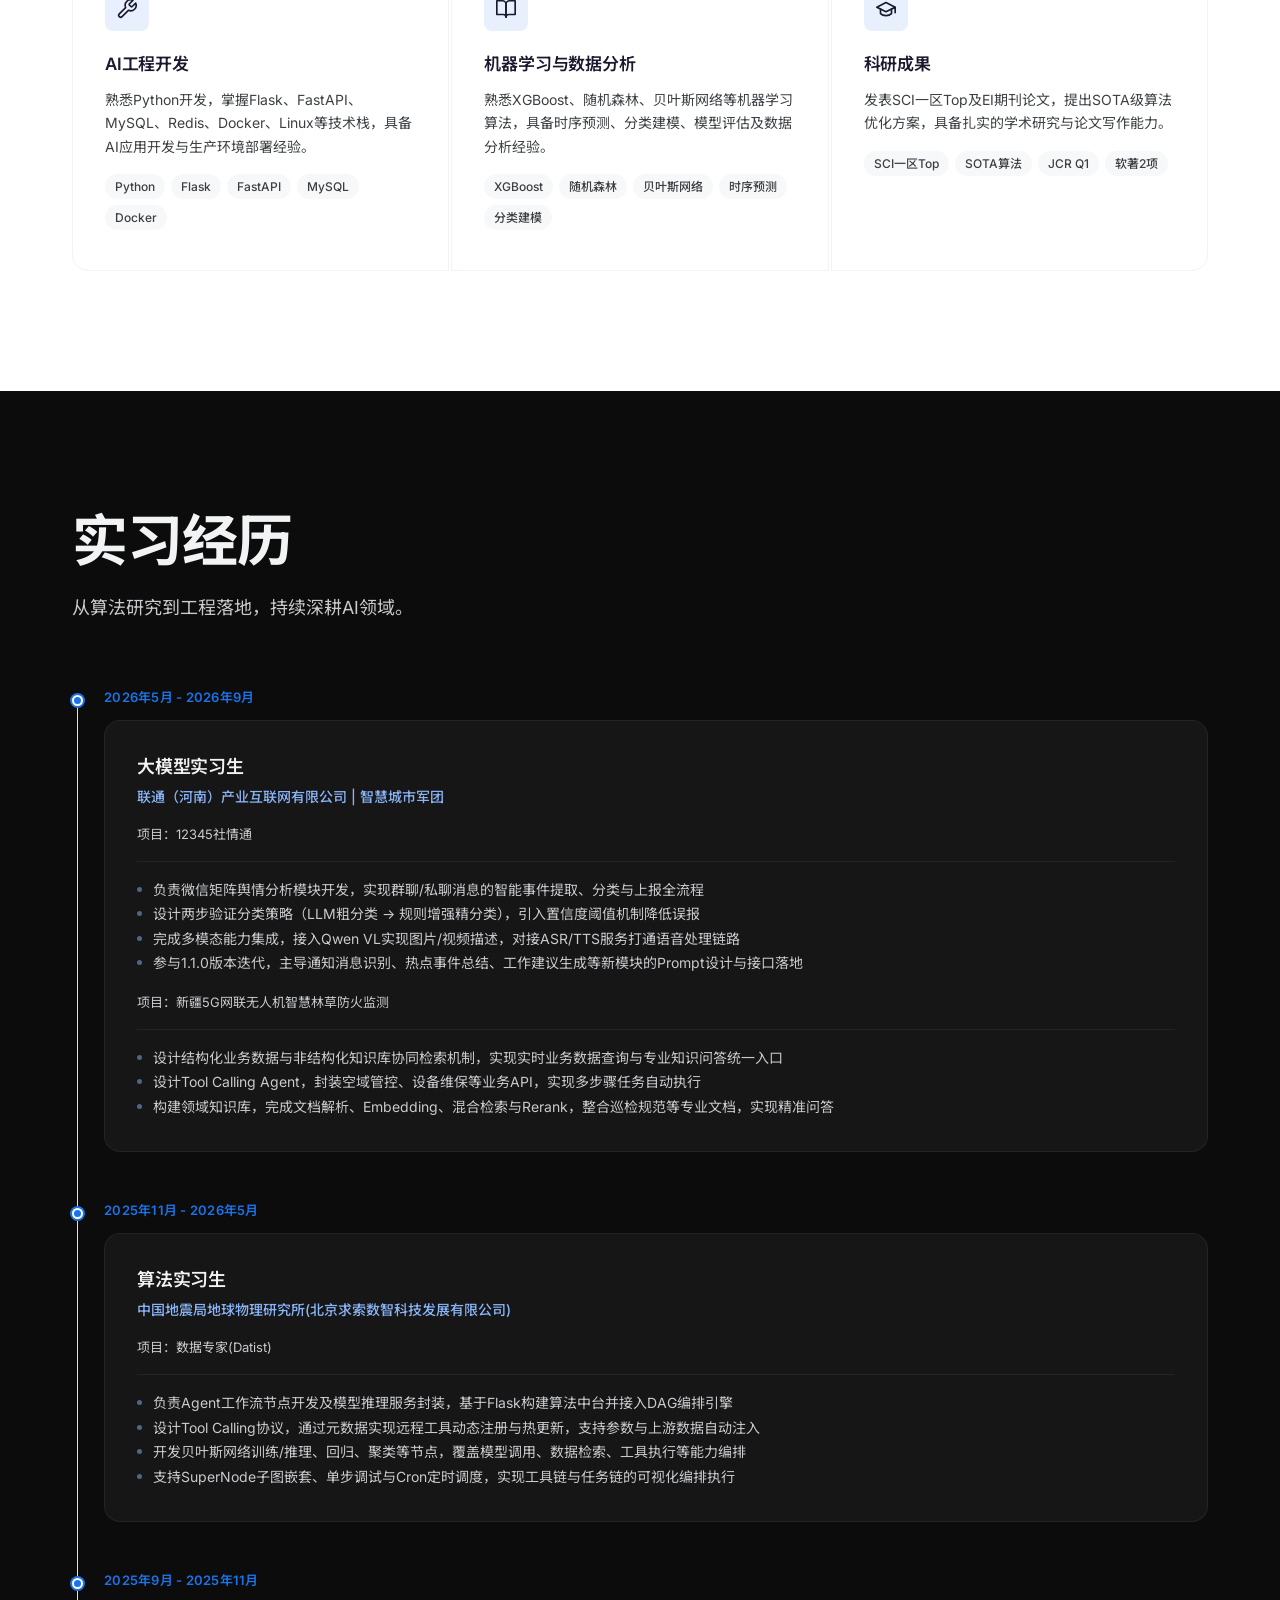
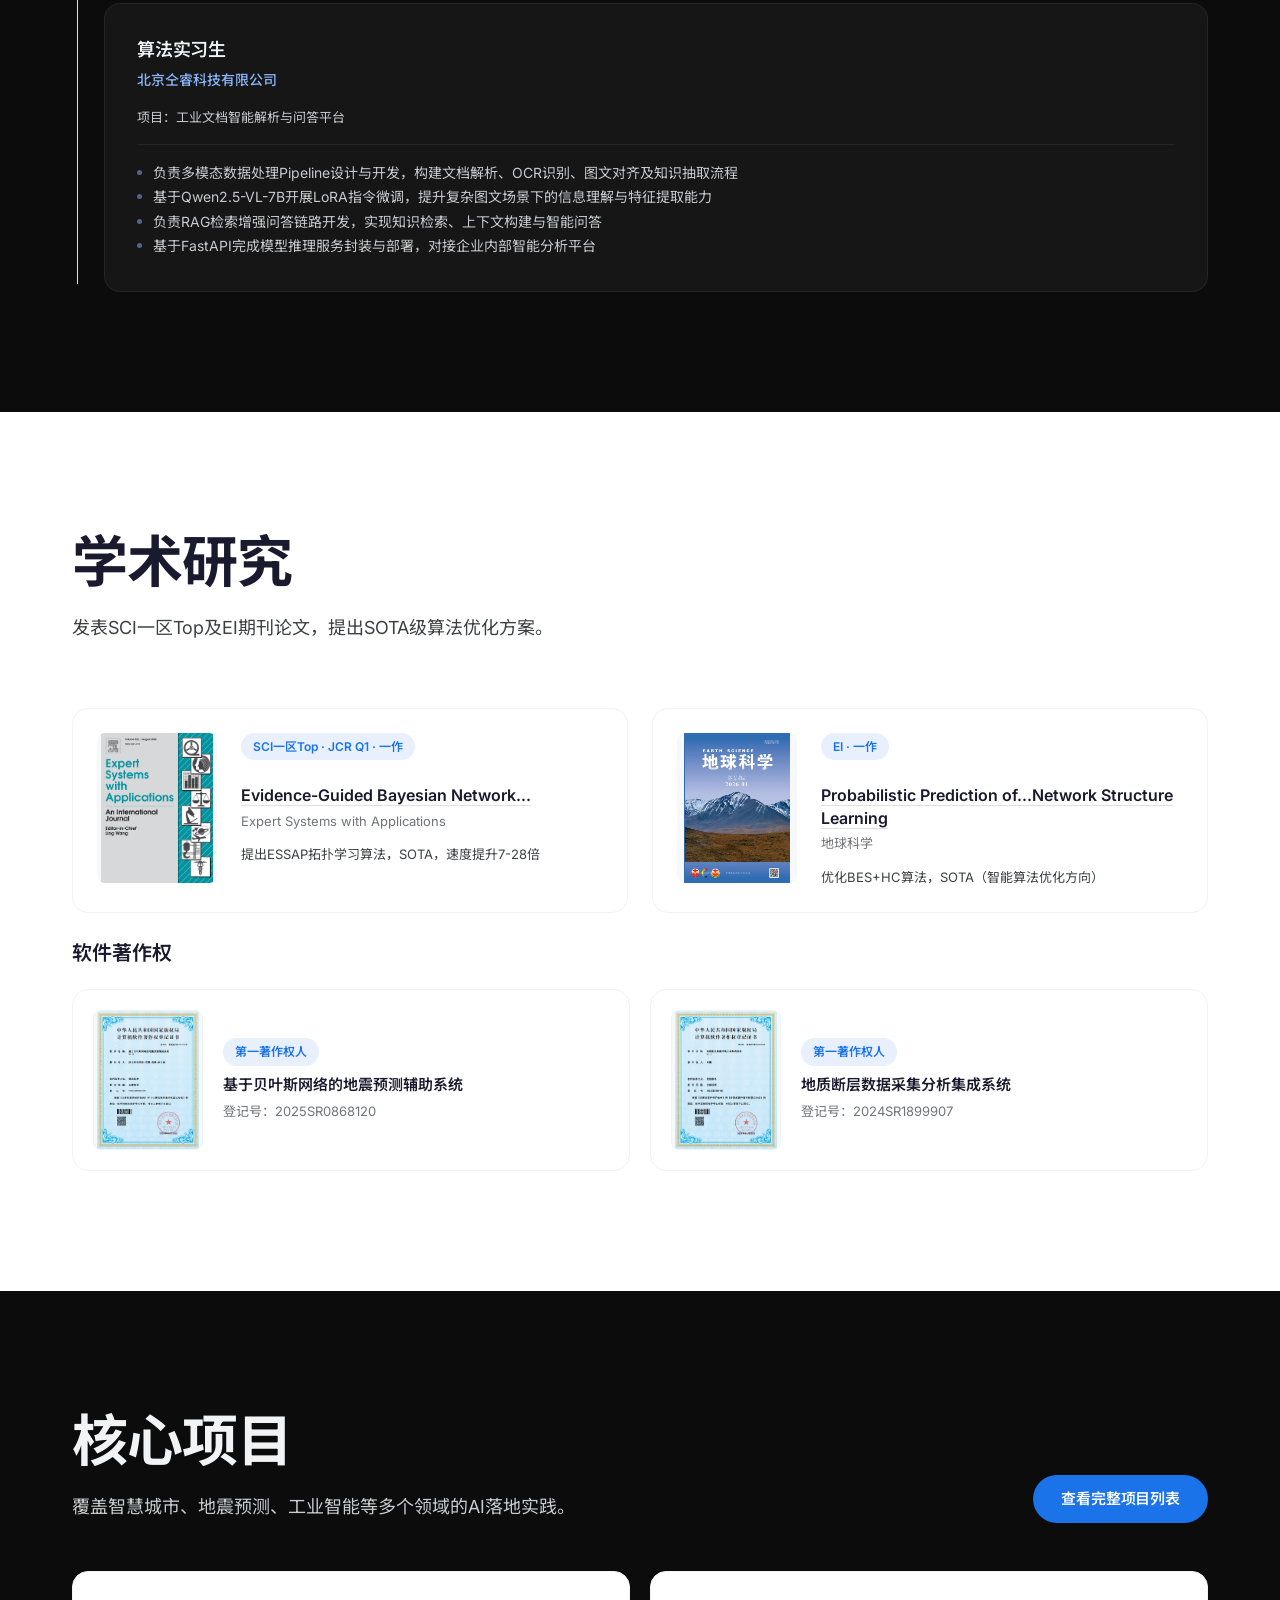
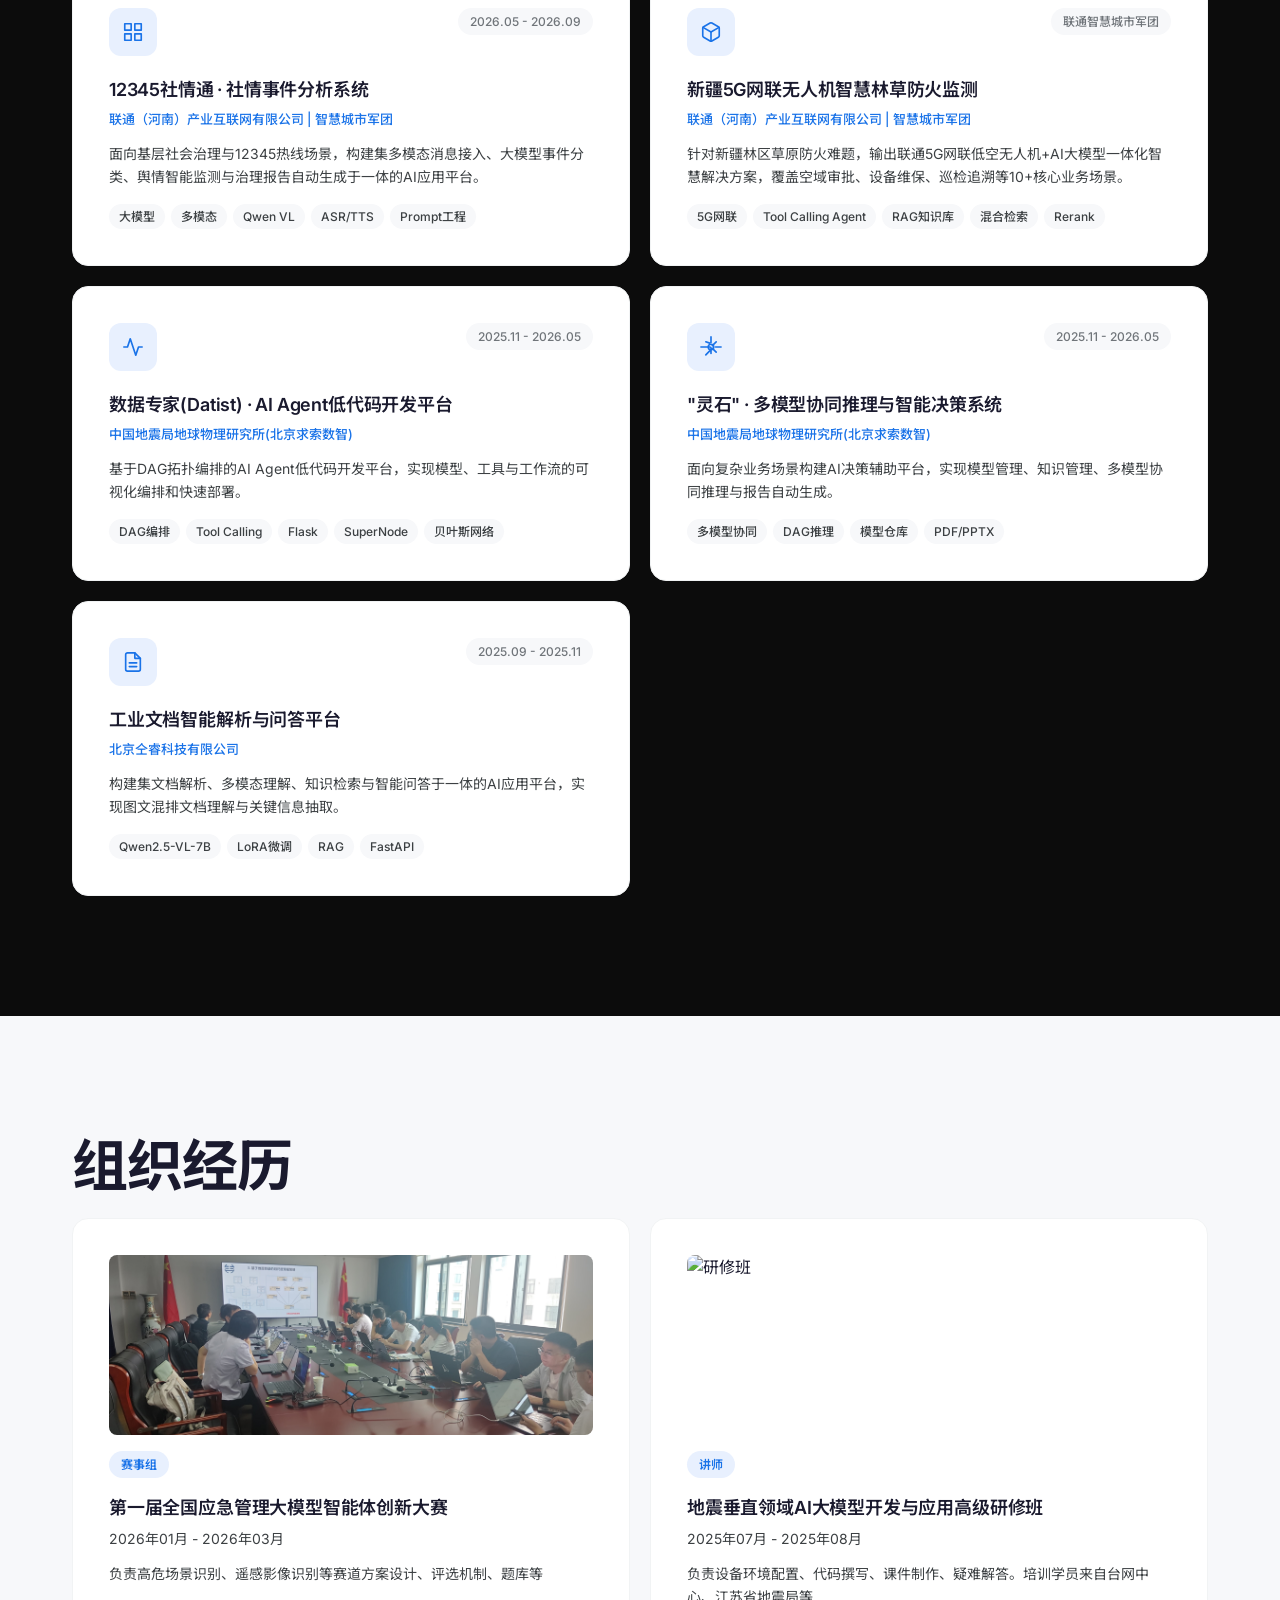
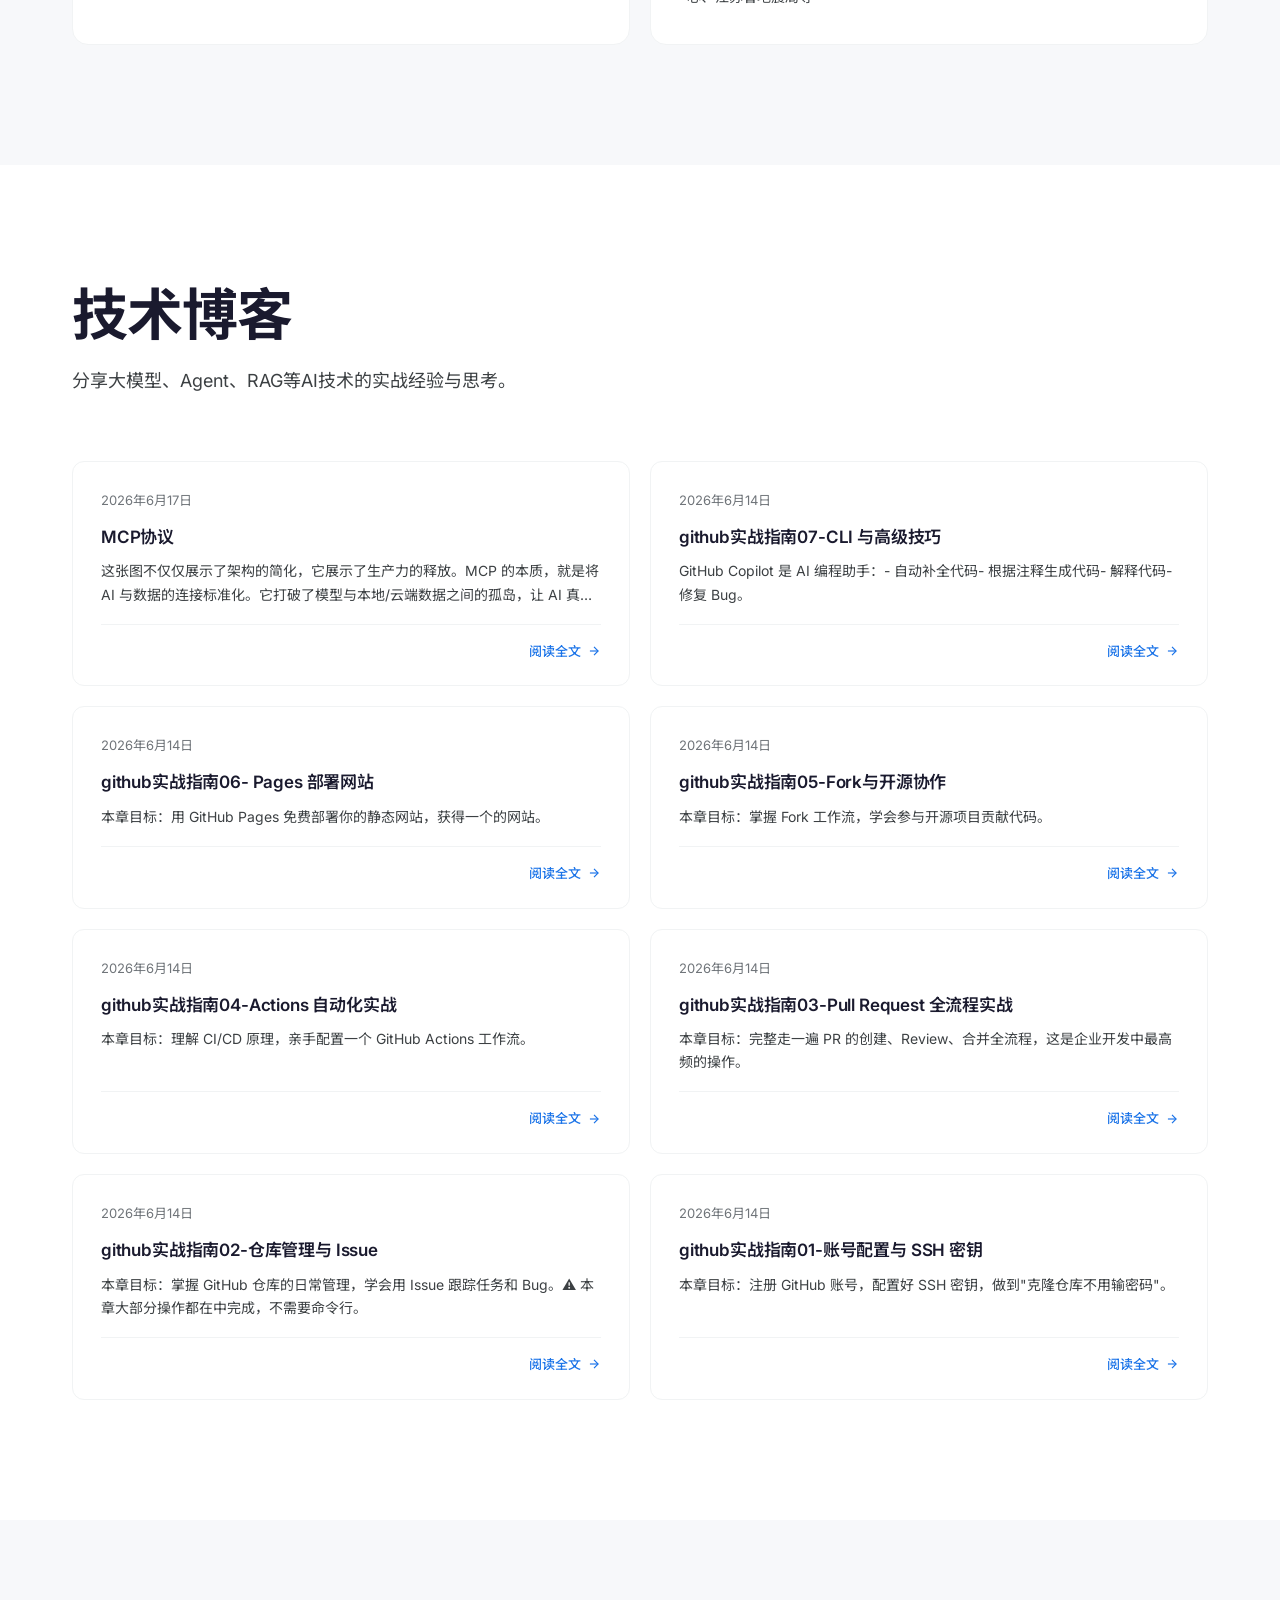
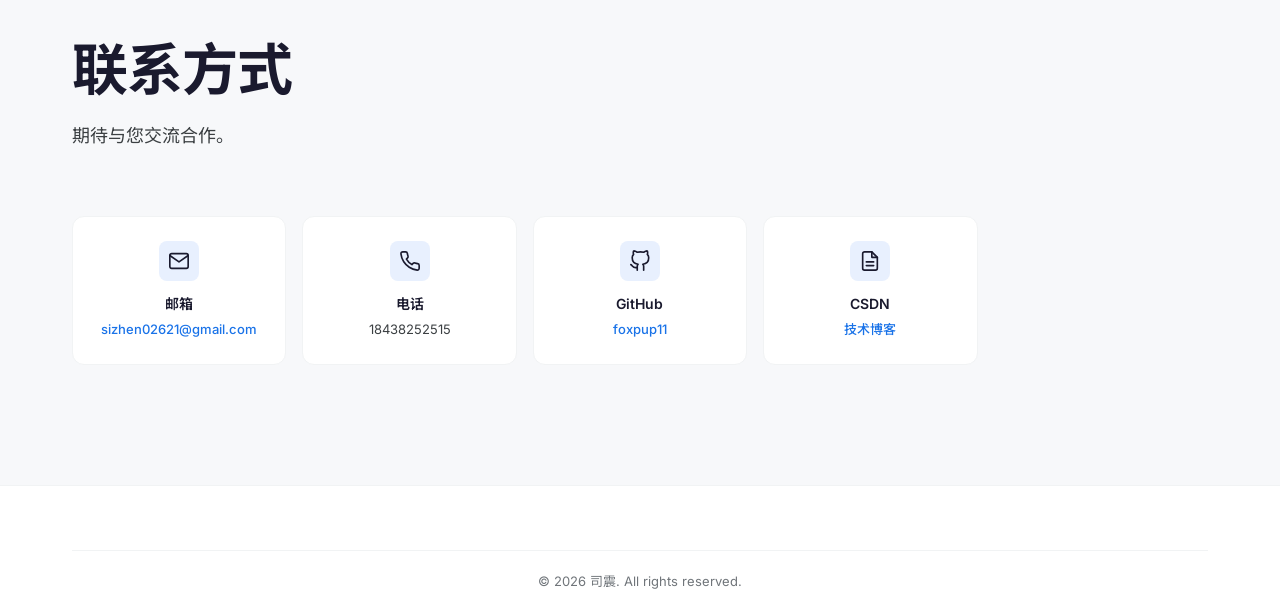
==== commit 4589a664: "添加了技术博客" ====
--- a/index.html
+++ b/index.html
@@ -24,6 +24,7 @@
         <li><a href="#experience">经历</a></li>
         <li><a href="#research">成果</a></li>
         <li><a href="#projects">项目</a></li>
+        <li><a href="#blog">博客</a></li>
         <li><a href="projects.html" class="nav-cta">项目详情</a></li>
       </ul>
       <button class="nav-toggle" aria-label="菜单"><span></span><span></span><span></span></button>
@@ -37,7 +38,7 @@
         <!-- Left: Self-intro + Photo -->
         <div class="hero-left">
           <h1 class="hero-title">司震</h1>
-          <p class="hero-role">期望方向：Agent / 大模型工程师</p>
+          <p class="hero-role">期望方向：Agent / 大模型工程师 · 北京 / 郑州</p>
           <div class="hero-photo-row">
             <img src="image/IDphoto.jpg" alt="司震" class="hero-photo" width="120" height="150" decoding="async">
             <div class="hero-bio">
@@ -322,8 +323,17 @@
     </div>
   </section>
 
+  <!-- Blog -->
+  <section class="section" id="blog">
+    <div class="container">
+      <h2 class="section-title">技术博客</h2>
+      <p class="section-desc">分享大模型、Agent、RAG等AI技术的实战经验与思考。</p>
+      <div id="blog-container" class="blog-container reveal"></div>
+    </div>
+  </section>
+
   <!-- Contact -->
-  <section class="section" id="contact">
+  <section class="section" id="contact" style="background: var(--color-bg-alt);">
     <div class="container">
       <h2 class="section-title">联系方式</h2>
       <p class="section-desc">期待与您交流合作。</p>
@@ -344,9 +354,9 @@
           <p><a href="https://github.com/foxpup11" target="_blank">foxpup11</a></p>
         </div>
         <div class="contact-card reveal">
-          <div class="icon"><svg class="icon-svg" viewBox="0 0 24 24"><path d="M21 10c0 7-9 13-9 13s-9-6-9-13a9 9 0 0 1 18 0z"/><circle cx="12" cy="10" r="3"/></svg></div>
-          <h4>所在地</h4>
-          <p>北京 / 郑州</p>
+          <div class="icon"><svg class="icon-svg" viewBox="0 0 24 24"><path d="M14 2H6a2 2 0 0 0-2 2v16a2 2 0 0 0 2 2h12a2 2 0 0 0 2-2V8z"/><polyline points="14 2 14 8 20 8"/><line x1="16" y1="13" x2="8" y2="13"/><line x1="16" y1="17" x2="8" y2="17"/></svg></div>
+          <h4>CSDN</h4>
+          <p><a href="https://blog.csdn.net/qq_51605551" target="_blank">技术博客</a></p>
         </div>
       </div>
     </div>
@@ -362,5 +372,6 @@
   </footer>
 
   <script src="js/script.js"></script>
+  <script src="js/blog.js"></script>
 </body>
 </html>
--- a/css/style.css
+++ b/css/style.css
@@ -891,15 +891,15 @@
 /* ---------- Contact ---------- */
 .contact-grid {
   display: grid;
-  grid-template-columns: repeat(4, 1fr);
+  grid-template-columns: repeat(5, 1fr);
   gap: 16px;
 }
 
 .contact-card {
-  padding: 32px 24px;
+  padding: 24px 16px;
   background: var(--color-surface);
   border: 1px solid var(--color-border-light);
-  border-radius: var(--radius-lg);
+  border-radius: var(--radius-md);
   text-align: center;
   transition: all var(--transition);
 }
@@ -910,8 +910,8 @@
 }
 
 .contact-card .icon {
-  width: 44px; height: 44px;
-  margin: 0 auto 14px;
+  width: 40px; height: 40px;
+  margin: 0 auto 12px;
   border-radius: var(--radius-sm);
   display: flex;
   align-items: center;
@@ -1200,3 +1200,157 @@
   .hero-stats { flex-direction: column; gap: 16px; }
   .contact-grid { grid-template-columns: 1fr; }
 }
+
+/* ---------- Blog Viewer (Clean Grid Style) ---------- */
+.blog-container {
+  background: transparent;
+  border: none;
+  border-radius: 0;
+  padding: 0;
+}
+
+/* Blog Grid */
+.blog-grid {
+  display: grid;
+  grid-template-columns: repeat(2, 1fr);
+  gap: 20px;
+}
+
+/* Blog Card — Apple / Google clean style */
+.blog-card {
+  display: flex;
+  flex-direction: column;
+  padding: 28px 28px 24px;
+  background: var(--color-surface);
+  border: 1px solid var(--color-border-light);
+  border-radius: var(--radius-md);
+  transition: all var(--transition);
+  color: inherit;
+  text-decoration: none;
+  position: relative;
+}
+
+.blog-card:hover {
+  border-color: var(--color-border);
+  box-shadow: var(--shadow-md);
+  transform: translateY(-2px);
+}
+
+.blog-card-header {
+  display: flex;
+  align-items: center;
+  gap: 12px;
+  margin-bottom: 14px;
+}
+
+.blog-card-tag {
+  display: inline-flex;
+  align-items: center;
+  padding: 3px 10px;
+  background: var(--color-accent-light);
+  border-radius: var(--radius-full);
+  font-size: 0.75rem;
+  font-weight: 500;
+  color: var(--color-accent);
+  white-space: nowrap;
+}
+
+.blog-card-date {
+  font-size: 0.8125rem;
+  color: var(--color-text-tertiary);
+}
+
+.blog-card-title {
+  font-size: 1.0625rem;
+  font-weight: 600;
+  color: var(--color-text);
+  margin-bottom: 10px;
+  line-height: 1.45;
+  display: -webkit-box;
+  -webkit-line-clamp: 2;
+  -webkit-box-orient: vertical;
+  overflow: hidden;
+  letter-spacing: -0.01em;
+  transition: color var(--transition);
+}
+
+.blog-card:hover .blog-card-title {
+  color: var(--color-accent);
+}
+
+.blog-card-desc {
+  font-size: 0.875rem;
+  color: var(--color-text-secondary);
+  line-height: 1.65;
+  flex: 1;
+  display: -webkit-box;
+  -webkit-line-clamp: 2;
+  -webkit-box-orient: vertical;
+  overflow: hidden;
+}
+
+.blog-card-footer {
+  display: flex;
+  align-items: center;
+  justify-content: flex-end;
+  margin-top: 18px;
+  padding-top: 16px;
+  border-top: 1px solid var(--color-border-light);
+}
+
+.blog-card-link {
+  display: inline-flex;
+  align-items: center;
+  gap: 6px;
+  font-size: 0.8125rem;
+  font-weight: 500;
+  color: var(--color-accent);
+  transition: gap var(--transition);
+}
+
+.blog-card:hover .blog-card-link {
+  gap: 10px;
+}
+
+/* Loading State */
+.blog-loading {
+  padding: 80px 48px;
+  text-align: center;
+  color: var(--color-text-tertiary);
+}
+
+.blog-spinner {
+  width: 40px;
+  height: 40px;
+  border: 3px solid var(--color-border-light);
+  border-top-color: var(--color-accent);
+  border-radius: 50%;
+  animation: blog-spin 0.8s linear infinite;
+  margin: 0 auto 20px;
+}
+
+@keyframes blog-spin {
+  to { transform: rotate(360deg); }
+}
+
+/* Empty State */
+.blog-empty {
+  padding: 80px 48px;
+  text-align: center;
+  color: var(--color-text-tertiary);
+}
+
+.blog-empty svg {
+  margin: 0 auto 20px;
+  opacity: 0.4;
+}
+
+.blog-empty p {
+  margin-bottom: 20px;
+  font-size: 0.9375rem;
+}
+
+/* Responsive */
+@media (max-width: 768px) {
+  .blog-grid { grid-template-columns: 1fr; }
+}
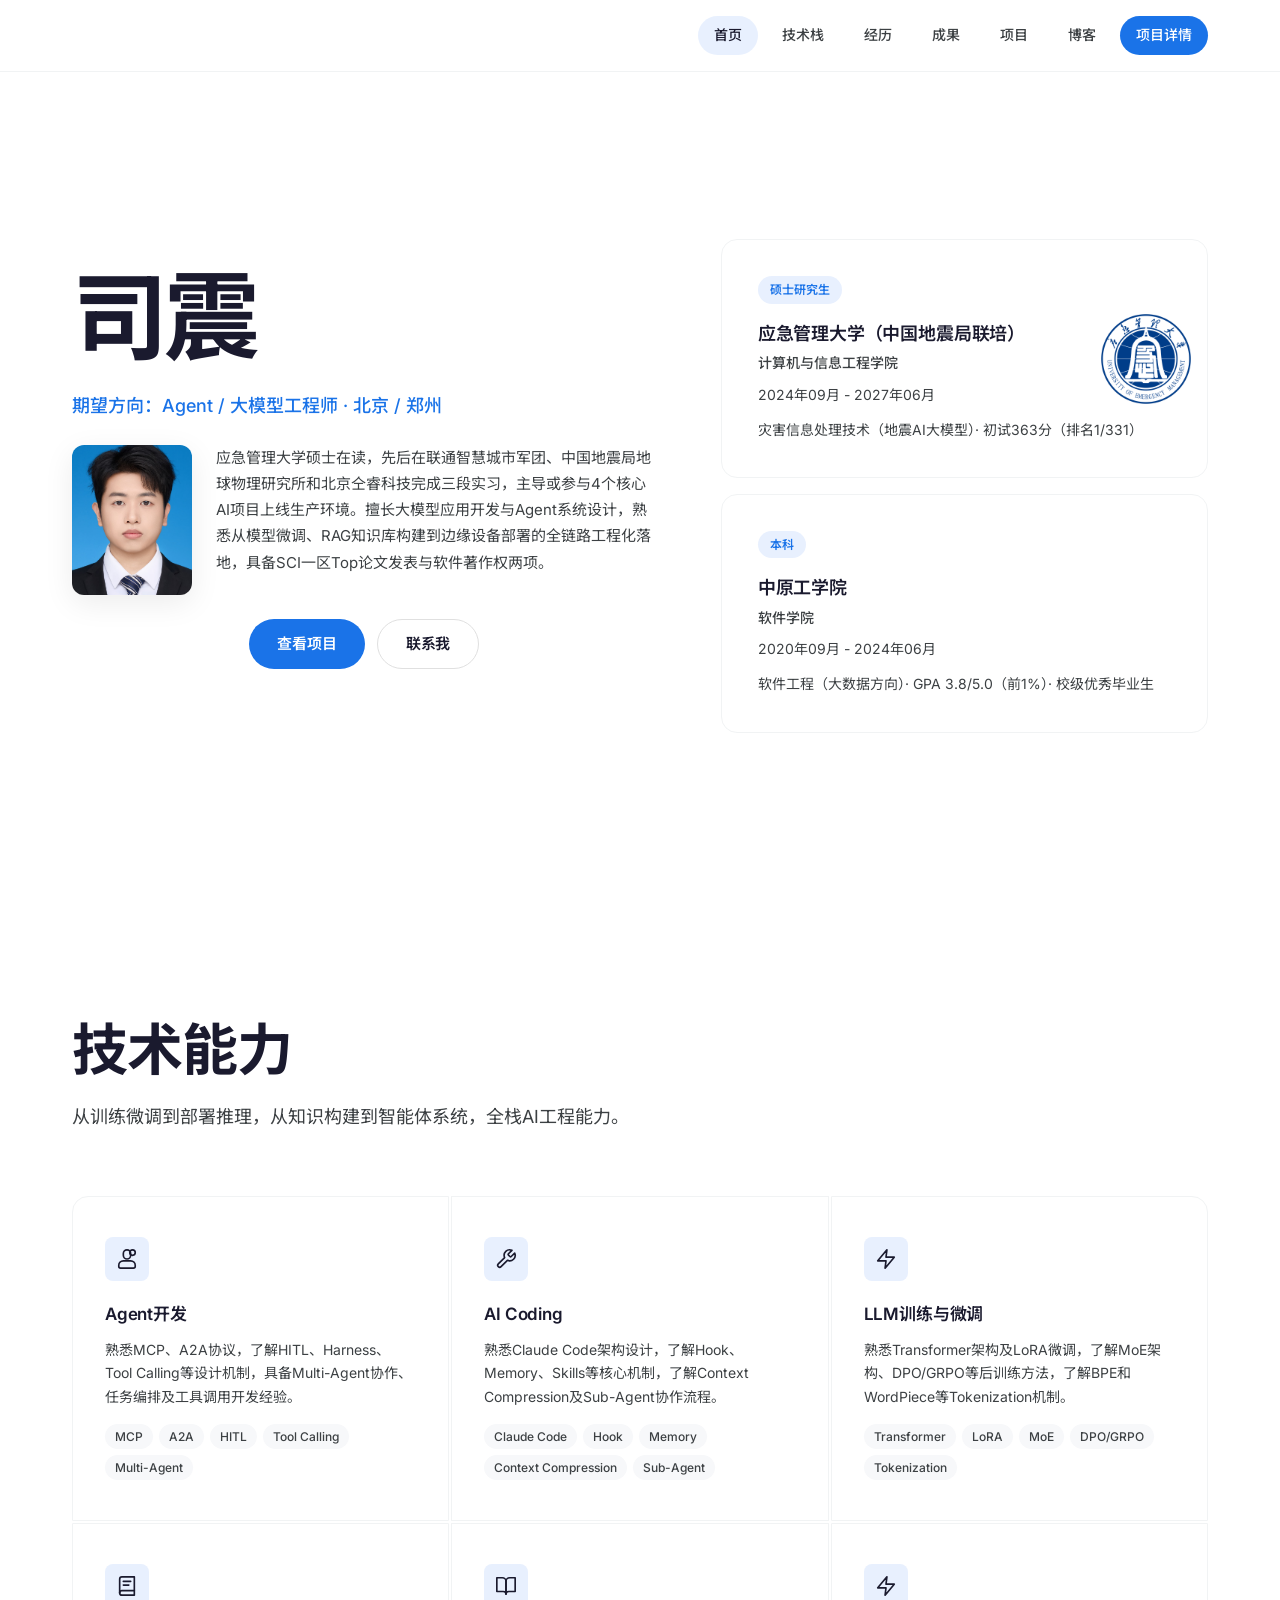
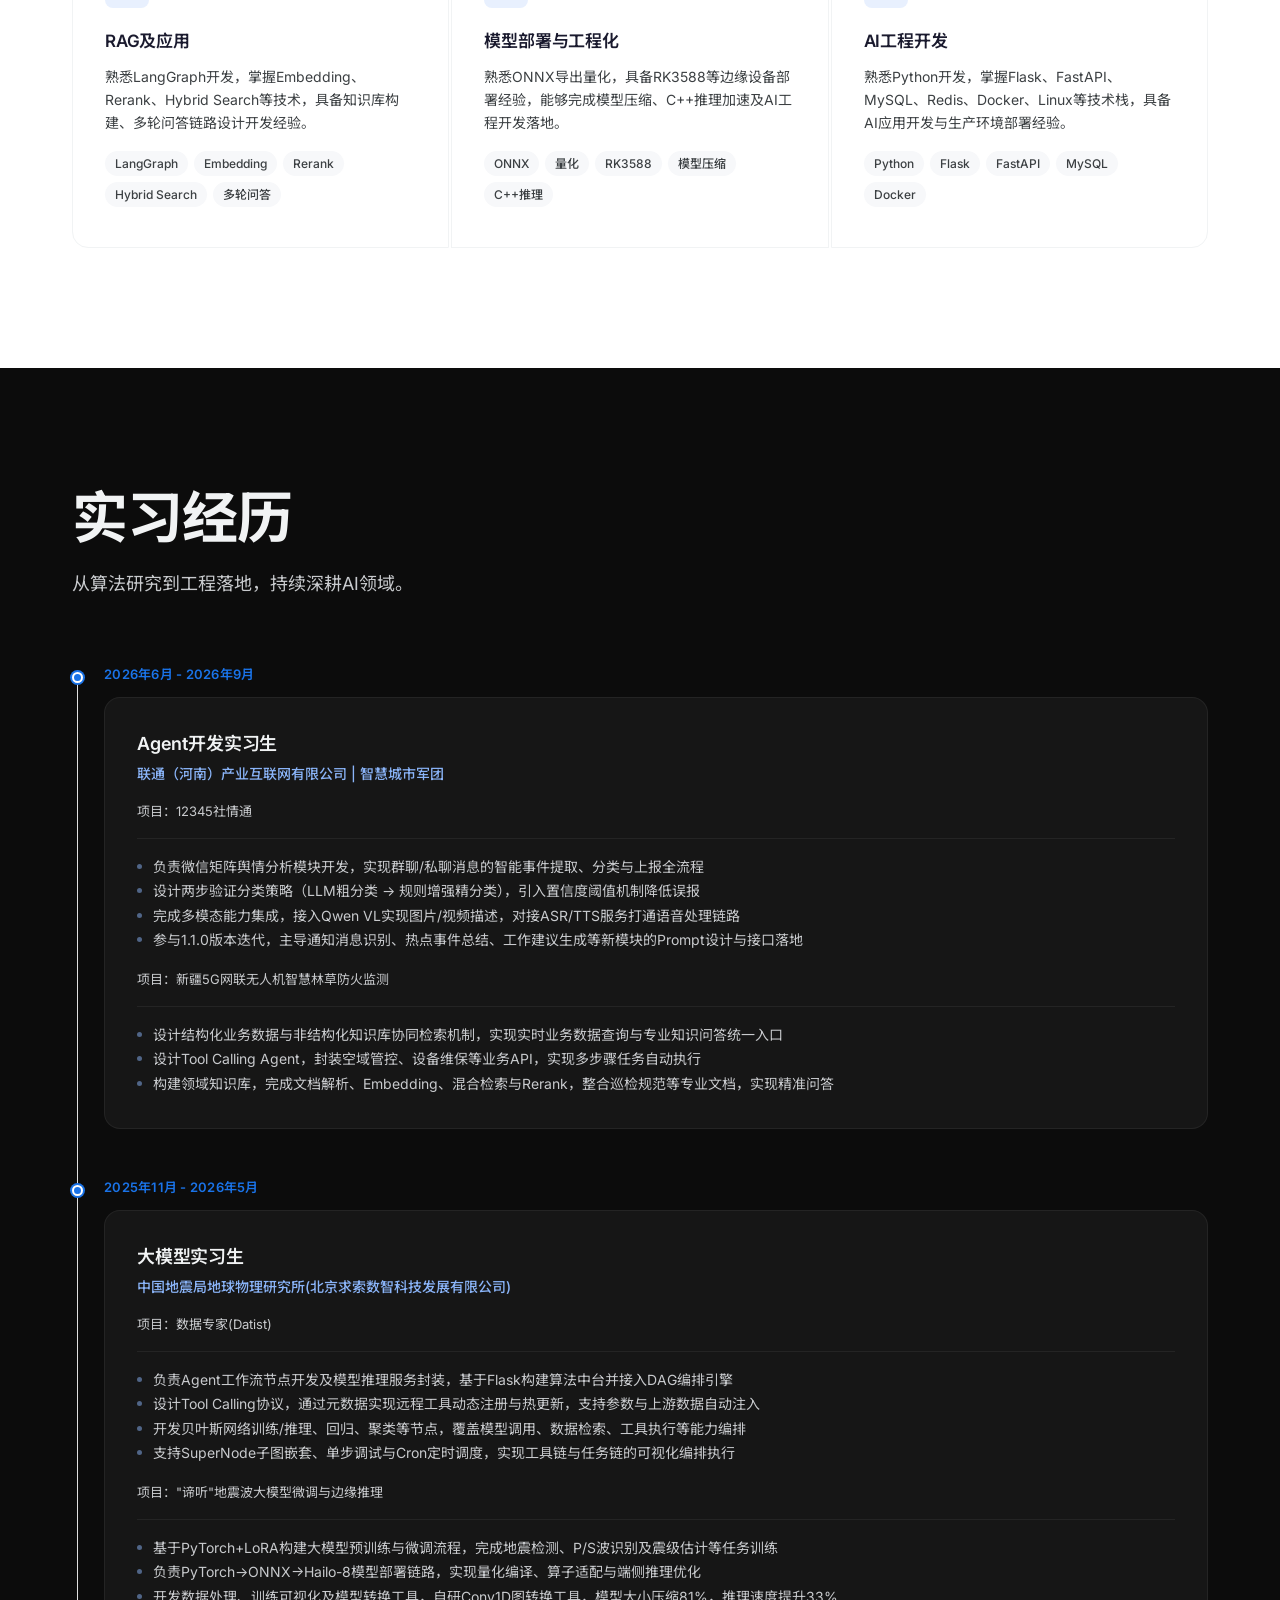
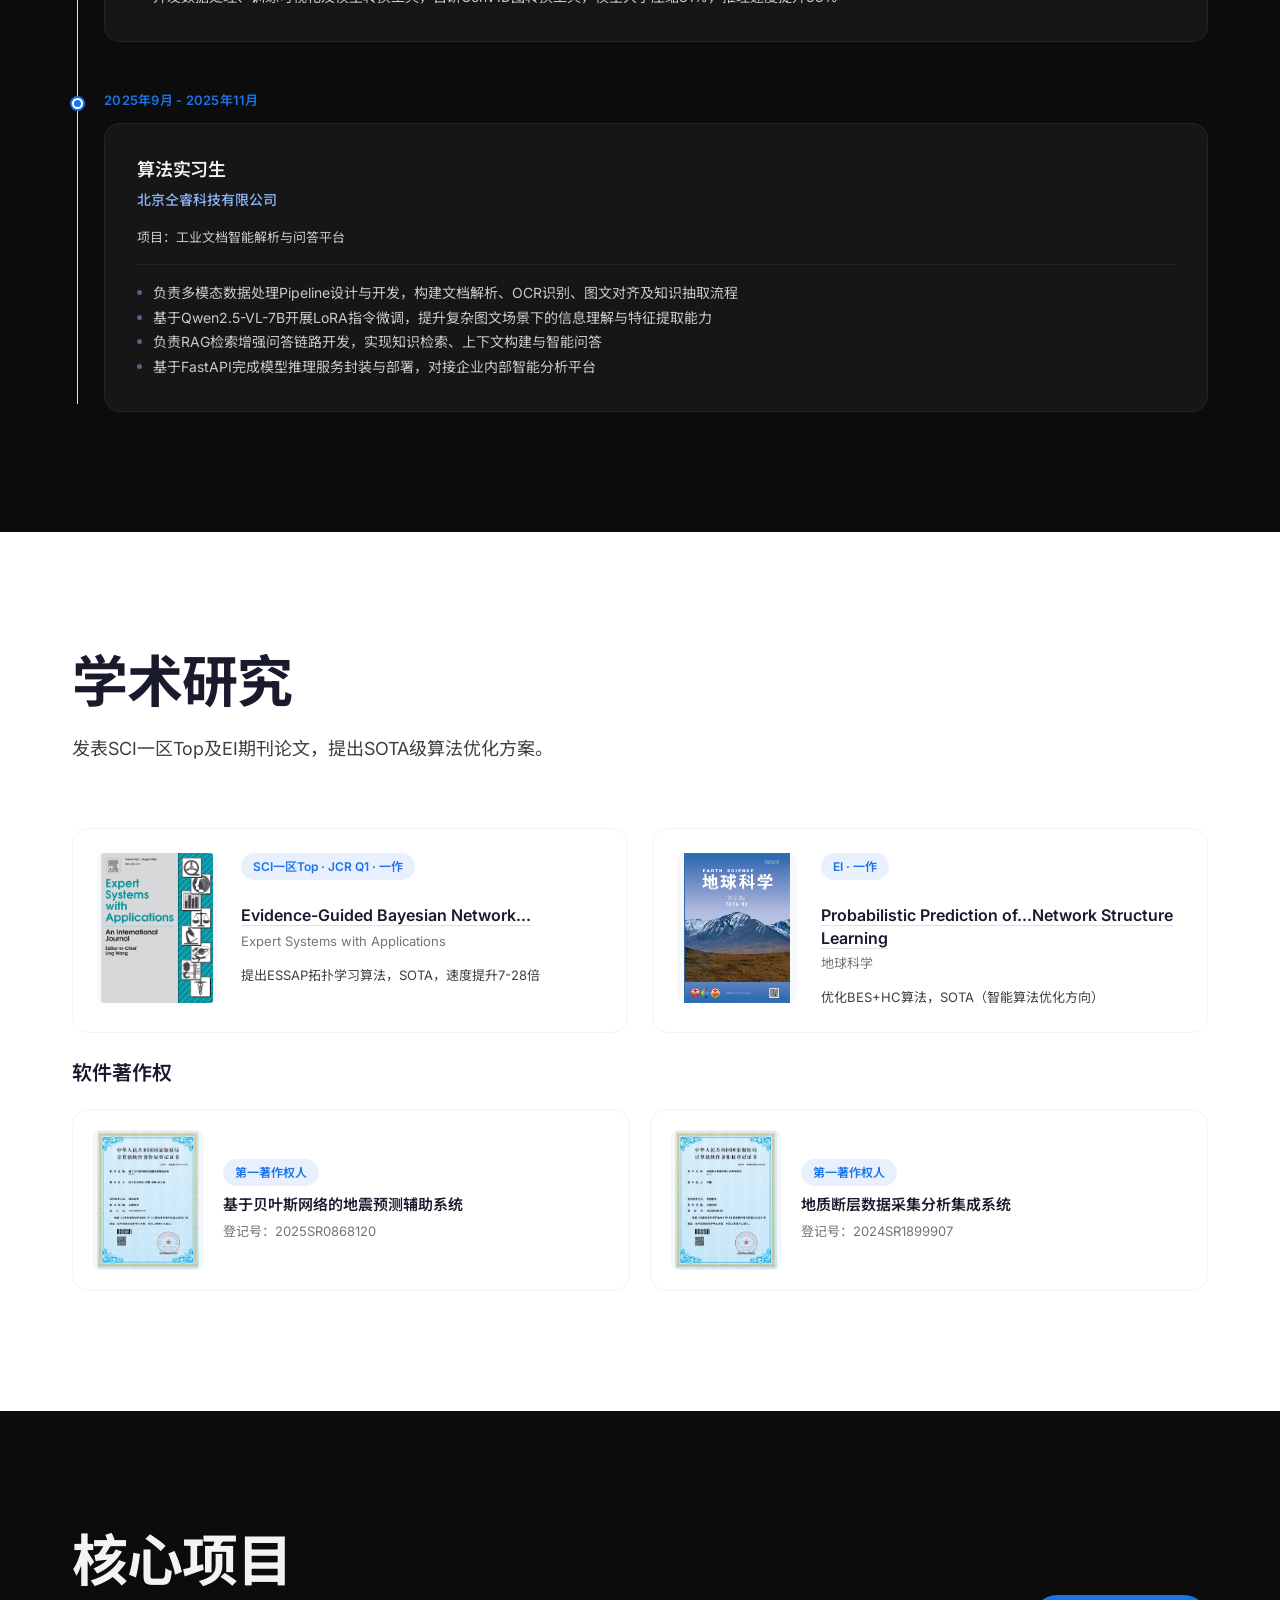
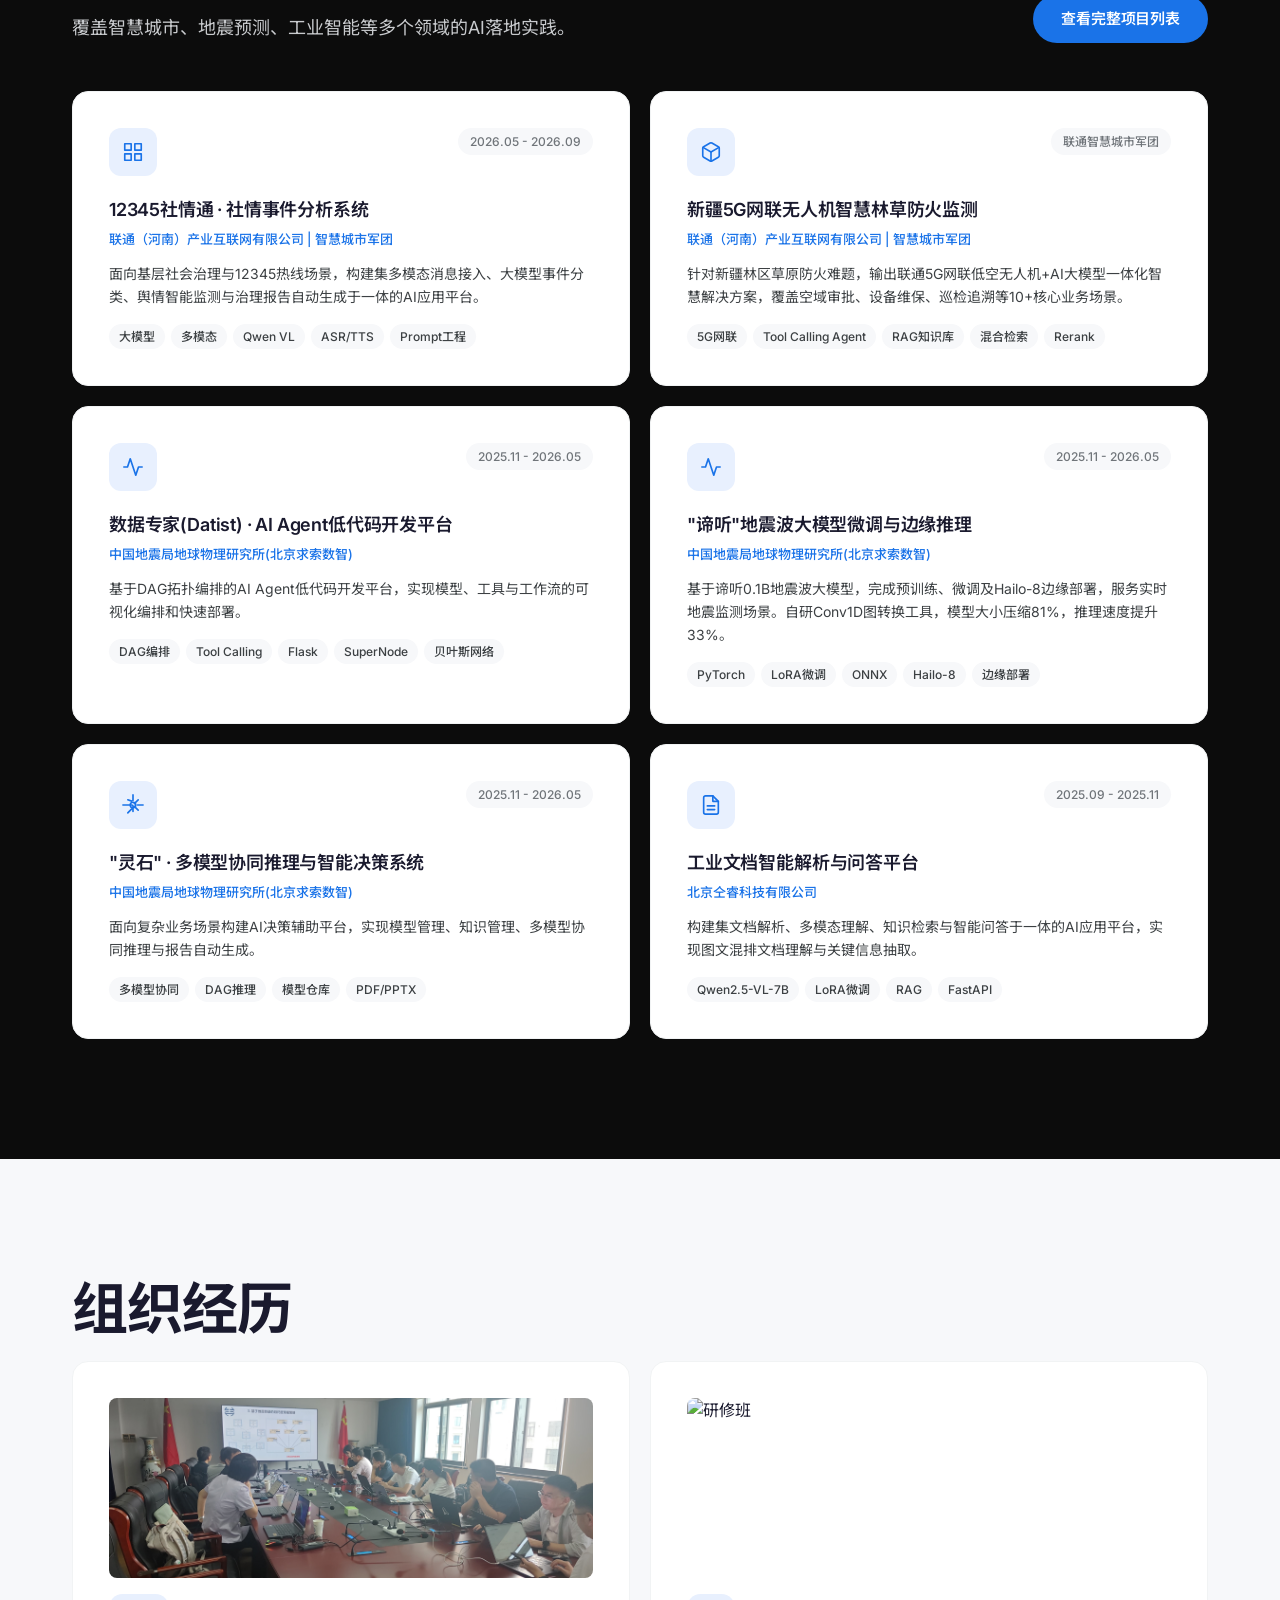
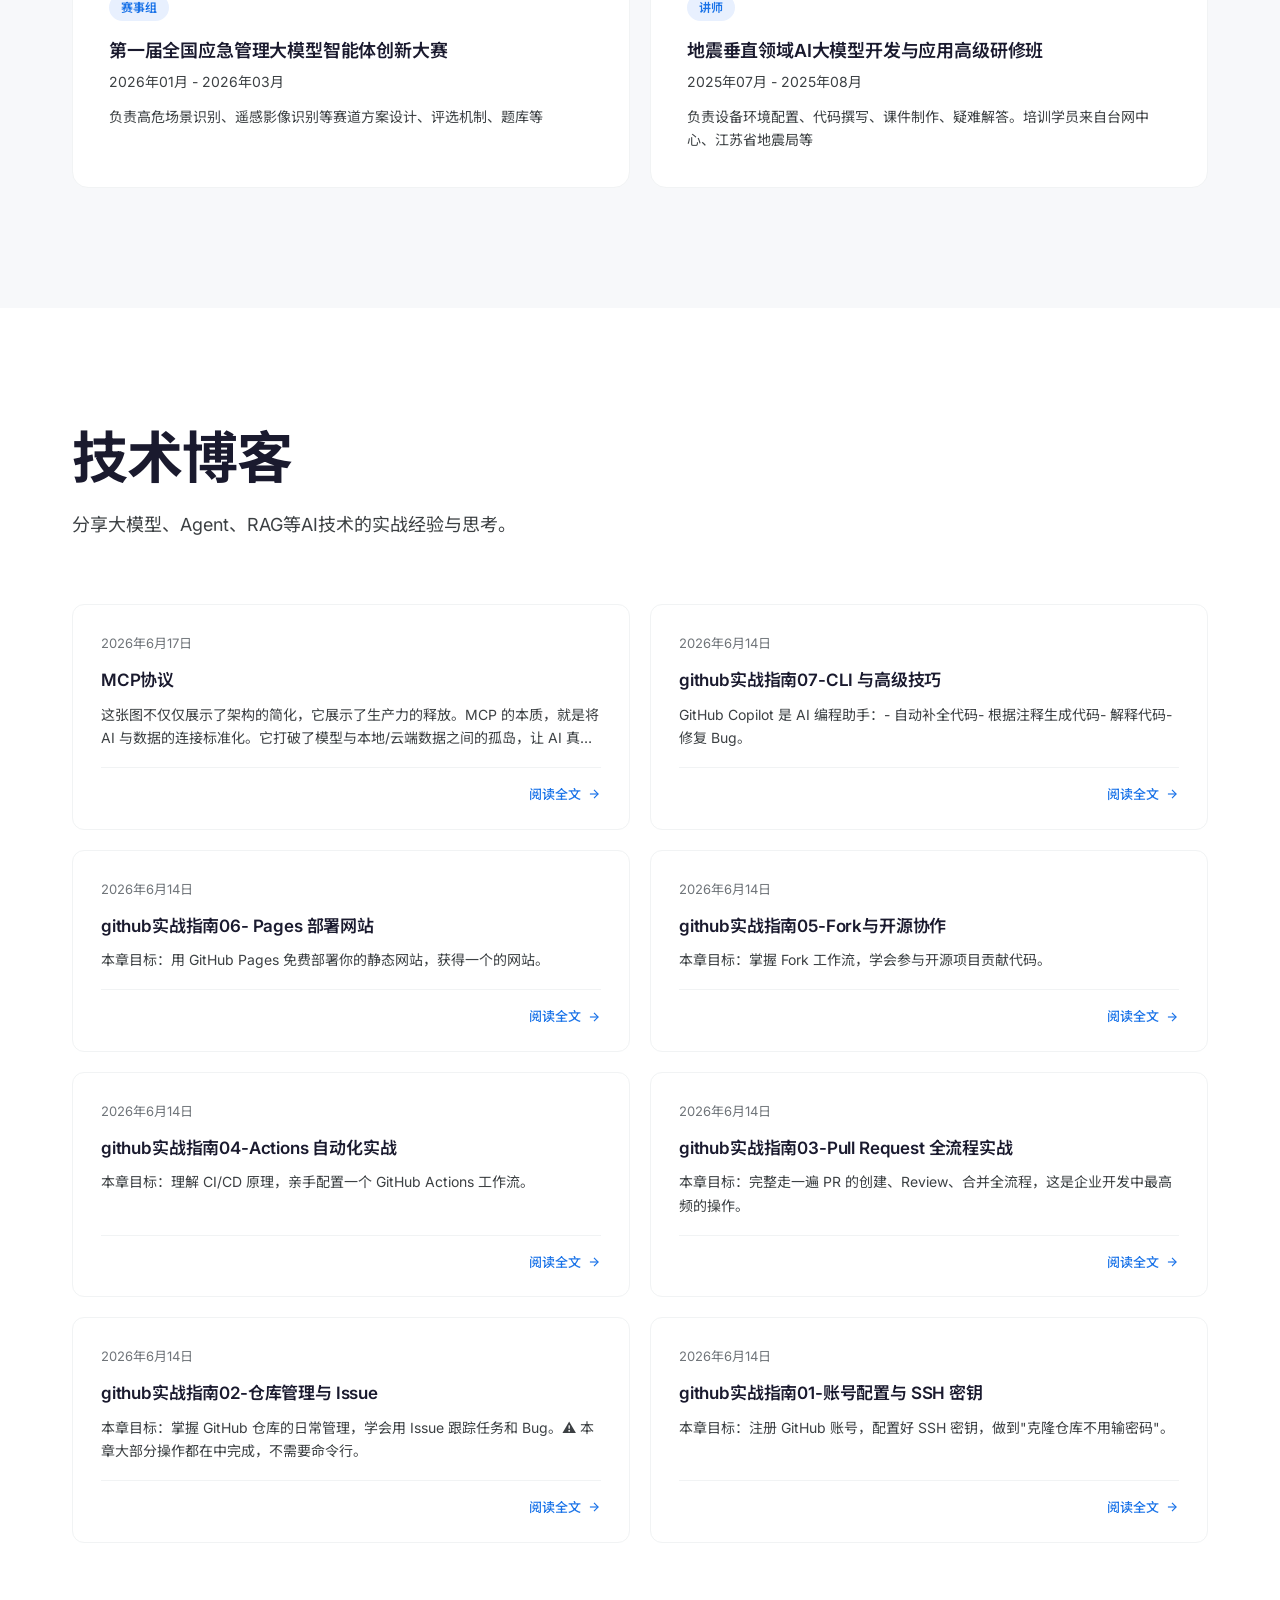
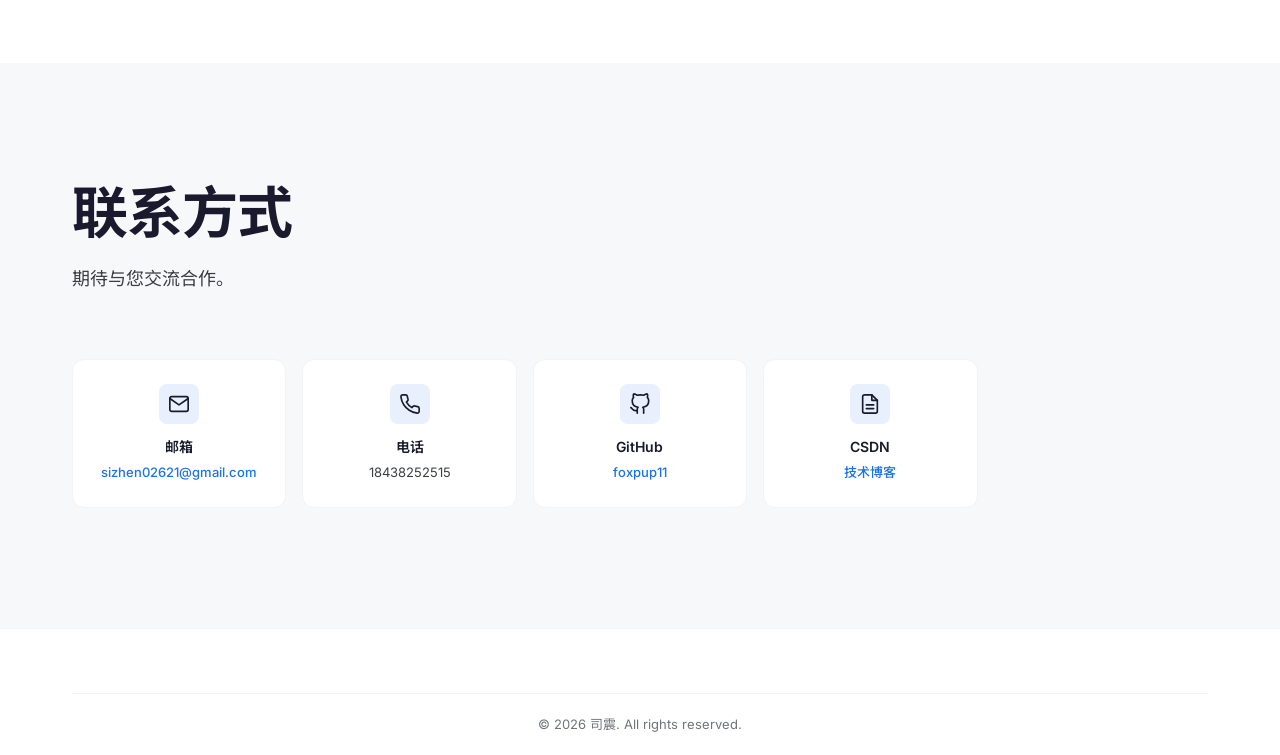
==== commit 4aa7a230: "更新网站：修改标题、技术栈、实习项目及谛听项目" ====
--- a/index.html
+++ b/index.html
@@ -3,7 +3,7 @@
 <head>
   <meta charset="UTF-8">
   <meta name="viewport" content="width=device-width, initial-scale=1.0">
-  <title>司震 - AI工程师 | 个人主页</title>
+  <title>司震-个人主页</title>
   <meta name="description" content="司震 - 大模型与Agent开发工程师，专注于RAG、多模态AI与智能体系统开发">
   <link rel="preconnect" href="https://fonts.googleapis.com">
   <link rel="preconnect" href="https://fonts.gstatic.com" crossorigin>
@@ -81,39 +81,39 @@
       <div class="skills-grid">
         <div class="skill-card reveal">
           <div class="skill-icon"><svg class="icon-svg" viewBox="0 0 24 24"><path d="M12 2a4 4 0 0 1 4 4v2a4 4 0 0 1-8 0V6a4 4 0 0 1 4-4z"/><path d="M16 14H8a5 5 0 0 0-5 5v1a2 2 0 0 0 2 2h14a2 2 0 0 0 2-2v-1a5 5 0 0 0-5-5z"/><circle cx="18" cy="5" r="3"/></svg></div>
-          <h3>大模型与Agent开发</h3>
-          <p>熟悉Transformer架构、LoRA/PEFT微调流程，具备LangGraph工作流编排与Agent开发经验，能完成Tool Calling、Function Calling及复杂业务流程自动化设计。</p>
-          <div class="skill-tags"><span class="skill-tag">Transformer</span><span class="skill-tag">LoRA/PEFT</span><span class="skill-tag">LangGraph</span><span class="skill-tag">Tool Calling</span><span class="skill-tag">Function Calling</span></div>
+          <h3>Agent开发</h3>
+          <p>熟悉MCP、A2A协议，了解HITL、Harness、Tool Calling等设计机制，具备Multi-Agent协作、任务编排及工具调用开发经验。</p>
+          <div class="skill-tags"><span class="skill-tag">MCP</span><span class="skill-tag">A2A</span><span class="skill-tag">HITL</span><span class="skill-tag">Tool Calling</span><span class="skill-tag">Multi-Agent</span></div>
+        </div>
+        <div class="skill-card reveal">
+          <div class="skill-icon"><svg class="icon-svg" viewBox="0 0 24 24"><path d="M14.7 6.3a1 1 0 0 0 0 1.4l1.6 1.6a1 1 0 0 0 1.4 0l3.77-3.77a6 6 0 0 1-7.94 7.94l-6.91 6.91a2.12 2.12 0 0 1-3-3l6.91-6.91a6 6 0 0 1 7.94-7.94l-3.76 3.76z"/></svg></div>
+          <h3>AI Coding</h3>
+          <p>熟悉Claude Code架构设计，了解Hook、Memory、Skills等核心机制，了解Context Compression及Sub-Agent协作流程。</p>
+          <div class="skill-tags"><span class="skill-tag">Claude Code</span><span class="skill-tag">Hook</span><span class="skill-tag">Memory</span><span class="skill-tag">Context Compression</span><span class="skill-tag">Sub-Agent</span></div>
+        </div>
+        <div class="skill-card reveal">
+          <div class="skill-icon"><svg class="icon-svg" viewBox="0 0 24 24"><polygon points="13 2 3 14 12 14 11 22 21 10 12 10 13 2"/></svg></div>
+          <h3>LLM训练与微调</h3>
+          <p>熟悉Transformer架构及LoRA微调，了解MoE架构、DPO/GRPO等后训练方法，了解BPE和WordPiece等Tokenization机制。</p>
+          <div class="skill-tags"><span class="skill-tag">Transformer</span><span class="skill-tag">LoRA</span><span class="skill-tag">MoE</span><span class="skill-tag">DPO/GRPO</span><span class="skill-tag">Tokenization</span></div>
         </div>
         <div class="skill-card reveal">
           <div class="skill-icon"><svg class="icon-svg" viewBox="0 0 24 24"><path d="M4 19.5A2.5 2.5 0 0 1 6.5 17H20"/><path d="M6.5 2H20v20H6.5A2.5 2.5 0 0 1 4 19.5v-15A2.5 2.5 0 0 1 6.5 2z"/><line x1="8" y1="7" x2="16" y2="7"/><line x1="8" y1="11" x2="14" y2="11"/></svg></div>
-          <h3>RAG与知识库</h3>
-          <p>熟悉Embedding、向量检索、Rerank及混合检索策略，具备知识库构建、问答链路设计与多模态RAG开发经验。</p>
-          <div class="skill-tags"><span class="skill-tag">Embedding</span><span class="skill-tag">向量检索</span><span class="skill-tag">Rerank</span><span class="skill-tag">混合检索</span><span class="skill-tag">多模态RAG</span></div>
+          <h3>RAG及应用</h3>
+          <p>熟悉LangGraph开发，掌握Embedding、Rerank、Hybrid Search等技术，具备知识库构建、多轮问答链路设计开发经验。</p>
+          <div class="skill-tags"><span class="skill-tag">LangGraph</span><span class="skill-tag">Embedding</span><span class="skill-tag">Rerank</span><span class="skill-tag">Hybrid Search</span><span class="skill-tag">多轮问答</span></div>
+        </div>
+        <div class="skill-card reveal">
+          <div class="skill-icon"><svg class="icon-svg" viewBox="0 0 24 24"><path d="M2 3h6a4 4 0 0 1 4 4v14a3 3 0 0 0-3-3H2z"/><path d="M22 3h-6a4 4 0 0 0-4 4v14a3 3 0 0 1 3-3h7z"/></svg></div>
+          <h3>模型部署与工程化</h3>
+          <p>熟悉ONNX导出量化，具备RK3588等边缘设备部署经验，能够完成模型压缩、C++推理加速及AI工程开发落地。</p>
+          <div class="skill-tags"><span class="skill-tag">ONNX</span><span class="skill-tag">量化</span><span class="skill-tag">RK3588</span><span class="skill-tag">模型压缩</span><span class="skill-tag">C++推理</span></div>
         </div>
         <div class="skill-card reveal">
           <div class="skill-icon"><svg class="icon-svg" viewBox="0 0 24 24"><polygon points="13 2 3 14 12 14 11 22 21 10 12 10 13 2"/></svg></div>
-          <h3>模型服务与推理优化</h3>
-          <p>熟悉ONNX模型导出及量化流程，具备Hailo-8、RK3588等边缘设备部署经验，能够完成模型压缩、推理加速与服务化部署。</p>
-          <div class="skill-tags"><span class="skill-tag">ONNX</span><span class="skill-tag">量化</span><span class="skill-tag">Hailo-8</span><span class="skill-tag">RK3588</span><span class="skill-tag">边缘部署</span></div>
-        </div>
-        <div class="skill-card reveal">
-          <div class="skill-icon"><svg class="icon-svg" viewBox="0 0 24 24"><path d="M14.7 6.3a1 1 0 0 0 0 1.4l1.6 1.6a1 1 0 0 0 1.4 0l3.77-3.77a6 6 0 0 1-7.94 7.94l-6.91 6.91a2.12 2.12 0 0 1-3-3l6.91-6.91a6 6 0 0 1 7.94-7.94l-3.76 3.76z"/></svg></div>
           <h3>AI工程开发</h3>
           <p>熟悉Python开发，掌握Flask、FastAPI、MySQL、Redis、Docker、Linux等技术栈，具备AI应用开发与生产环境部署经验。</p>
           <div class="skill-tags"><span class="skill-tag">Python</span><span class="skill-tag">Flask</span><span class="skill-tag">FastAPI</span><span class="skill-tag">MySQL</span><span class="skill-tag">Docker</span></div>
-        </div>
-        <div class="skill-card reveal">
-          <div class="skill-icon"><svg class="icon-svg" viewBox="0 0 24 24"><path d="M2 3h6a4 4 0 0 1 4 4v14a3 3 0 0 0-3-3H2z"/><path d="M22 3h-6a4 4 0 0 0-4 4v14a3 3 0 0 1 3-3h7z"/></svg></div>
-          <h3>机器学习与数据分析</h3>
-          <p>熟悉XGBoost、随机森林、贝叶斯网络等机器学习算法，具备时序预测、分类建模、模型评估及数据分析经验。</p>
-          <div class="skill-tags"><span class="skill-tag">XGBoost</span><span class="skill-tag">随机森林</span><span class="skill-tag">贝叶斯网络</span><span class="skill-tag">时序预测</span><span class="skill-tag">分类建模</span></div>
-        </div>
-        <div class="skill-card reveal">
-          <div class="skill-icon"><svg class="icon-svg" viewBox="0 0 24 24"><path d="M22 10v6M2 10l10-5 10 5-10 5z"/><path d="M6 12v5c3 3 9 3 12 0v-5"/></svg></div>
-          <h3>科研成果</h3>
-          <p>发表SCI一区Top及EI期刊论文，提出SOTA级算法优化方案，具备扎实的学术研究与论文写作能力。</p>
-          <div class="skill-tags"><span class="skill-tag">SCI一区Top</span><span class="skill-tag">SOTA算法</span><span class="skill-tag">JCR Q1</span><span class="skill-tag">软著2项</span></div>
         </div>
       </div>
     </div>
@@ -127,9 +127,9 @@
       <div class="timeline">
         <div class="timeline-item reveal">
           <div class="timeline-dot"></div>
-          <div class="timeline-date">2026年5月 - 2026年9月</div>
+          <div class="timeline-date">2026年6月 - 2026年9月</div>
           <div class="timeline-card">
-            <h3>大模型实习生</h3>
+            <h3>Agent开发实习生</h3>
             <h4>联通（河南）产业互联网有限公司 | 智慧城市军团</h4>
             <p class="project-label">项目：12345社情通</p>
             <ul>
@@ -150,7 +150,7 @@
           <div class="timeline-dot"></div>
           <div class="timeline-date">2025年11月 - 2026年5月</div>
           <div class="timeline-card">
-            <h3>算法实习生</h3>
+            <h3>大模型实习生</h3>
             <h4>中国地震局地球物理研究所(北京求索数智科技发展有限公司)</h4>
             <p class="project-label">项目：数据专家(Datist)</p>
             <ul>
@@ -158,6 +158,12 @@
               <li>设计Tool Calling协议，通过元数据实现远程工具动态注册与热更新，支持参数与上游数据自动注入</li>
               <li>开发贝叶斯网络训练/推理、回归、聚类等节点，覆盖模型调用、数据检索、工具执行等能力编排</li>
               <li>支持SuperNode子图嵌套、单步调试与Cron定时调度，实现工具链与任务链的可视化编排执行</li>
+            </ul>
+            <p class="project-label" style="margin-top: 16px;">项目："谛听"地震波大模型微调与边缘推理</p>
+            <ul>
+              <li>基于PyTorch+LoRA构建大模型预训练与微调流程，完成地震检测、P/S波识别及震级估计等任务训练</li>
+              <li>负责PyTorch→ONNX→Hailo-8模型部署链路，实现量化编译、算子适配与端侧推理优化</li>
+              <li>开发数据处理、训练可视化及模型转换工具，自研Conv1D图转换工具，模型大小压缩81%，推理速度提升33%</li>
             </ul>
           </div>
         </div>
@@ -278,6 +284,16 @@
         </div>
         <div class="project-card reveal">
           <div class="project-top">
+            <div class="project-icon"><svg class="icon-svg" viewBox="0 0 24 24"><polyline points="22 12 18 12 15 21 9 3 6 12 2 12"/></svg></div>
+            <span class="project-period">2025.11 - 2026.05</span>
+          </div>
+          <h3>"谛听"地震波大模型微调与边缘推理</h3>
+          <p class="project-company">中国地震局地球物理研究所(北京求索数智)</p>
+          <p>基于谛听0.1B地震波大模型，完成预训练、微调及Hailo-8边缘部署，服务实时地震监测场景。自研Conv1D图转换工具，模型大小压缩81%，推理速度提升33%。</p>
+          <div class="project-tech"><span>PyTorch</span><span>LoRA微调</span><span>ONNX</span><span>Hailo-8</span><span>边缘部署</span></div>
+        </div>
+        <div class="project-card reveal">
+          <div class="project-top">
             <div class="project-icon"><svg class="icon-svg" viewBox="0 0 24 24"><circle cx="12" cy="12" r="3"/><path d="M12 1v6m0 6v6m11-7h-6m-6 0H1m16.66-5.66l-4.24 4.24m-2.84-2.84L6.34 6.34m11.32 11.32l-4.24-4.24m-2.84 2.84l-4.24 4.24"/></svg></div>
             <span class="project-period">2025.11 - 2026.05</span>
           </div>
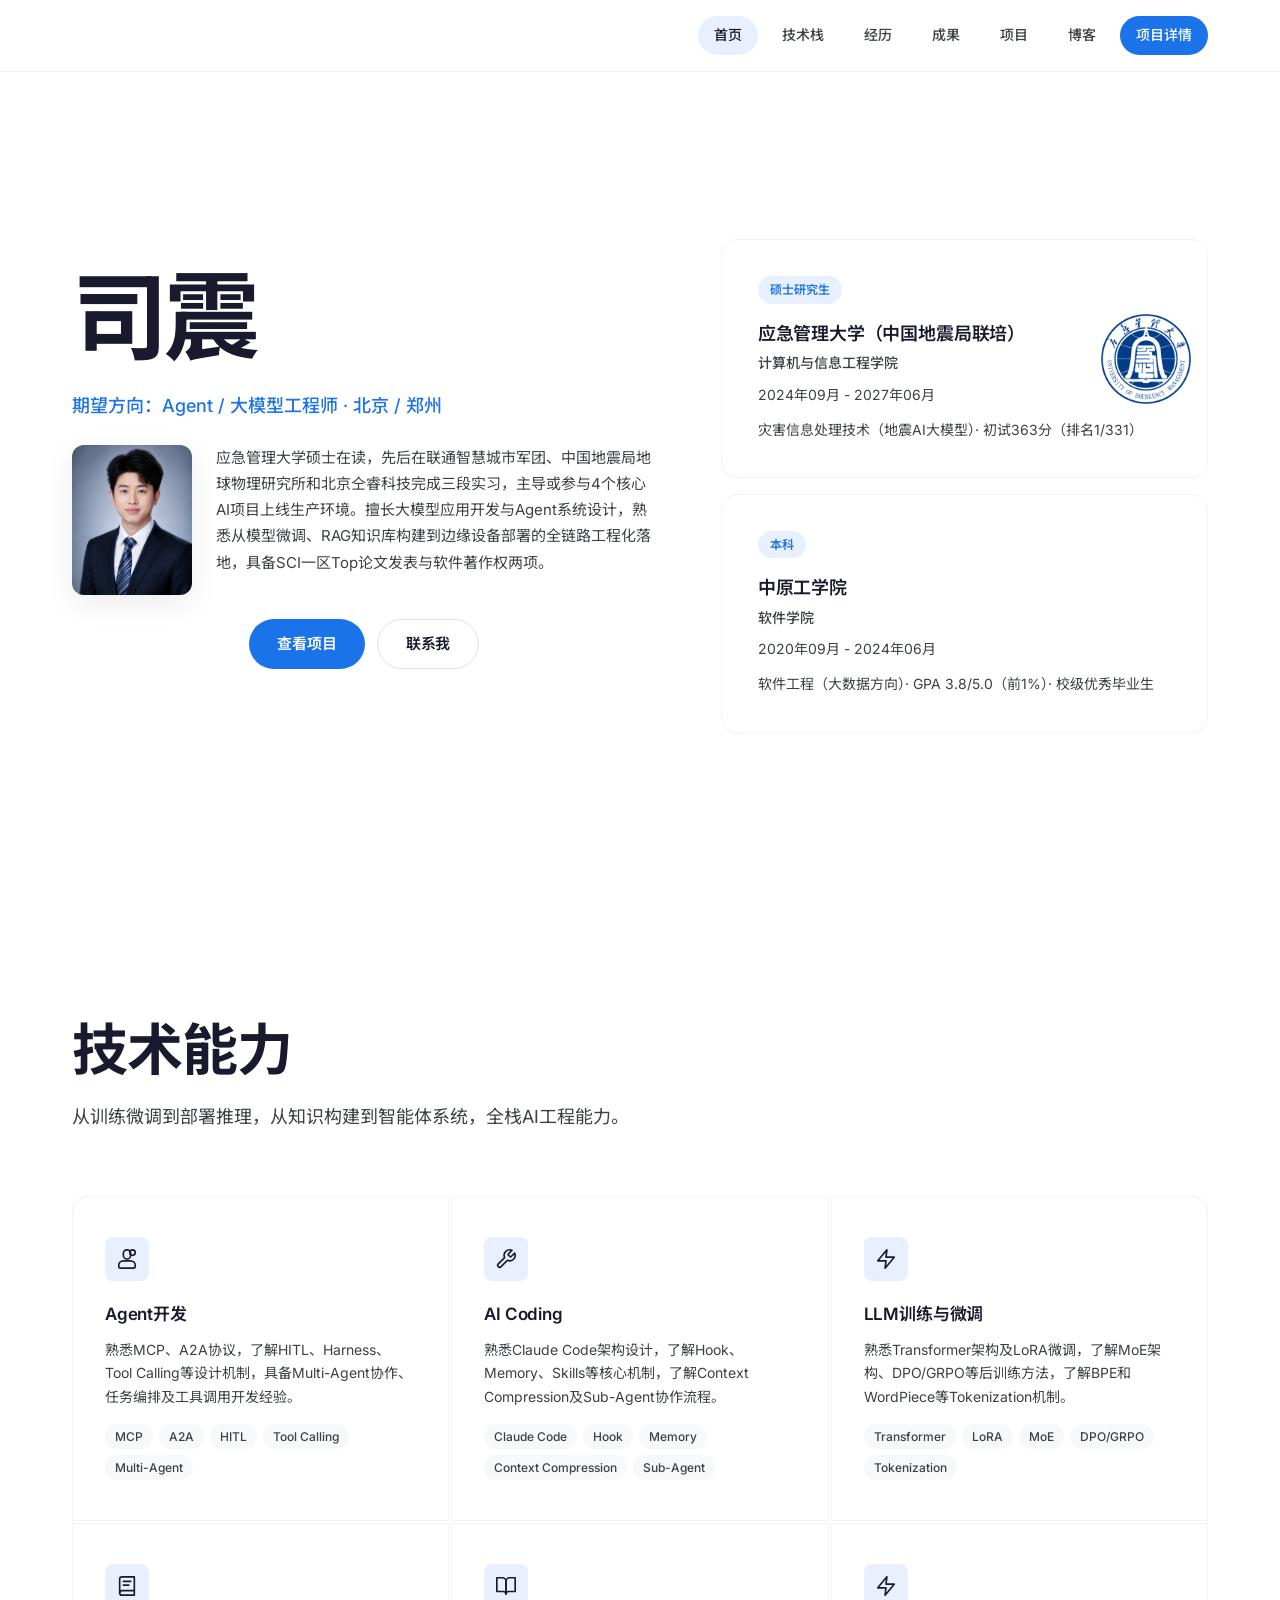
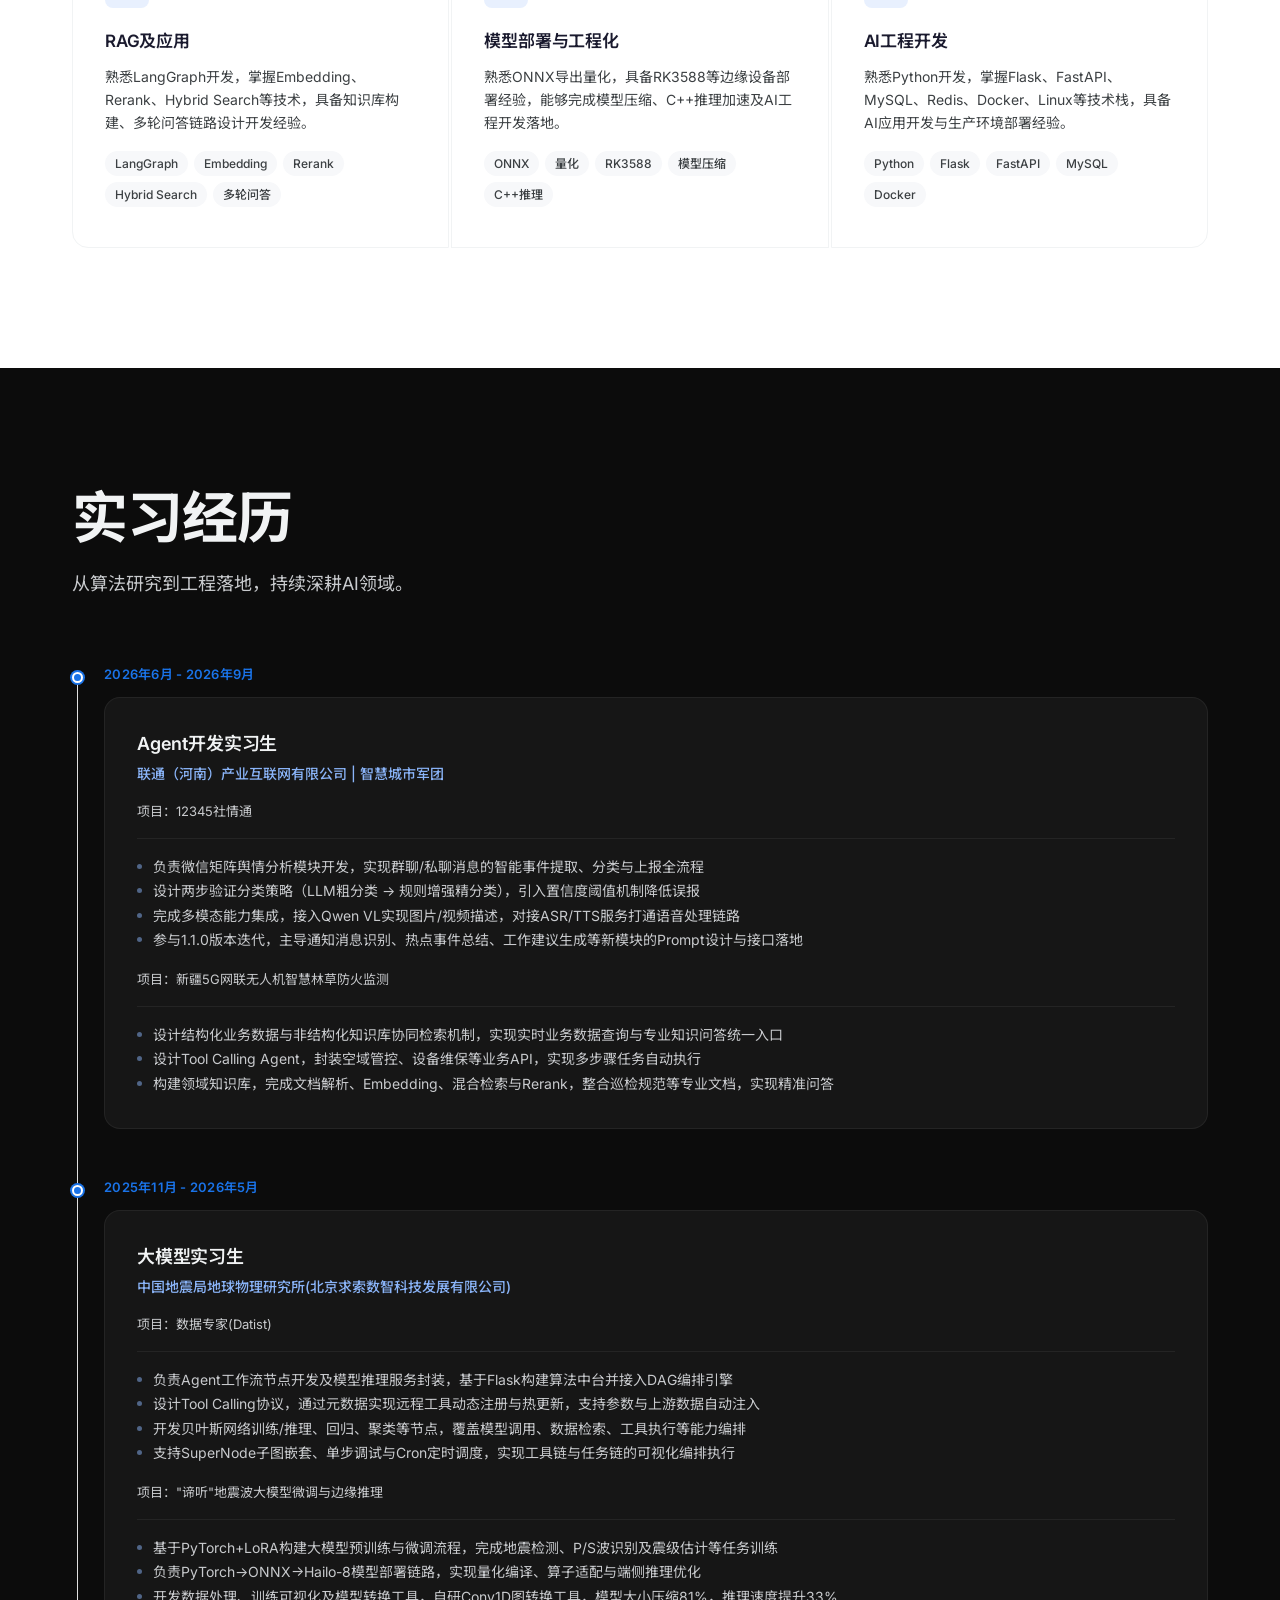
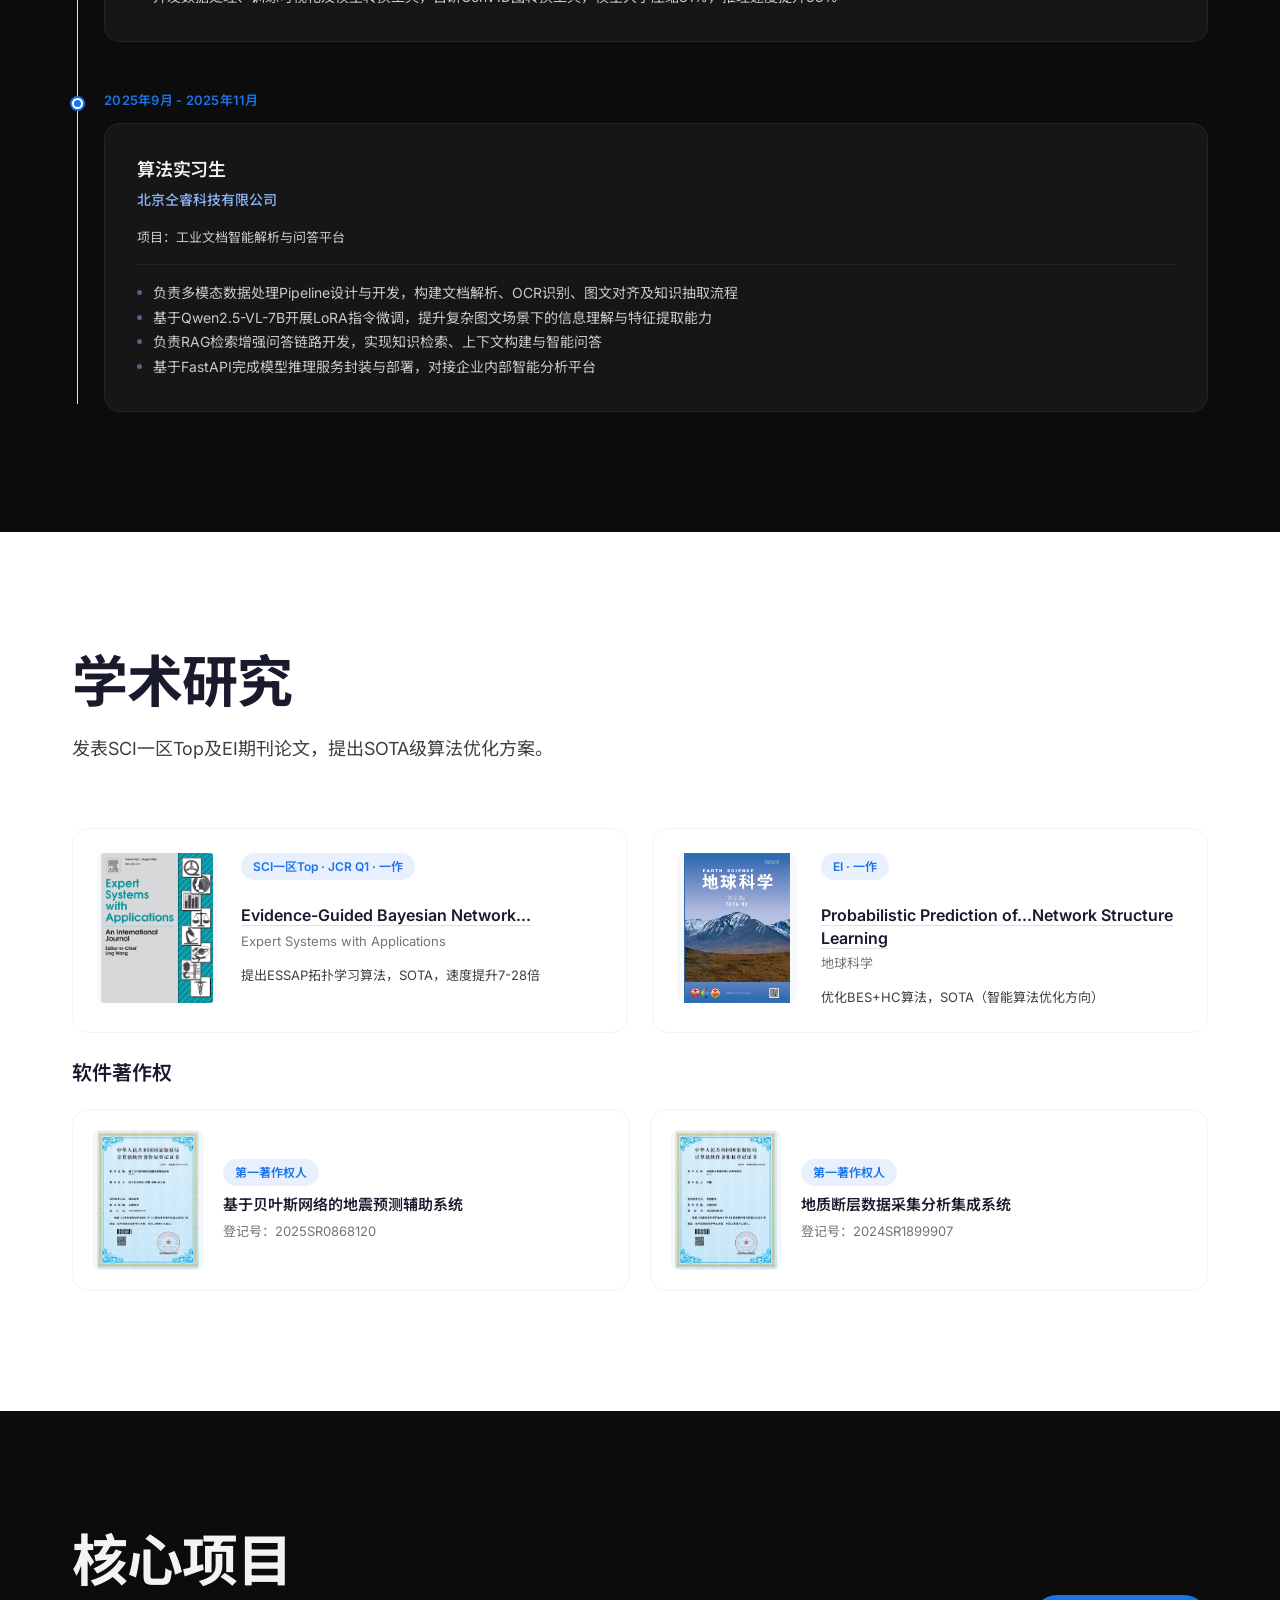
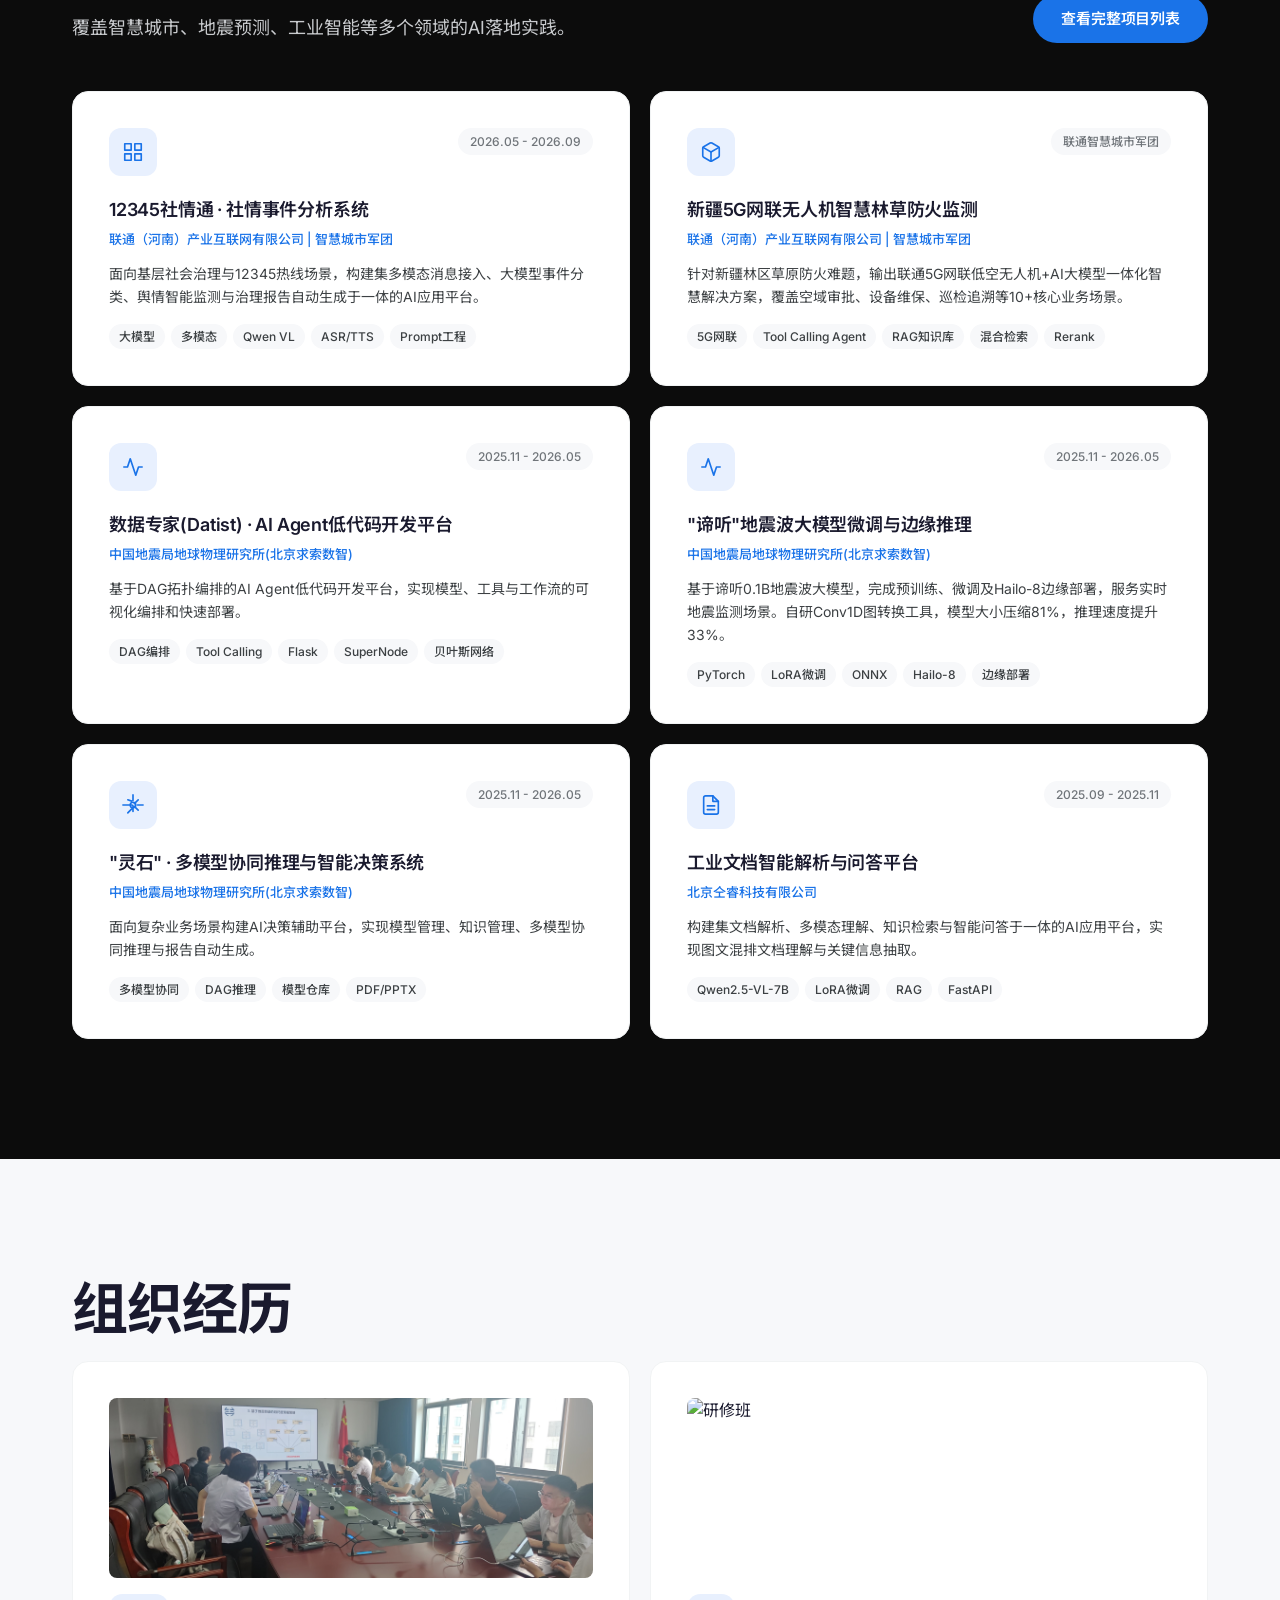
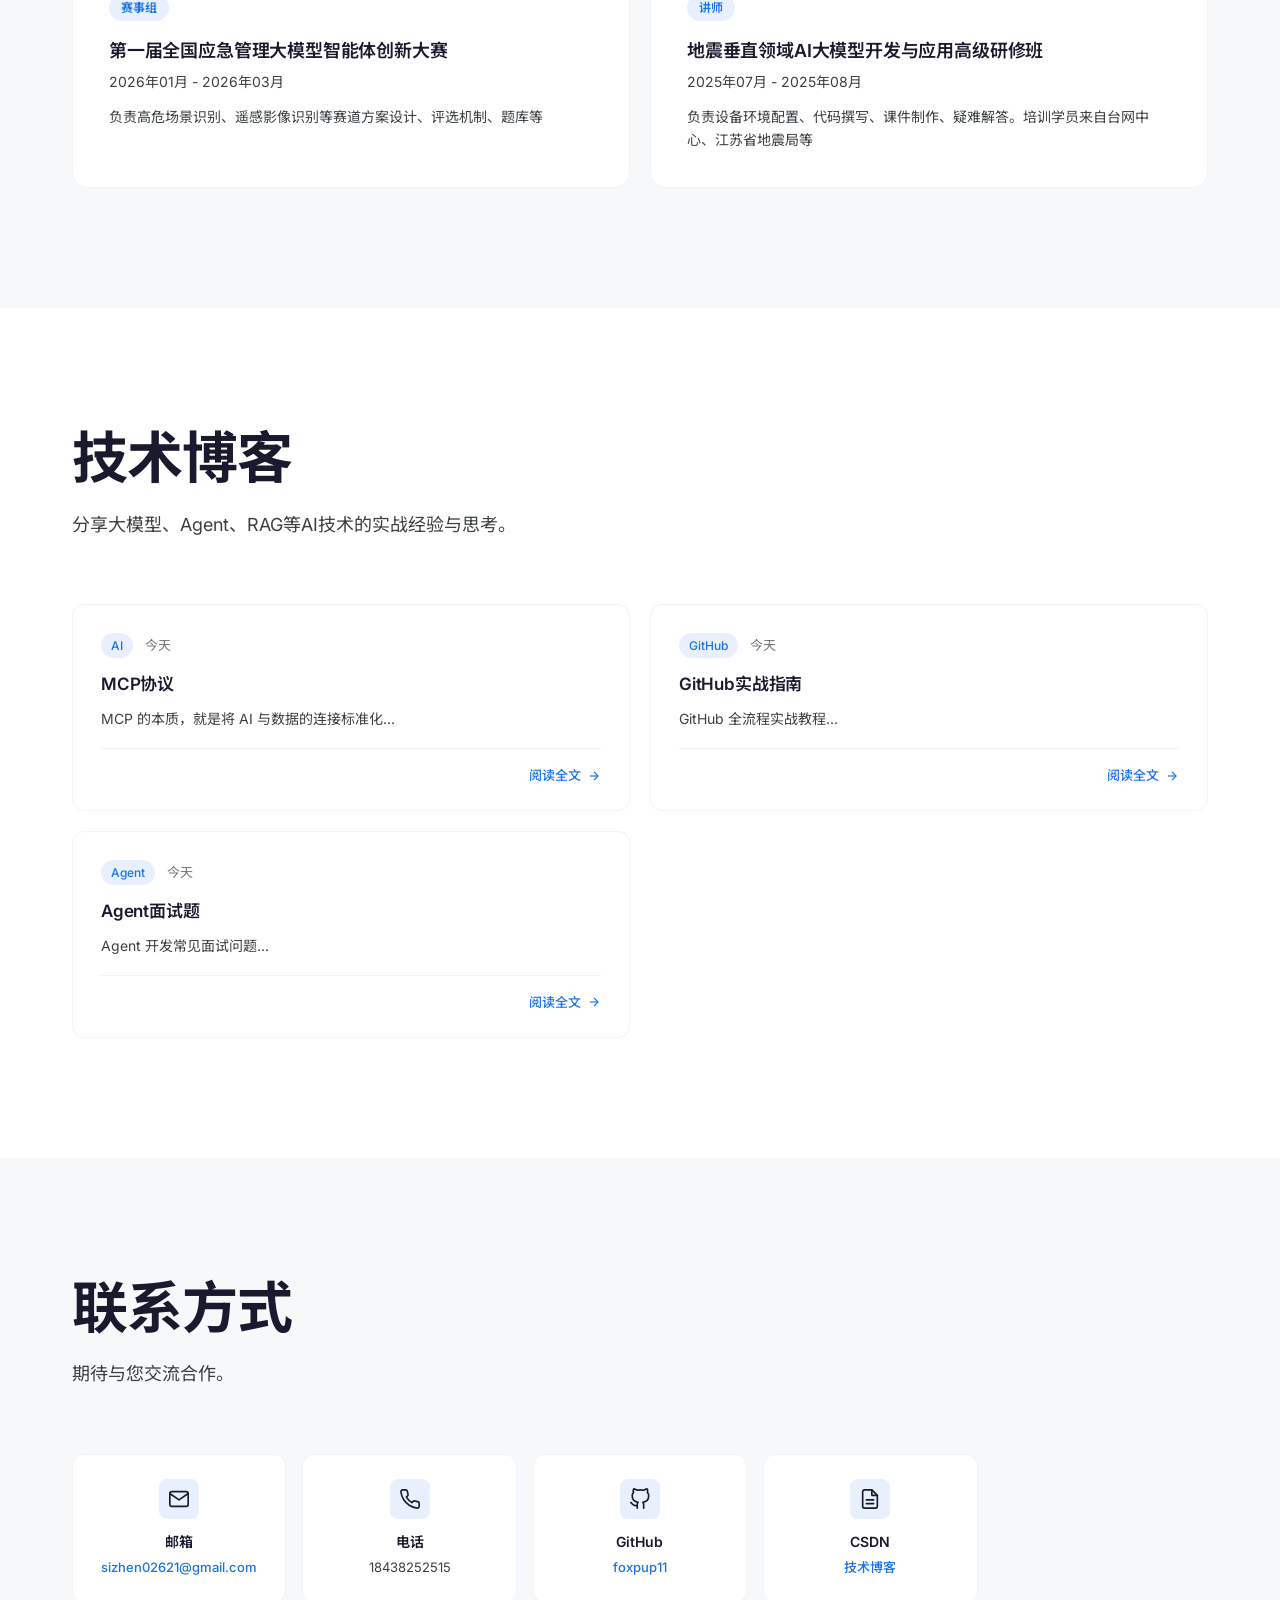
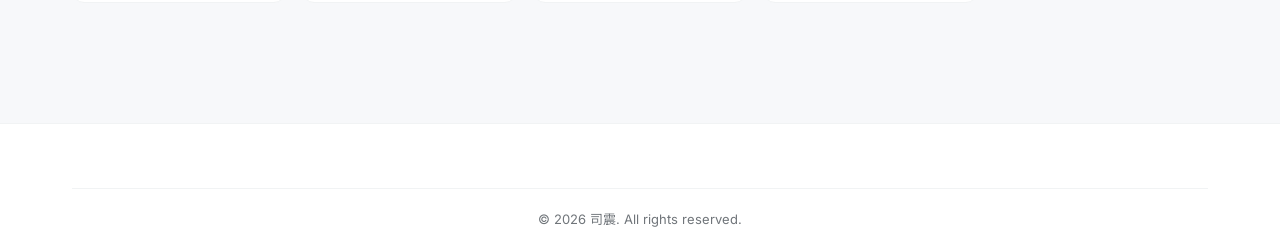
==== commit ebeeda91: "更新证件照及技术博客文章列表" ====
--- a/index.html
+++ b/index.html
@@ -40,7 +40,7 @@
           <h1 class="hero-title">司震</h1>
           <p class="hero-role">期望方向：Agent / 大模型工程师 · 北京 / 郑州</p>
           <div class="hero-photo-row">
-            <img src="image/IDphoto.jpg" alt="司震" class="hero-photo" width="120" height="150" decoding="async">
+            <img src="image/zhengjianzhao.jpg" alt="司震" class="hero-photo" width="120" height="150" decoding="async">
             <div class="hero-bio">
               <p>应急管理大学硕士在读，先后在联通智慧城市军团、中国地震局地球物理研究所和北京仝睿科技完成三段实习，主导或参与4个核心AI项目上线生产环境。擅长大模型应用开发与Agent系统设计，熟悉从模型微调、RAG知识库构建到边缘设备部署的全链路工程化落地，具备SCI一区Top论文发表与软件著作权两项。</p>
             </div>
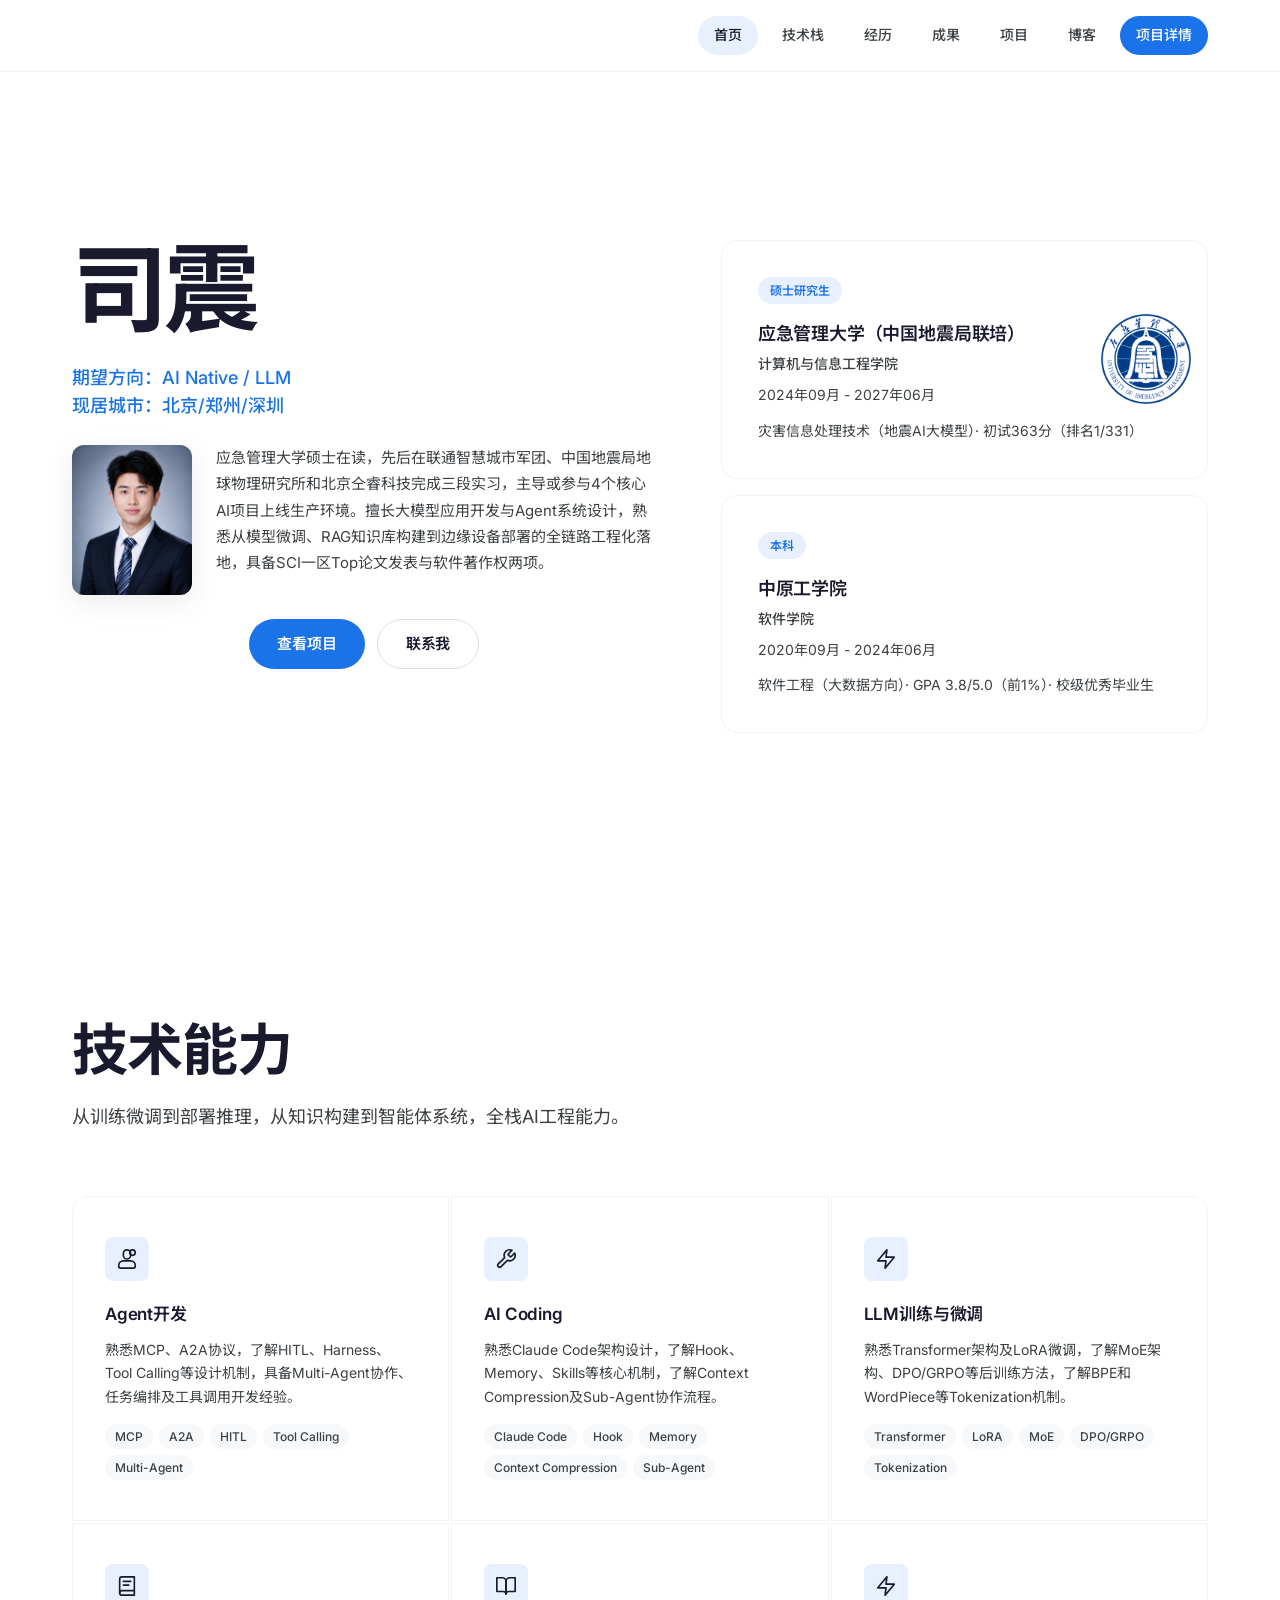
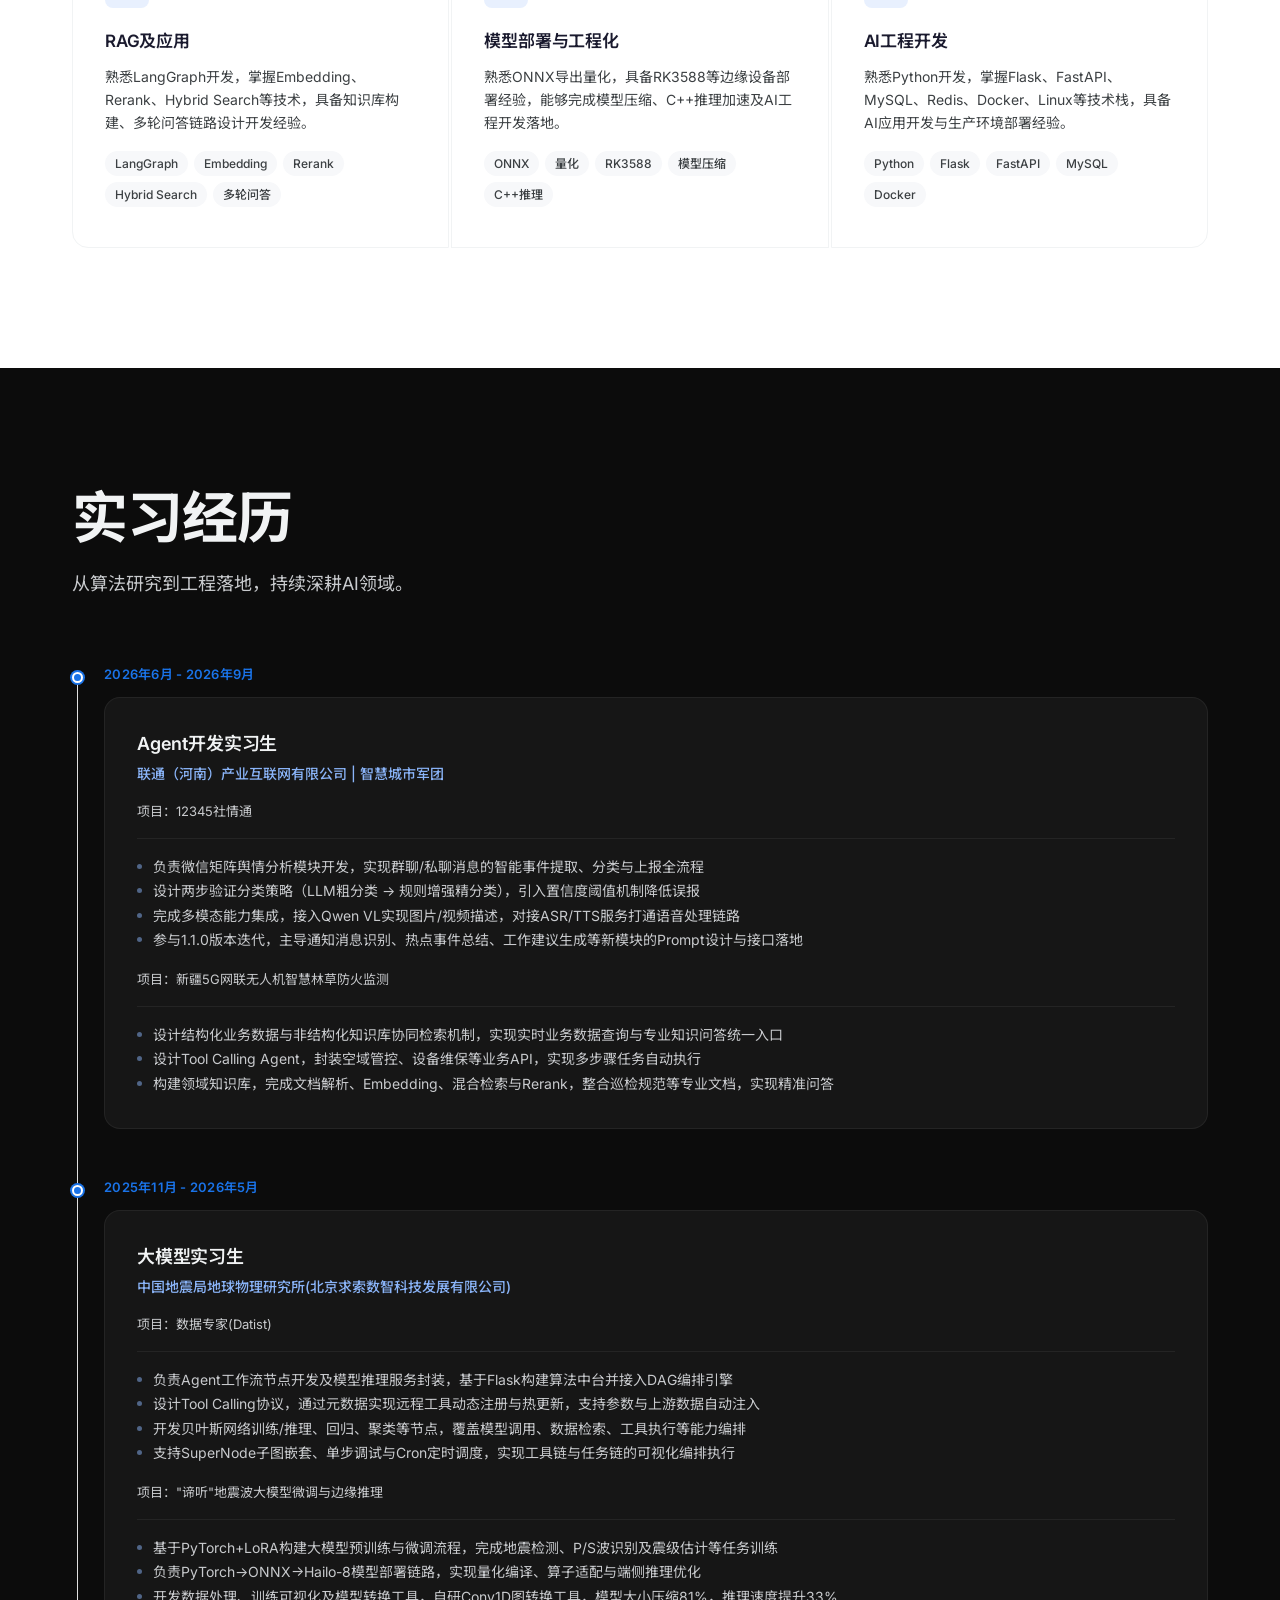
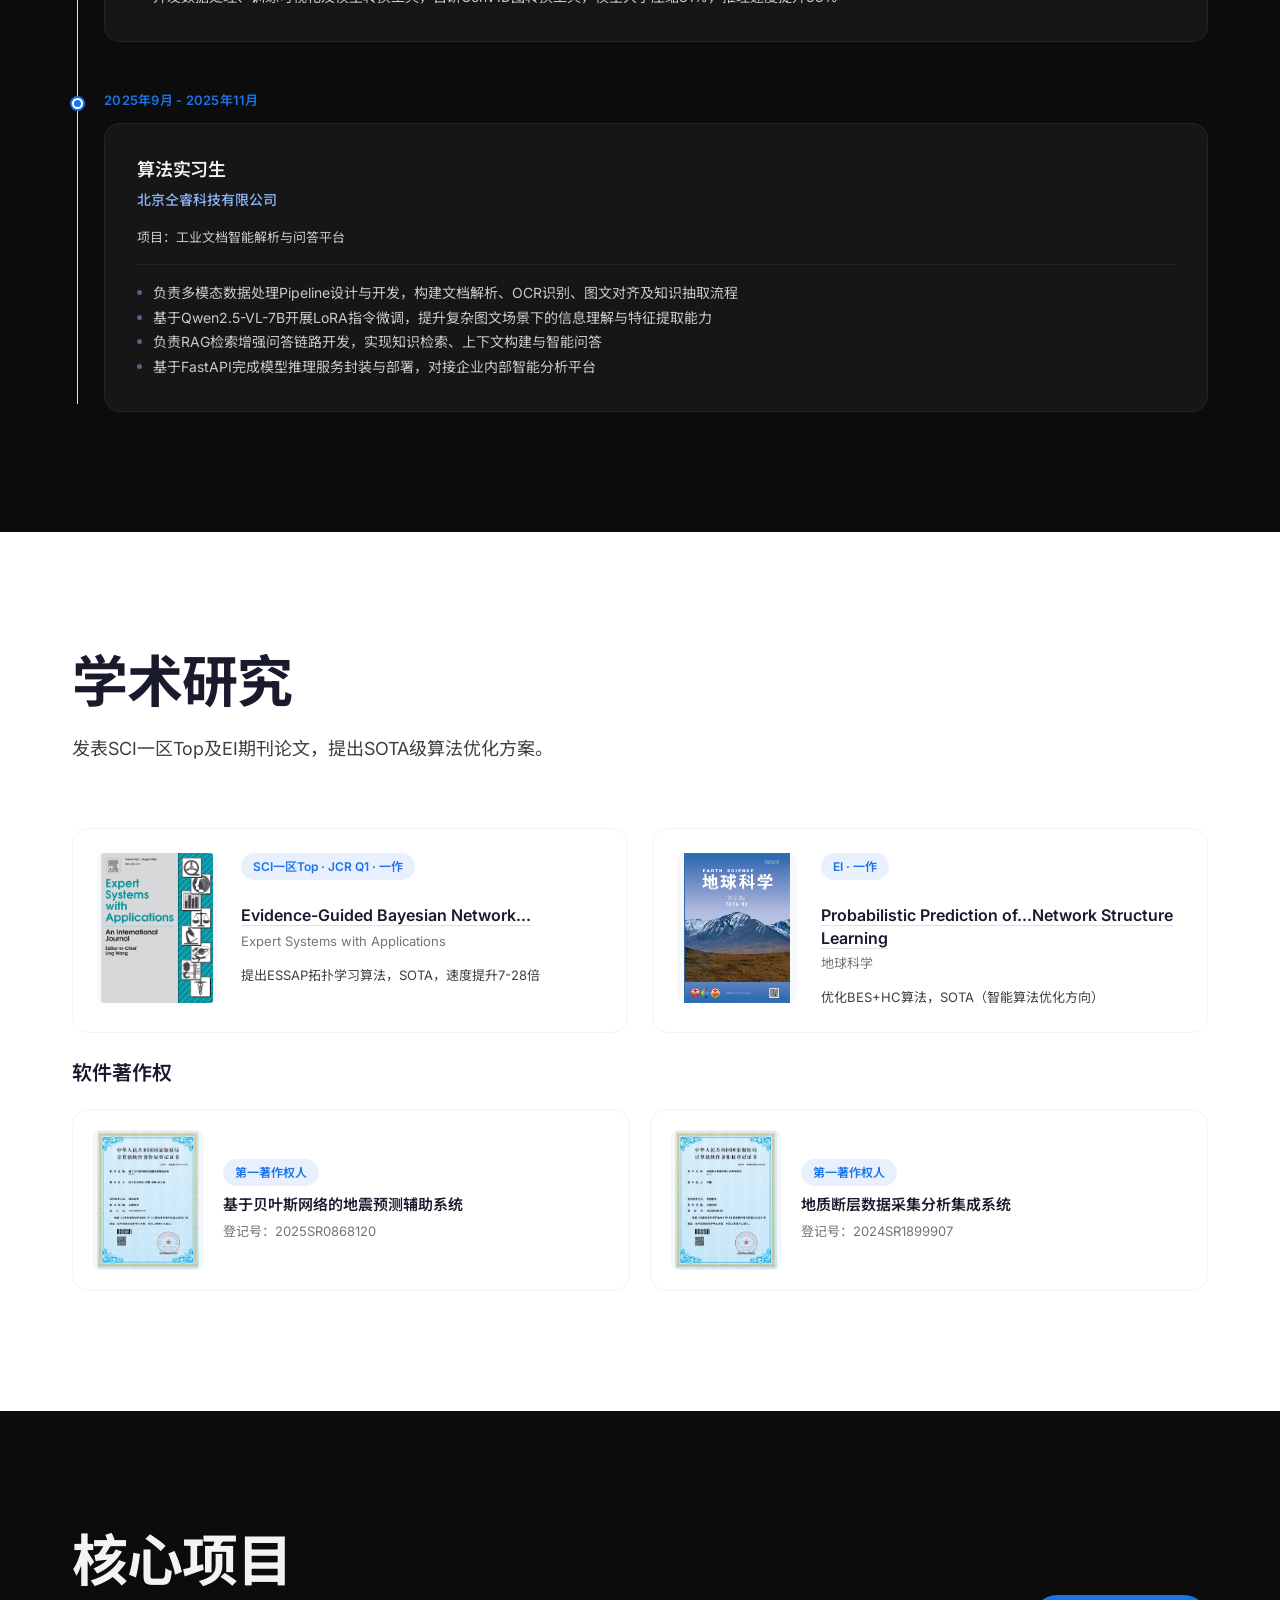
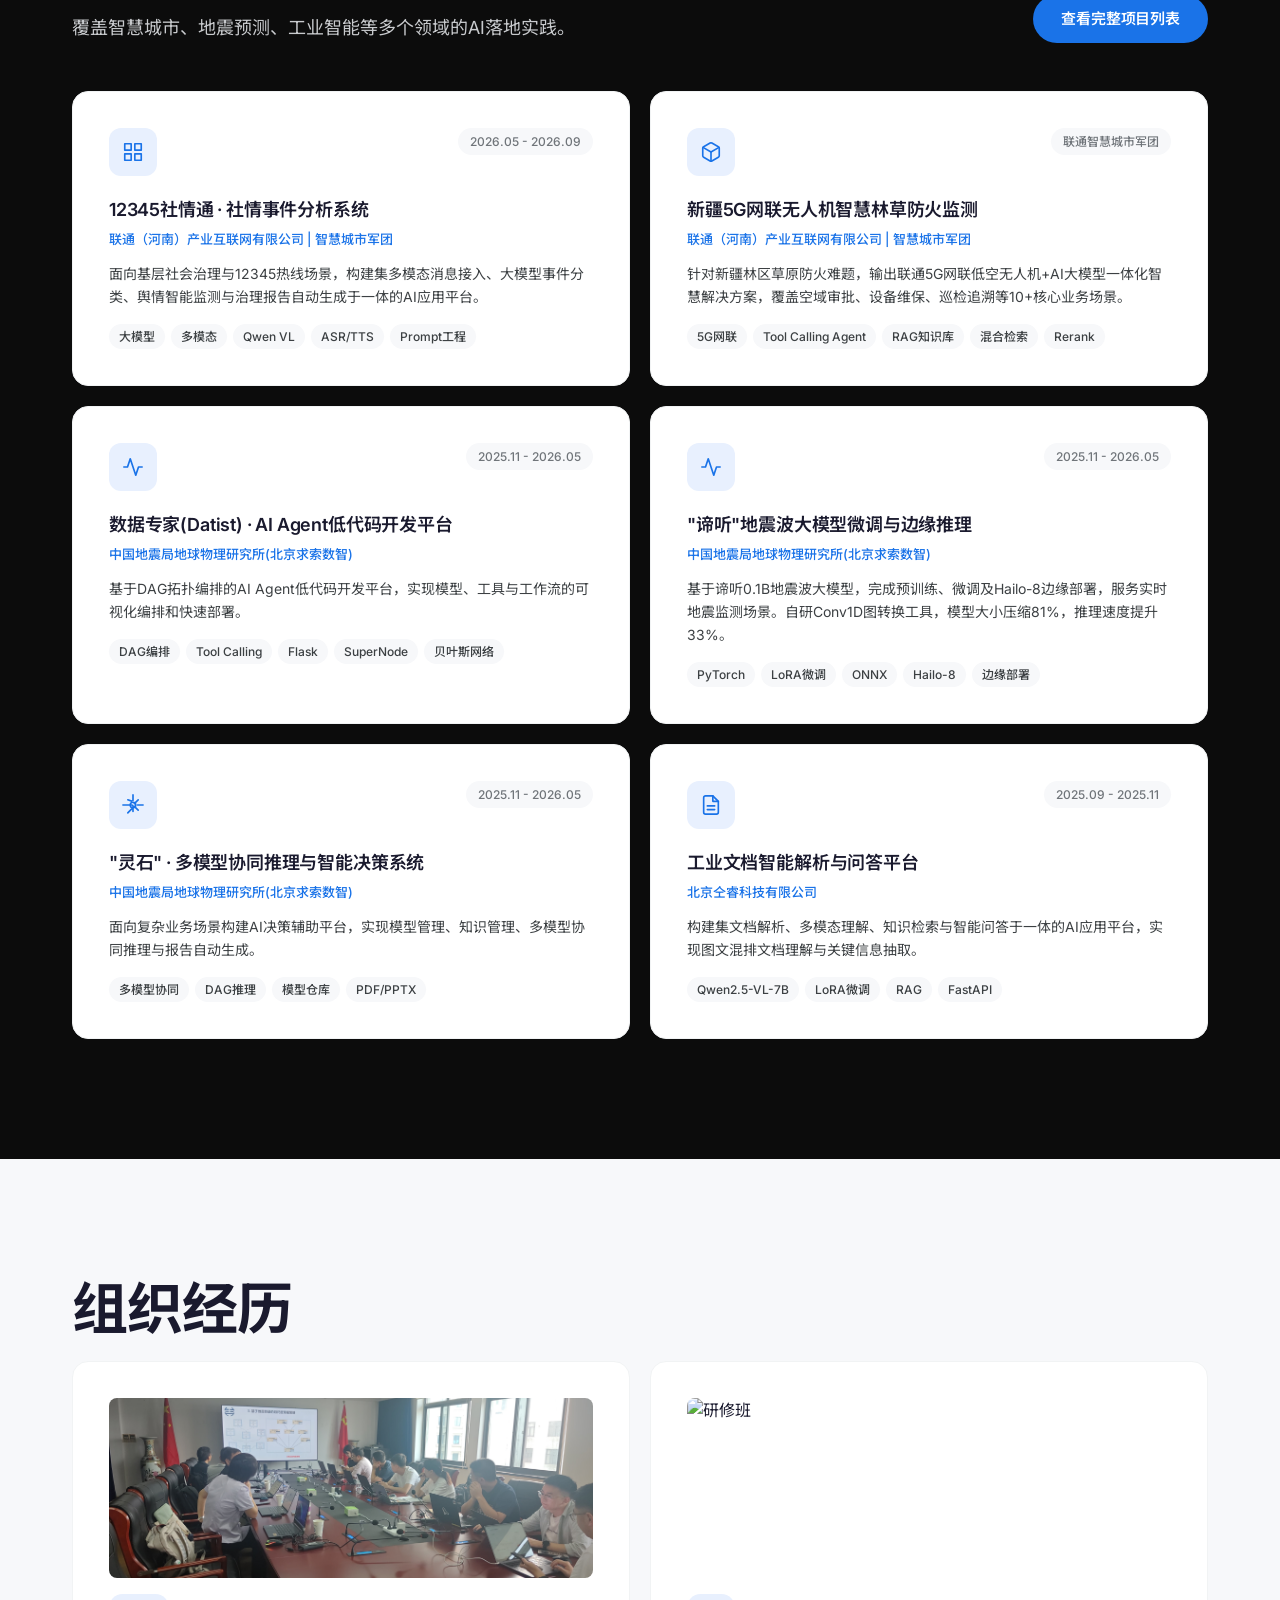
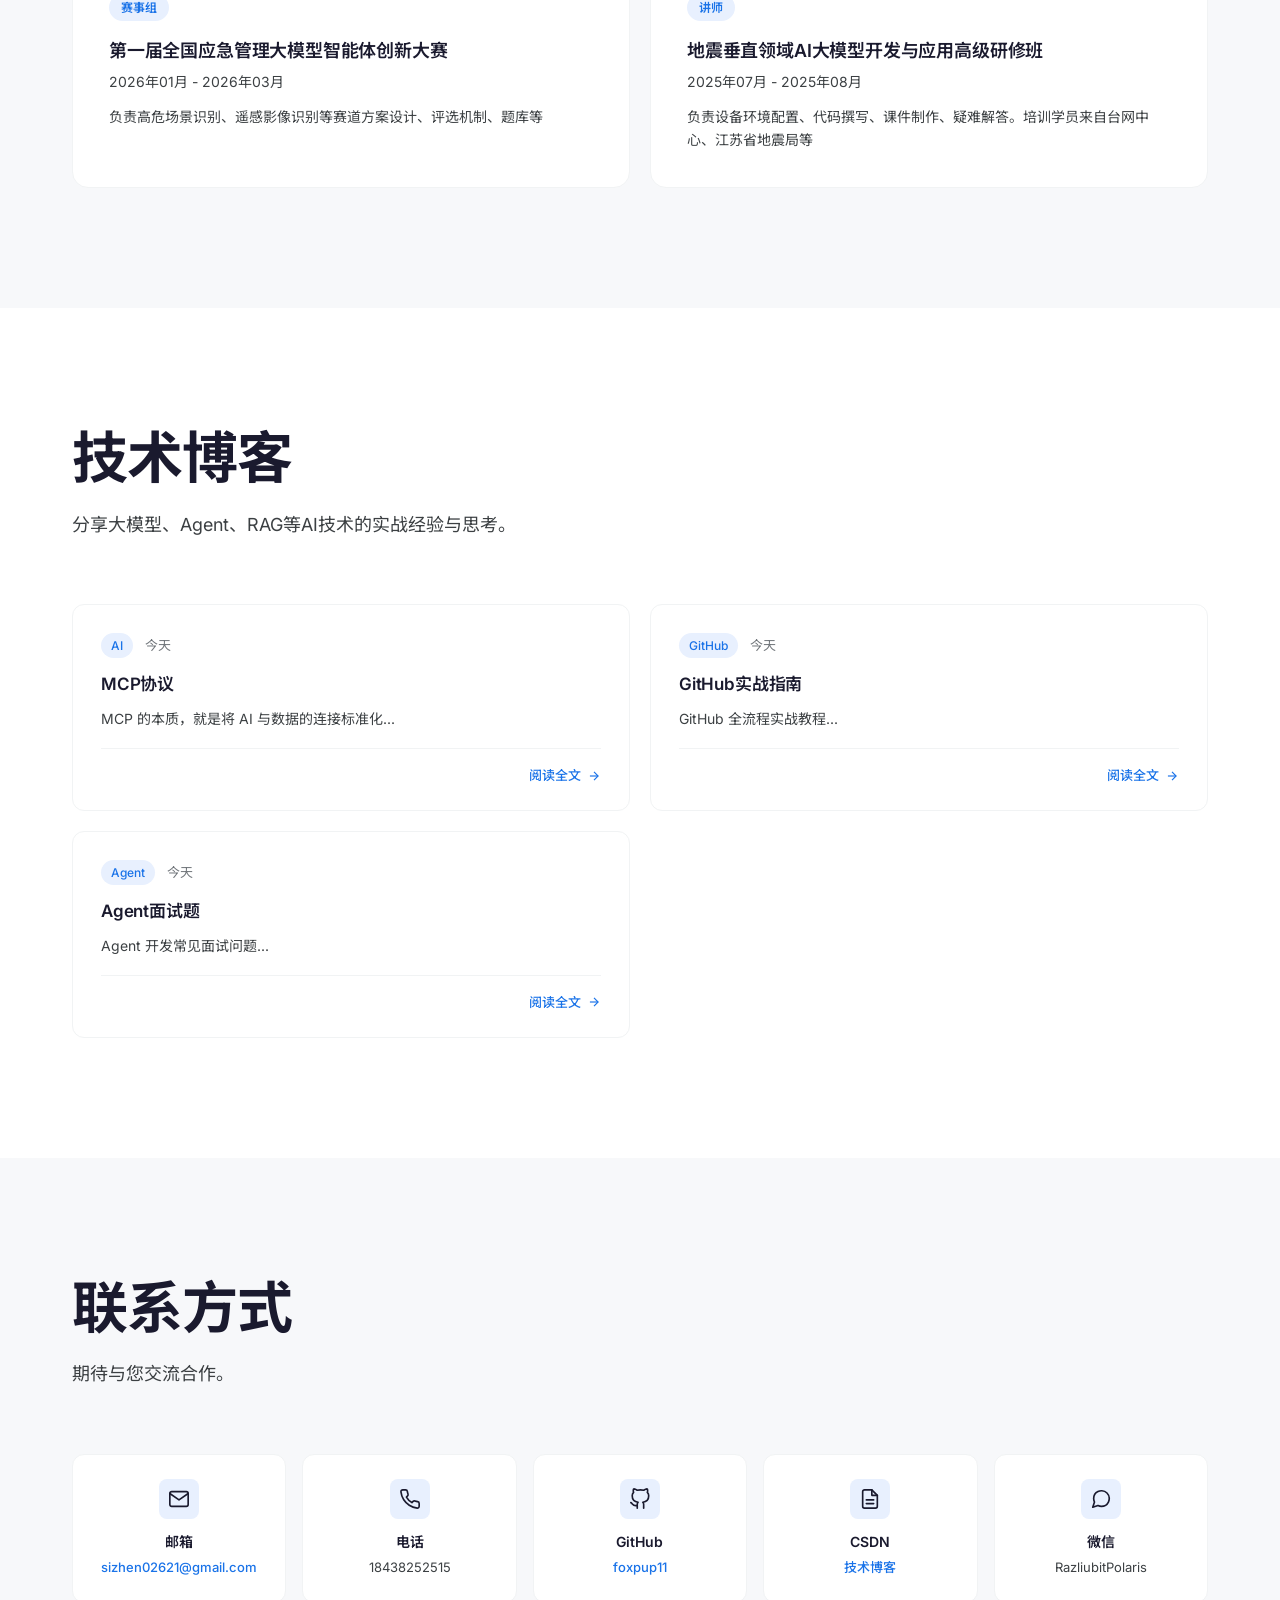
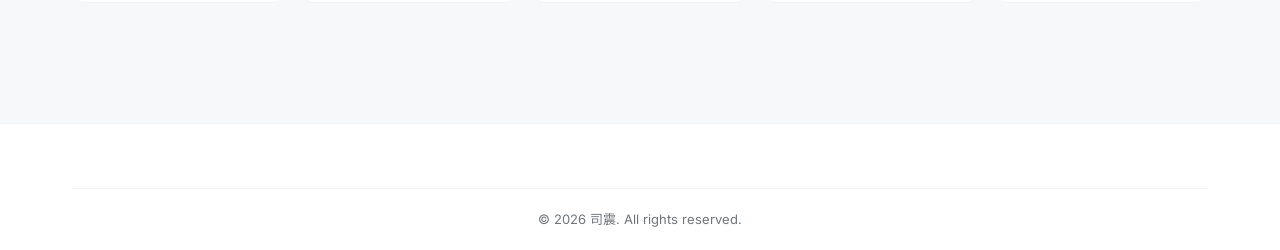
==== commit 61895dbe: "更新期望方向、现居城市及微信联系方式" ====
--- a/index.html
+++ b/index.html
@@ -38,7 +38,7 @@
         <!-- Left: Self-intro + Photo -->
         <div class="hero-left">
           <h1 class="hero-title">司震</h1>
-          <p class="hero-role">期望方向：Agent / 大模型工程师 · 北京 / 郑州</p>
+          <p class="hero-role">期望方向：AI Native / LLM<br>现居城市：北京/郑州/深圳</p>
           <div class="hero-photo-row">
             <img src="image/zhengjianzhao.jpg" alt="司震" class="hero-photo" width="120" height="150" decoding="async">
             <div class="hero-bio">
@@ -374,6 +374,11 @@
           <h4>CSDN</h4>
           <p><a href="https://blog.csdn.net/qq_51605551" target="_blank">技术博客</a></p>
         </div>
+        <div class="contact-card reveal">
+          <div class="icon"><svg class="icon-svg" viewBox="0 0 24 24"><path d="M21 11.5a8.38 8.38 0 0 1-.9 3.8 8.5 8.5 0 0 1-7.6 4.7 8.38 8.38 0 0 1-3.8-.9L3 21l1.9-5.7a8.38 8.38 0 0 1-.9-3.8 8.5 8.5 0 0 1 4.7-7.6 8.38 8.38 0 0 1 3.8-.9h.5a8.48 8.48 0 0 1 8 8v.5z"/></svg></div>
+          <h4>微信</h4>
+          <p>RazliubitPolaris</p>
+        </div>
       </div>
     </div>
   </section>
